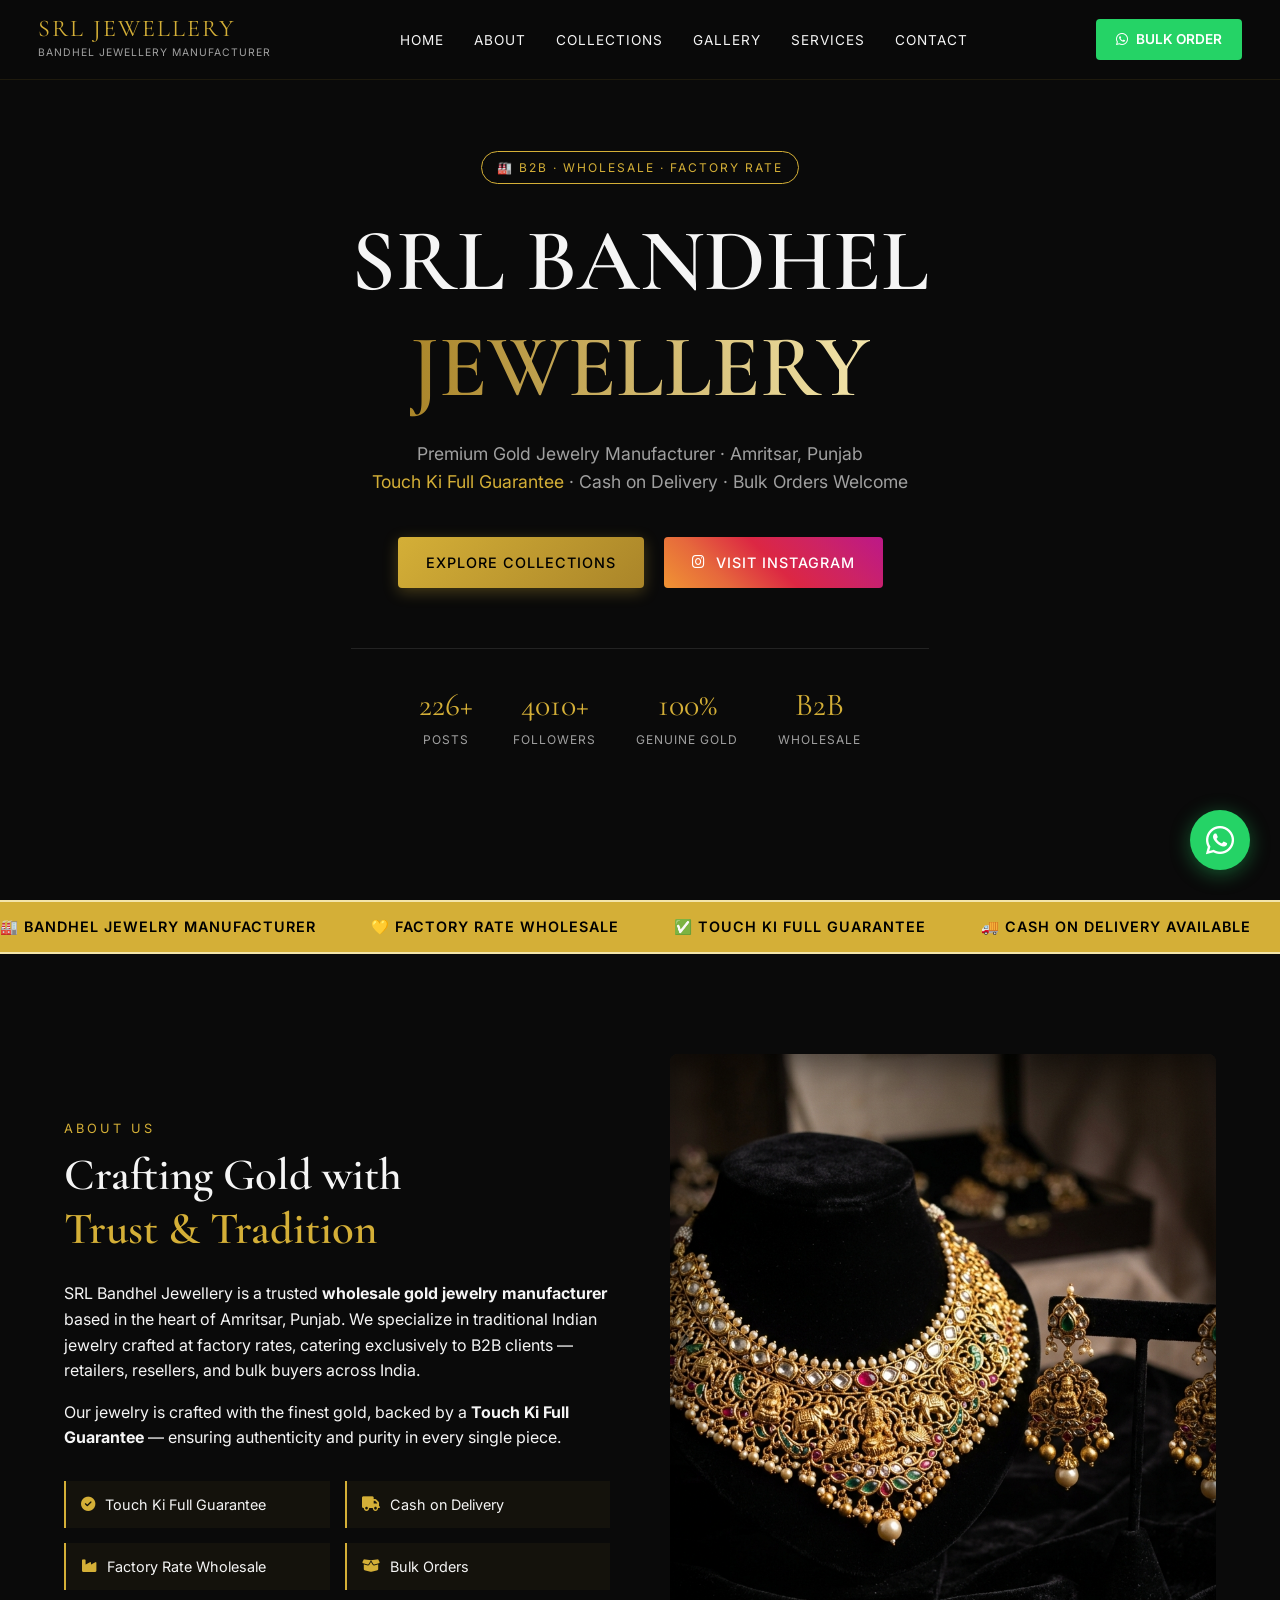
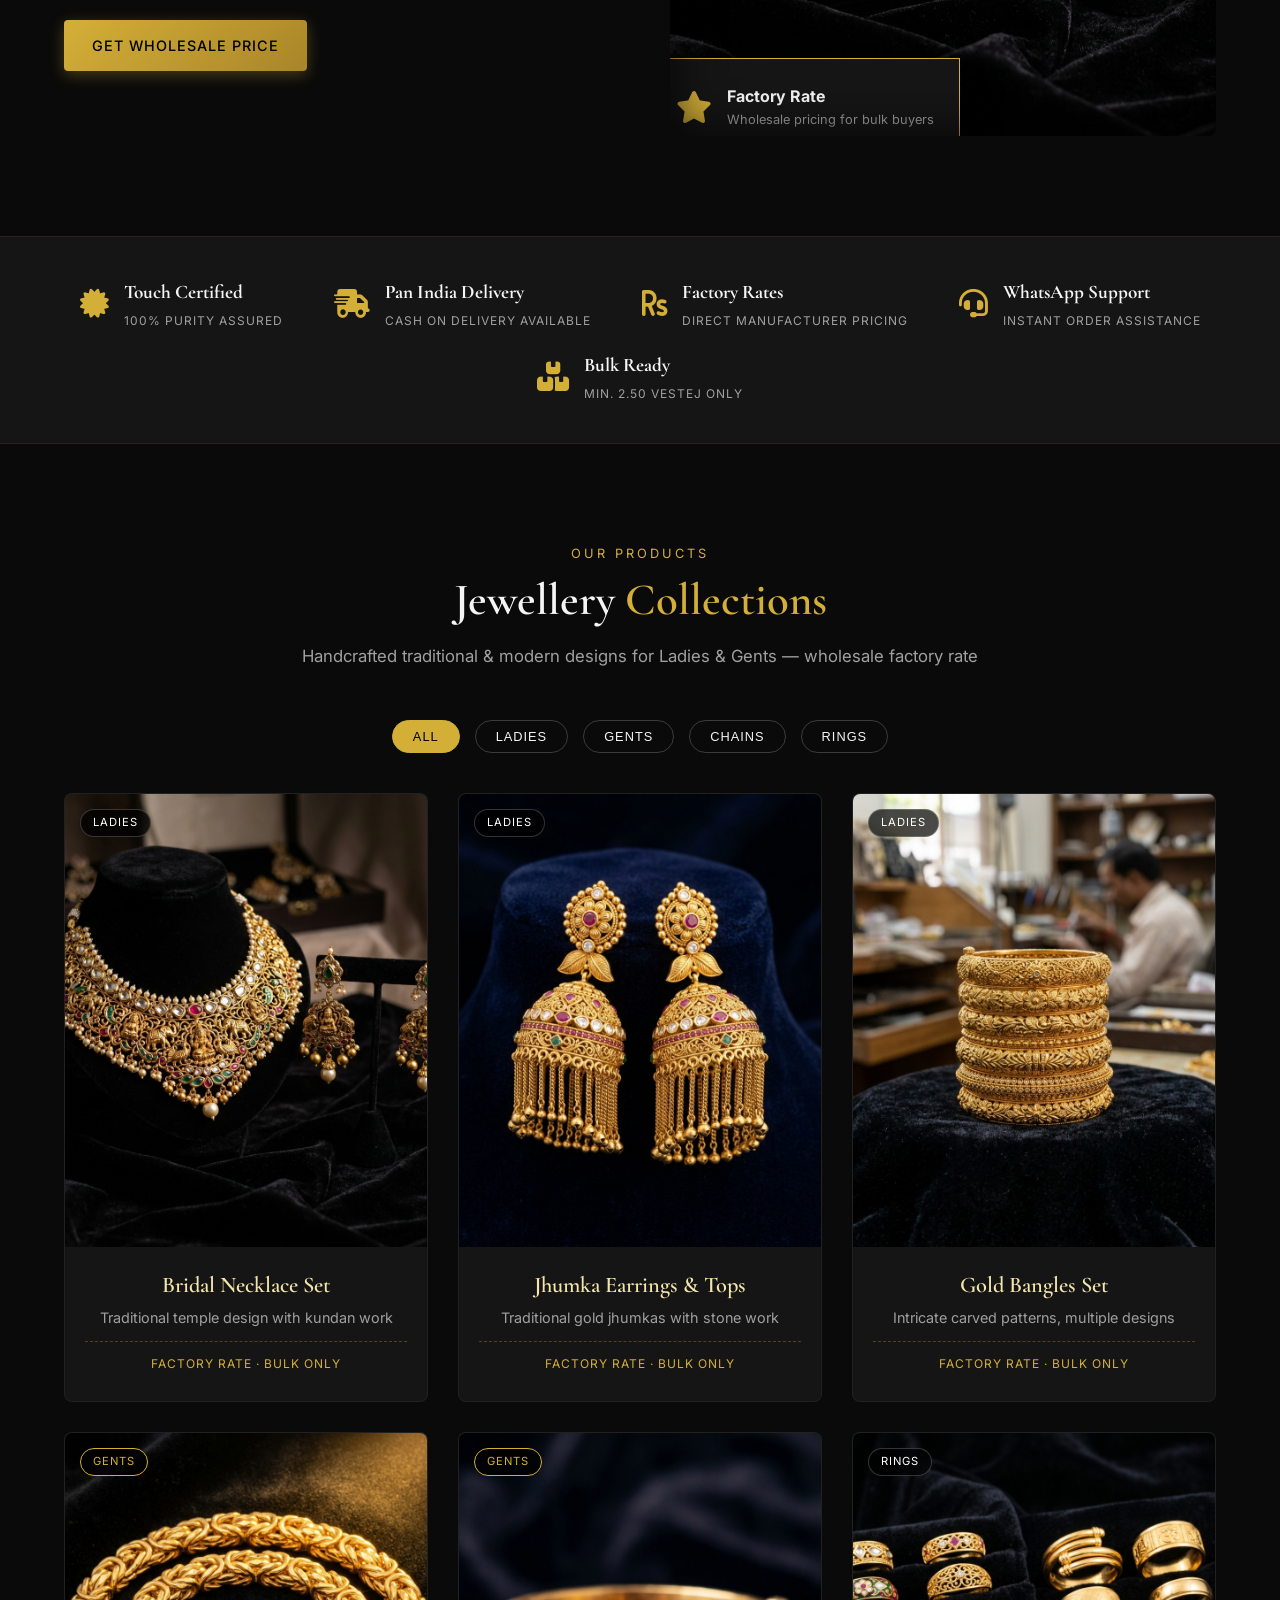
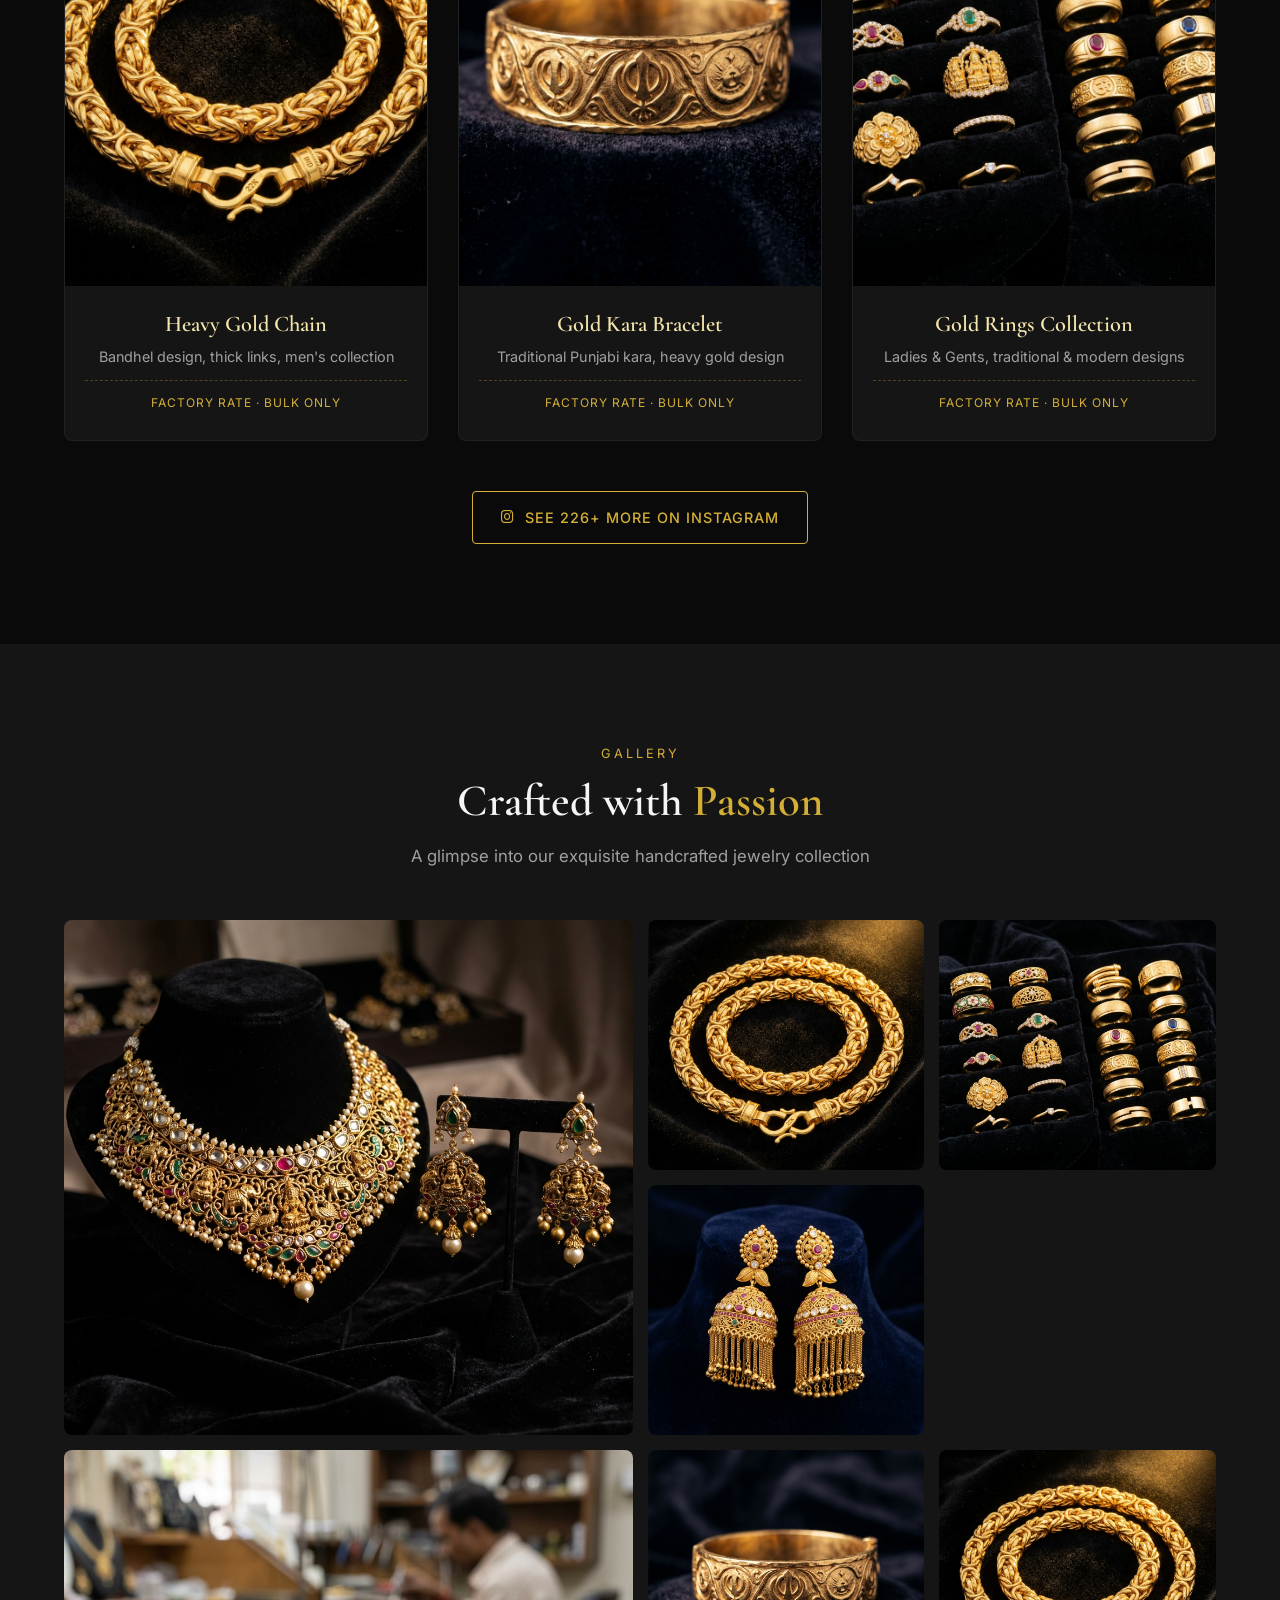
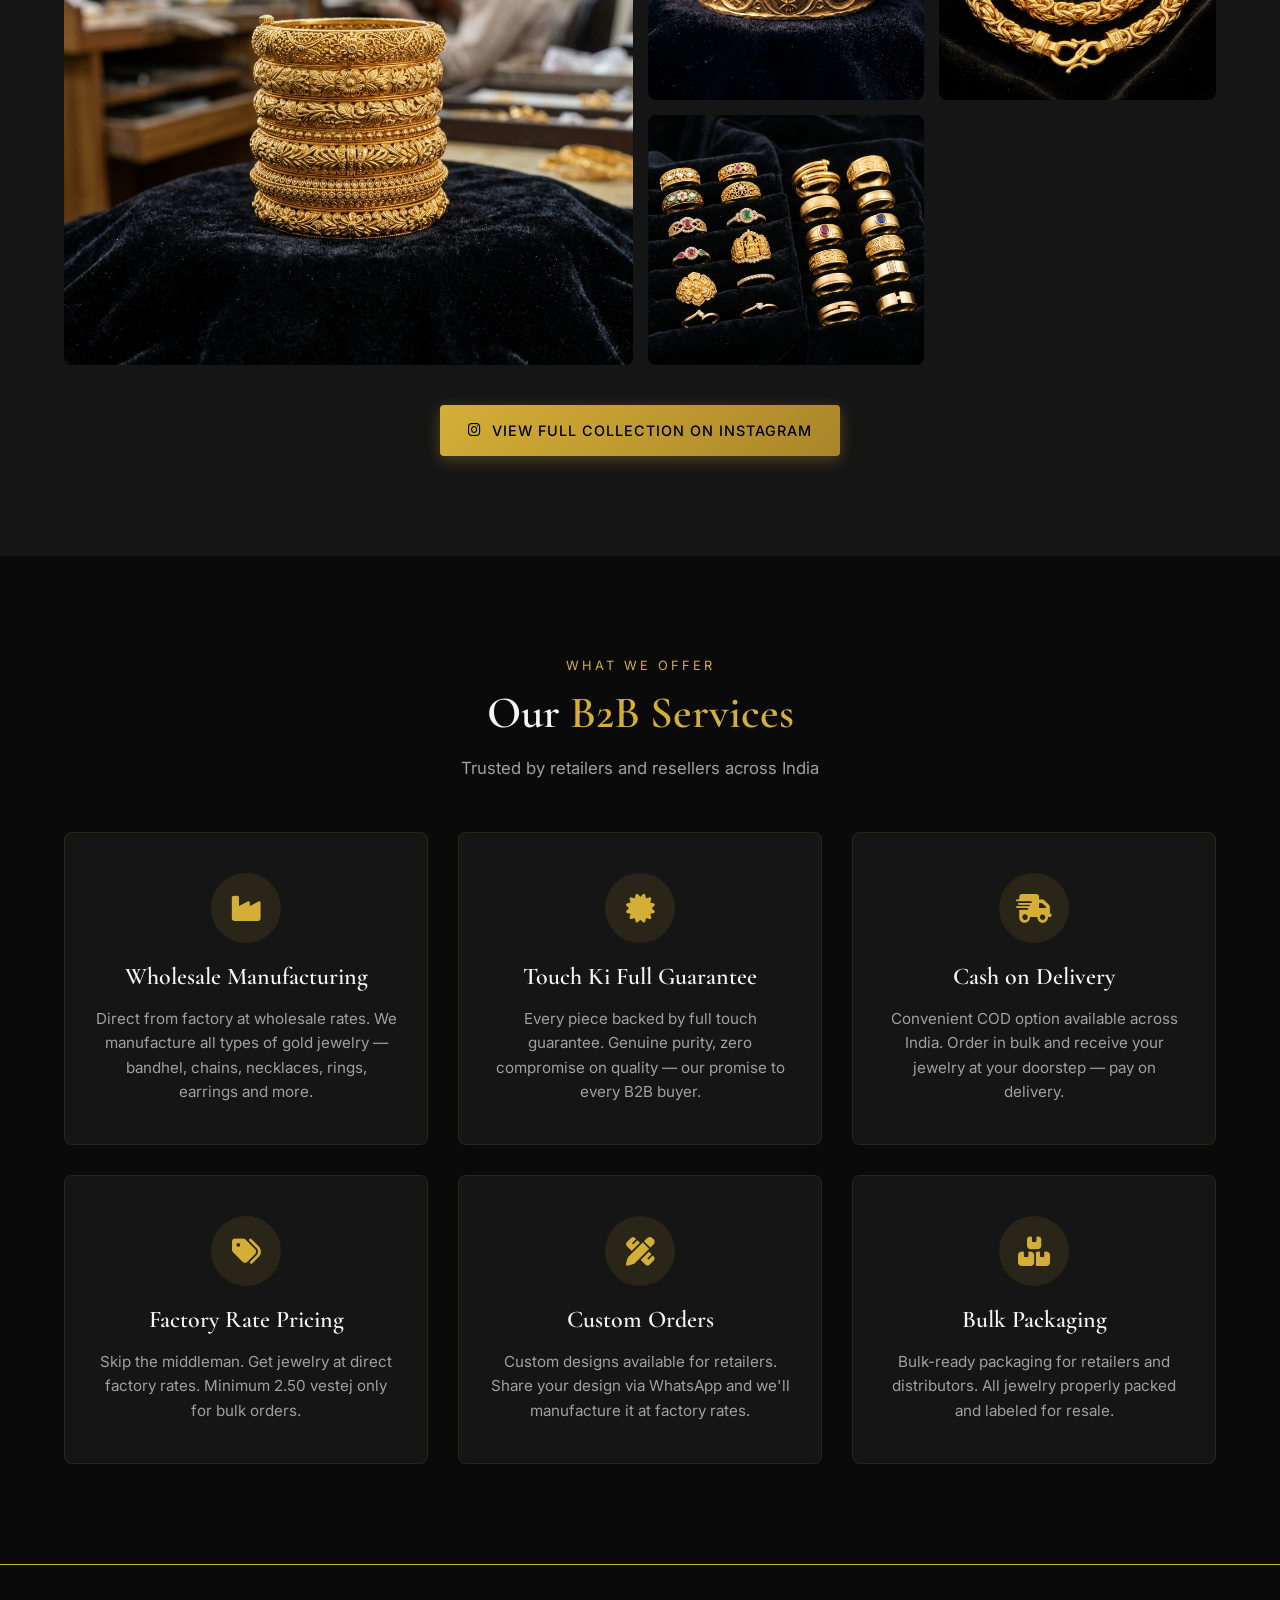
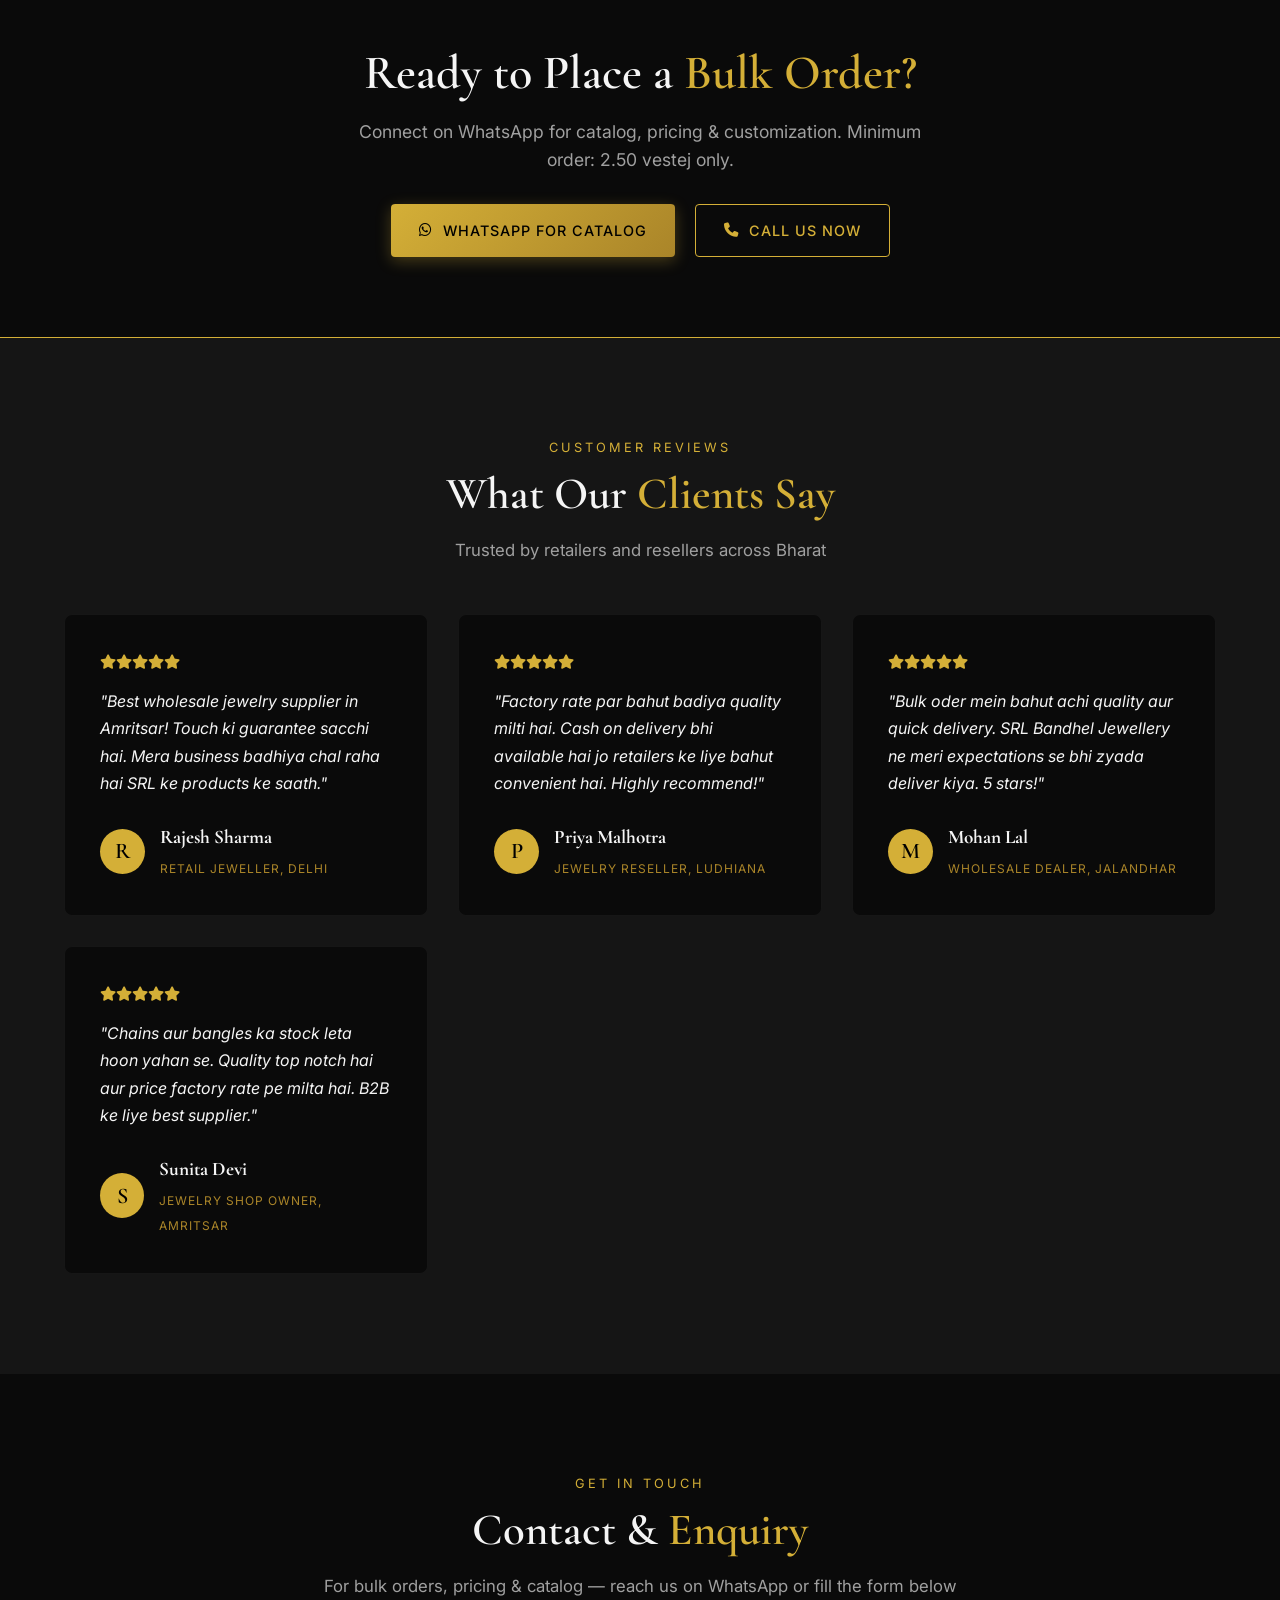
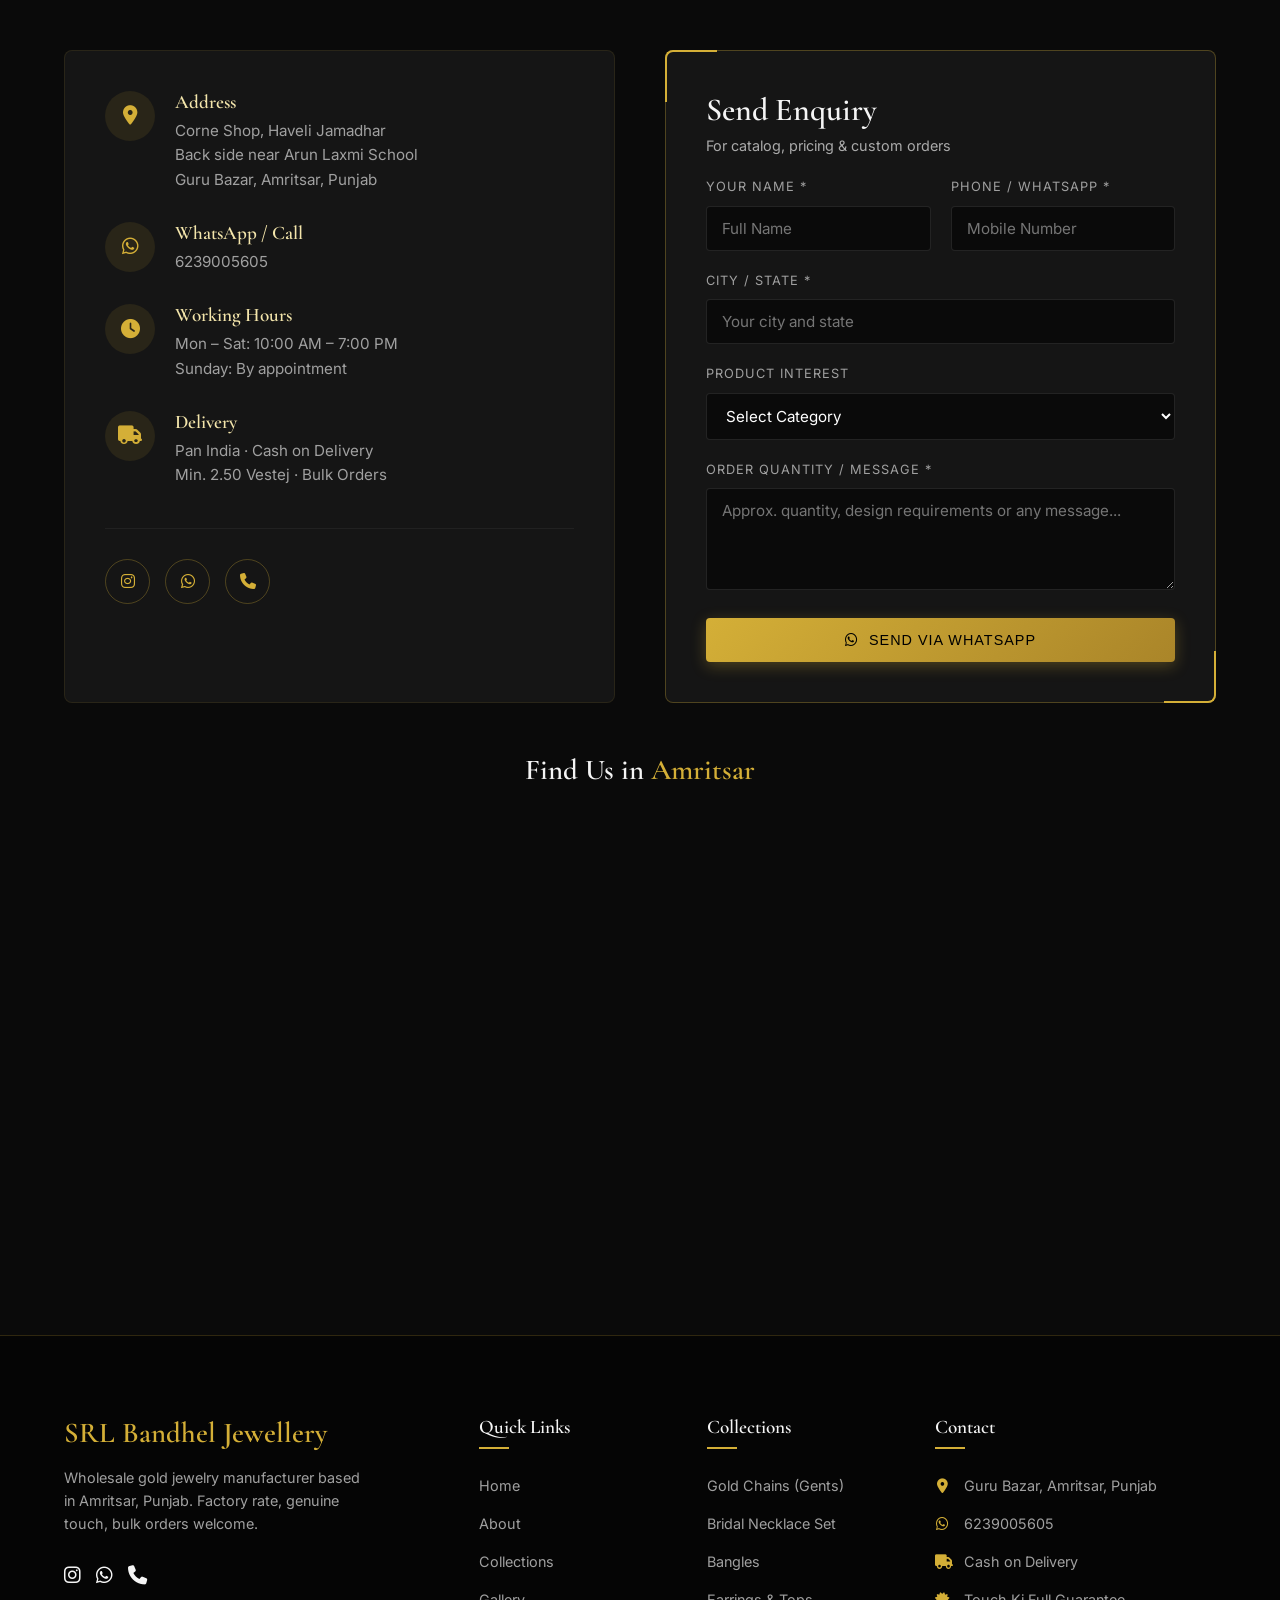
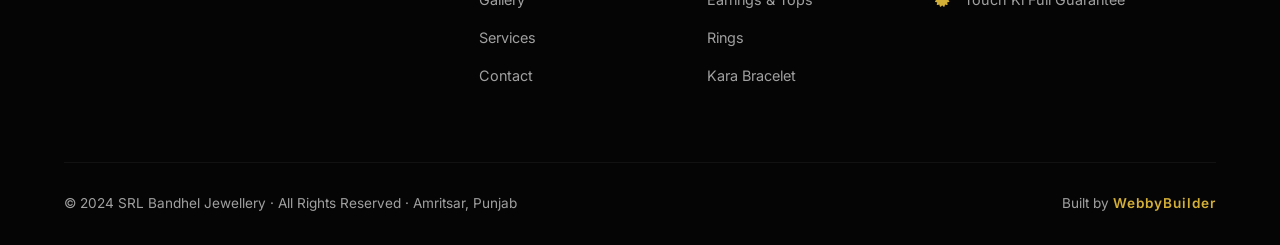
==== index.html @ 01e70515 "Initial commit for SRL Bandhel Jewellery" ====
<!DOCTYPE html>
<html lang="en">
<head>
    <meta charset="UTF-8">
    <meta name="viewport" content="width=device-width, initial-scale=1.0">
    <title>SRL Bandhel Jewellery | Wholesale Gold Jewelry Manufacturer | Amritsar</title>
    <meta name="description" content="SRL Bandhel Jewellery – Wholesale jewelry manufacturer in Amritsar, Punjab. Factory rate gold chains, necklaces, rings, bangles, earrings for ladies & gents. B2B bulk orders. Touch ki full guarantee. Cash on delivery.">
    <meta name="keywords" content="SRL jewellery, bandhel jewellery, wholesale gold jewellery, amritsar jewellery manufacturer, gold chain wholesale, factory rate jewelry, B2B jewelry punjab">
    <link rel="preconnect" href="https://fonts.googleapis.com">
    <link rel="preconnect" href="https://fonts.gstatic.com" crossorigin>
    <link href="https://fonts.googleapis.com/css2?family=Cormorant+Garamond:ital,wght@0,300;0,400;0,600;0,700;1,400&family=Inter:wght@300;400;500;600&display=swap" rel="stylesheet">
    <link rel="stylesheet" href="https://cdnjs.cloudflare.com/ajax/libs/font-awesome/6.5.0/css/all.min.css">
    <link rel="stylesheet" href="style.css">
</head>
<body>

    <!-- Floating WhatsApp -->
    <a href="https://wa.me/916239005605" target="_blank" class="floating-wa" aria-label="WhatsApp">
        <i class="fab fa-whatsapp"></i>
        <span>Order Now</span>
    </a>

    <!-- Navbar -->
    <nav class="navbar" id="navbar">
        <div class="nav-inner">
            <a href="#home" class="brand">
                <img src="assets/logo.png" alt="SRL Jewellery Logo" class="nav-logo" onerror="this.style.display='none'">
                <div class="brand-text">
                    <span class="brand-name">SRL JEWELLERY</span>
                    <span class="brand-sub">Bandhel Jewellery Manufacturer</span>
                </div>
            </a>
            <ul class="nav-links" id="navLinks">
                <li><a href="#home">Home</a></li>
                <li><a href="#about">About</a></li>
                <li><a href="#collections">Collections</a></li>
                <li><a href="#gallery">Gallery</a></li>
                <li><a href="#services">Services</a></li>
                <li><a href="#contact">Contact</a></li>
            </ul>
            <a href="https://wa.me/916239005605" target="_blank" class="nav-cta">
                <i class="fab fa-whatsapp"></i> Bulk Order
            </a>
            <button class="hamburger" id="hamburger" aria-label="Menu">
                <span></span><span></span><span></span>
            </button>
        </div>
        <!-- Mobile Drawer -->
        <div class="mobile-drawer" id="mobileDrawer">
            <a href="#home">Home</a>
            <a href="#about">About</a>
            <a href="#collections">Collections</a>
            <a href="#gallery">Gallery</a>
            <a href="#services">Services</a>
            <a href="#contact">Contact</a>
        </div>
    </nav>

    <!-- ===== HERO ===== -->
    <section class="hero" id="home">
        <video class="hero-video" autoplay muted loop playsinline>
            <source src="assets/hero-video.mp4" type="video/mp4">
        </video>
        <div class="hero-overlay"></div>
        <div class="hero-content">
            <div class="hero-badge fade-up">🏭 B2B · Wholesale · Factory Rate</div>
            <h1 class="hero-title fade-up">SRL Bandhel<br><span class="gold-shine">Jewellery</span></h1>
            <p class="hero-desc fade-up">Premium Gold Jewelry Manufacturer · Amritsar, Punjab<br>
            <strong>Touch Ki Full Guarantee</strong> · Cash on Delivery · Bulk Orders Welcome</p>
            <div class="hero-btns fade-up">
                <a href="#collections" class="btn-gold">Explore Collections</a>
                <a href="https://www.instagram.com/srl_bandhel_jewellery" target="_blank" class="btn-insta">
                    <i class="fab fa-instagram"></i> Visit Instagram
                </a>
            </div>
            <div class="hero-stats fade-up">
                <div class="stat"><span class="stat-num">226+</span><span class="stat-label">Posts</span></div>
                <div class="stat"><span class="stat-num">4010+</span><span class="stat-label">Followers</span></div>
                <div class="stat"><span class="stat-num">100%</span><span class="stat-label">Genuine Gold</span></div>
                <div class="stat"><span class="stat-num">B2B</span><span class="stat-label">Wholesale</span></div>
            </div>
        </div>
    </section>

    <!-- ===== TICKER ===== -->
    <div class="ticker-wrap">
        <div class="ticker">
            <span>🏭 Bandhel Jewelry Manufacturer</span>
            <span>💛 Factory Rate Wholesale</span>
            <span>✅ Touch Ki Full Guarantee</span>
            <span>🚚 Cash on Delivery Available</span>
            <span>📦 Bulk Orders Welcome</span>
            <span>💍 Gents & Ladies Collections</span>
            <span>📍 Guru Bazar, Amritsar, Punjab</span>
            <span>📲 WhatsApp: 6239005605</span>
            <span>🏭 Bandhel Jewelry Manufacturer</span>
            <span>💛 Factory Rate Wholesale</span>
            <span>✅ Touch Ki Full Guarantee</span>
            <span>🚚 Cash on Delivery Available</span>
            <span>📦 Bulk Orders Welcome</span>
            <span>💍 Gents & Ladies Collections</span>
        </div>
    </div>

    <!-- ===== ABOUT / B2B ===== -->
    <section class="about" id="about">
        <div class="container">
            <div class="about-grid">
                <div class="about-left fade-left">
                    <div class="section-tag">About Us</div>
                    <h2 class="section-title">Crafting Gold with<br><span class="gold-text">Trust & Tradition</span></h2>
                    <p>SRL Bandhel Jewellery is a trusted <strong>wholesale gold jewelry manufacturer</strong> based in the heart of Amritsar, Punjab. We specialize in traditional Indian jewelry crafted at factory rates, catering exclusively to B2B clients — retailers, resellers, and bulk buyers across India.</p>
                    <p style="margin-top:16px">Our jewelry is crafted with the finest gold, backed by a <strong>Touch Ki Full Guarantee</strong> — ensuring authenticity and purity in every single piece.</p>
                    <div class="about-badges">
                        <div class="badge"><i class="fas fa-check-circle"></i> Touch Ki Full Guarantee</div>
                        <div class="badge"><i class="fas fa-truck"></i> Cash on Delivery</div>
                        <div class="badge"><i class="fas fa-industry"></i> Factory Rate Wholesale</div>
                        <div class="badge"><i class="fas fa-box-open"></i> Bulk Orders</div>
                    </div>
                    <a href="#contact" class="btn-gold" style="margin-top:30px;display:inline-block">Get Wholesale Price</a>
                </div>
                <div class="about-right fade-right">
                    <div class="about-img-wrap">
                        <img src="assets/necklace-ladies.jpg" alt="SRL Gold Jewelry" class="about-img">
                        <div class="about-card">
                            <i class="fas fa-star"></i>
                            <div>
                                <strong>Factory Rate</strong>
                                <p>Wholesale pricing for bulk buyers</p>
                            </div>
                        </div>
                    </div>
                </div>
            </div>
        </div>
    </section>

    <!-- ===== USP STRIP ===== -->
    <div class="usp-strip">
        <div class="usp-item"><i class="fas fa-certificate"></i><div><strong>Touch Certified</strong><p>100% purity assured</p></div></div>
        <div class="usp-item"><i class="fas fa-shipping-fast"></i><div><strong>Pan India Delivery</strong><p>Cash on delivery available</p></div></div>
        <div class="usp-item"><i class="fas fa-rupee-sign"></i><div><strong>Factory Rates</strong><p>Direct manufacturer pricing</p></div></div>
        <div class="usp-item"><i class="fas fa-headset"></i><div><strong>WhatsApp Support</strong><p>Instant order assistance</p></div></div>
        <div class="usp-item"><i class="fas fa-boxes"></i><div><strong>Bulk Ready</strong><p>Min. 2.50 vestej only</p></div></div>
    </div>

    <!-- ===== COLLECTIONS ===== -->
    <section class="collections" id="collections">
        <div class="container">
            <div class="section-header fade-up">
                <div class="section-tag">Our Products</div>
                <h2 class="section-title">Jewellery <span class="gold-text">Collections</span></h2>
                <p class="section-sub">Handcrafted traditional & modern designs for Ladies & Gents — wholesale factory rate</p>
            </div>

            <!-- Category Tabs -->
            <div class="cat-tabs fade-up">
                <button class="cat-tab active" data-cat="all">All</button>
                <button class="cat-tab" data-cat="ladies">Ladies</button>
                <button class="cat-tab" data-cat="gents">Gents</button>
                <button class="cat-tab" data-cat="chains">Chains</button>
                <button class="cat-tab" data-cat="rings">Rings</button>
            </div>

            <div class="products-grid" id="productsGrid">
                <!-- Ladies -->
                <div class="product-card fade-up" data-cat="ladies">
                    <div class="product-img-wrap">
                        <img src="assets/necklace-ladies.jpg" alt="Ladies Bridal Necklace Set">
                        <div class="product-hover">
                            <a href="https://wa.me/916239005605?text=Hi%20SRL%20Jewellery!%20I%20am%20interested%20in%20the%20Ladies%20Bridal%20Necklace%20Set" target="_blank" class="whatsapp-order"><i class="fab fa-whatsapp"></i> Order on WhatsApp</a>
                        </div>
                        <span class="product-badge">Ladies</span>
                    </div>
                    <div class="product-info">
                        <h3>Bridal Necklace Set</h3>
                        <p>Traditional temple design with kundan work</p>
                        <span class="product-rate">Factory Rate · Bulk Only</span>
                    </div>
                </div>

                <div class="product-card fade-up" data-cat="ladies">
                    <div class="product-img-wrap">
                        <img src="assets/earrings-tops.jpg" alt="Gold Jhumka Earrings">
                        <div class="product-hover">
                            <a href="https://wa.me/916239005605?text=Hi%20SRL%20Jewellery!%20I%20am%20interested%20in%20Gold%20Jhumka%20Earrings%20%26%20Tops" target="_blank" class="whatsapp-order"><i class="fab fa-whatsapp"></i> Order on WhatsApp</a>
                        </div>
                        <span class="product-badge">Ladies</span>
                    </div>
                    <div class="product-info">
                        <h3>Jhumka Earrings & Tops</h3>
                        <p>Traditional gold jhumkas with stone work</p>
                        <span class="product-rate">Factory Rate · Bulk Only</span>
                    </div>
                </div>

                <div class="product-card fade-up" data-cat="ladies">
                    <div class="product-img-wrap">
                        <img src="assets/bangles.jpg" alt="Gold Bangles Set">
                        <div class="product-hover">
                            <a href="https://wa.me/916239005605?text=Hi%20SRL%20Jewellery!%20I%20am%20interested%20in%20Gold%20Bangles" target="_blank" class="whatsapp-order"><i class="fab fa-whatsapp"></i> Order on WhatsApp</a>
                        </div>
                        <span class="product-badge">Ladies</span>
                    </div>
                    <div class="product-info">
                        <h3>Gold Bangles Set</h3>
                        <p>Intricate carved patterns, multiple designs</p>
                        <span class="product-rate">Factory Rate · Bulk Only</span>
                    </div>
                </div>

                <!-- Gents -->
                <div class="product-card fade-up" data-cat="gents chains">
                    <div class="product-img-wrap">
                        <img src="assets/chain-mens.jpg" alt="Heavy Gold Chain Men">
                        <div class="product-hover">
                            <a href="https://wa.me/916239005605?text=Hi%20SRL%20Jewellery!%20I%20am%20interested%20in%20Heavy%20Gold%20Chain%20for%20Men" target="_blank" class="whatsapp-order"><i class="fab fa-whatsapp"></i> Order on WhatsApp</a>
                        </div>
                        <span class="product-badge gents">Gents</span>
                    </div>
                    <div class="product-info">
                        <h3>Heavy Gold Chain</h3>
                        <p>Bandhel design, thick links, men's collection</p>
                        <span class="product-rate">Factory Rate · Bulk Only</span>
                    </div>
                </div>

                <div class="product-card fade-up" data-cat="gents">
                    <div class="product-img-wrap">
                        <img src="assets/kara-bracelet.jpg" alt="Gold Kara Bracelet Men">
                        <div class="product-hover">
                            <a href="https://wa.me/916239005605?text=Hi%20SRL%20Jewellery!%20I%20am%20interested%20in%20Gold%20Kara%20Bracelet" target="_blank" class="whatsapp-order"><i class="fab fa-whatsapp"></i> Order on WhatsApp</a>
                        </div>
                        <span class="product-badge gents">Gents</span>
                    </div>
                    <div class="product-info">
                        <h3>Gold Kara Bracelet</h3>
                        <p>Traditional Punjabi kara, heavy gold design</p>
                        <span class="product-rate">Factory Rate · Bulk Only</span>
                    </div>
                </div>

                <!-- Rings -->
                <div class="product-card fade-up" data-cat="rings ladies gents">
                    <div class="product-img-wrap">
                        <img src="assets/rings.jpg" alt="Gold Rings Collection">
                        <div class="product-hover">
                            <a href="https://wa.me/916239005605?text=Hi%20SRL%20Jewellery!%20I%20am%20interested%20in%20Gold%20Rings%20Collection" target="_blank" class="whatsapp-order"><i class="fab fa-whatsapp"></i> Order on WhatsApp</a>
                        </div>
                        <span class="product-badge">Rings</span>
                    </div>
                    <div class="product-info">
                        <h3>Gold Rings Collection</h3>
                        <p>Ladies & Gents, traditional & modern designs</p>
                        <span class="product-rate">Factory Rate · Bulk Only</span>
                    </div>
                </div>
            </div>

            <div style="text-align:center; margin-top:50px">
                <a href="https://www.instagram.com/srl_bandhel_jewellery" target="_blank" class="btn-outline">
                    <i class="fab fa-instagram"></i> See 226+ More on Instagram
                </a>
            </div>
        </div>
    </section>

    <!-- ===== GALLERY ===== -->
    <section class="gallery-section" id="gallery">
        <div class="container">
            <div class="section-header fade-up">
                <div class="section-tag">Gallery</div>
                <h2 class="section-title">Crafted with <span class="gold-text">Passion</span></h2>
                <p class="section-sub">A glimpse into our exquisite handcrafted jewelry collection</p>
            </div>
            <div class="gallery-grid fade-up">
                <div class="gallery-item large" style="--bg:url('assets/necklace-ladies.jpg')">
                    <div class="gallery-overlay"><span>Bridal Necklace Set</span></div>
                </div>
                <div class="gallery-item" style="--bg:url('assets/chain-mens.jpg')">
                    <div class="gallery-overlay"><span>Men's Gold Chain</span></div>
                </div>
                <div class="gallery-item" style="--bg:url('assets/rings.jpg')">
                    <div class="gallery-overlay"><span>Rings Collection</span></div>
                </div>
                <div class="gallery-item" style="--bg:url('assets/earrings-tops.jpg')">
                    <div class="gallery-overlay"><span>Earrings & Tops</span></div>
                </div>
                <div class="gallery-item large" style="--bg:url('assets/bangles.jpg')">
                    <div class="gallery-overlay"><span>Gold Bangles</span></div>
                </div>
                <div class="gallery-item" style="--bg:url('assets/kara-bracelet.jpg')">
                    <div class="gallery-overlay"><span>Gold Kara</span></div>
                </div>
                <div class="gallery-item" style="--bg:url('assets/chain-mens.jpg')">
                    <div class="gallery-overlay"><span>Chains Collection</span></div>
                </div>
                <div class="gallery-item" style="--bg:url('assets/rings.jpg')">
                    <div class="gallery-overlay"><span>Designer Rings</span></div>
                </div>
            </div>
            <div style="text-align:center;margin-top:40px">
                <a href="https://www.instagram.com/srl_bandhel_jewellery" target="_blank" class="btn-gold">
                    <i class="fab fa-instagram"></i> View Full Collection on Instagram
                </a>
            </div>
        </div>
    </section>

    <!-- ===== SERVICES ===== -->
    <section class="services" id="services">
        <div class="container">
            <div class="section-header fade-up">
                <div class="section-tag">What We Offer</div>
                <h2 class="section-title">Our <span class="gold-text">B2B Services</span></h2>
                <p class="section-sub">Trusted by retailers and resellers across India</p>
            </div>
            <div class="services-grid">
                <div class="service-card fade-up">
                    <div class="service-icon"><i class="fas fa-industry"></i></div>
                    <h3>Wholesale Manufacturing</h3>
                    <p>Direct from factory at wholesale rates. We manufacture all types of gold jewelry — bandhel, chains, necklaces, rings, earrings and more.</p>
                </div>
                <div class="service-card fade-up">
                    <div class="service-icon"><i class="fas fa-certificate"></i></div>
                    <h3>Touch Ki Full Guarantee</h3>
                    <p>Every piece backed by full touch guarantee. Genuine purity, zero compromise on quality — our promise to every B2B buyer.</p>
                </div>
                <div class="service-card fade-up">
                    <div class="service-icon"><i class="fas fa-truck-fast"></i></div>
                    <h3>Cash on Delivery</h3>
                    <p>Convenient COD option available across India. Order in bulk and receive your jewelry at your doorstep — pay on delivery.</p>
                </div>
                <div class="service-card fade-up">
                    <div class="service-icon"><i class="fas fa-tags"></i></div>
                    <h3>Factory Rate Pricing</h3>
                    <p>Skip the middleman. Get jewelry at direct factory rates. Minimum 2.50 vestej only for bulk orders.</p>
                </div>
                <div class="service-card fade-up">
                    <div class="service-icon"><i class="fas fa-pencil-ruler"></i></div>
                    <h3>Custom Orders</h3>
                    <p>Custom designs available for retailers. Share your design via WhatsApp and we'll manufacture it at factory rates.</p>
                </div>
                <div class="service-card fade-up">
                    <div class="service-icon"><i class="fas fa-boxes-stacked"></i></div>
                    <h3>Bulk Packaging</h3>
                    <p>Bulk-ready packaging for retailers and distributors. All jewelry properly packed and labeled for resale.</p>
                </div>
            </div>
        </div>
    </section>

    <!-- ===== B2B CTA ===== -->
    <section class="b2b-cta">
        <div class="container">
            <div class="b2b-content fade-up">
                <h2>Ready to Place a <span class="gold-text">Bulk Order?</span></h2>
                <p>Connect on WhatsApp for catalog, pricing & customization. Minimum order: 2.50 vestej only.</p>
                <div class="b2b-btns">
                    <a href="https://wa.me/916239005605?text=Hi%20SRL%20Bandhel%20Jewellery!%20I%20want%20to%20place%20a%20bulk%20order.%20Please%20share%20your%20catalog%20and%20pricing." target="_blank" class="btn-gold"><i class="fab fa-whatsapp"></i> WhatsApp for Catalog</a>
                    <a href="tel:6239005605" class="btn-outline"><i class="fas fa-phone"></i> Call Us Now</a>
                </div>
            </div>
        </div>
    </section>

    <!-- ===== TESTIMONIALS ===== -->
    <section class="testimonials" id="reviews">
        <div class="container">
            <div class="section-header fade-up">
                <div class="section-tag">Customer Reviews</div>
                <h2 class="section-title">What Our <span class="gold-text">Clients Say</span></h2>
                <p class="section-sub">Trusted by retailers and resellers across Bharat</p>
            </div>
            <div class="reviews-grid">
                <div class="review-card fade-up">
                    <div class="stars"><i class="fas fa-star"></i><i class="fas fa-star"></i><i class="fas fa-star"></i><i class="fas fa-star"></i><i class="fas fa-star"></i></div>
                    <p>"Best wholesale jewelry supplier in Amritsar! Touch ki guarantee sacchi hai. Mera business badhiya chal raha hai SRL ke products ke saath."</p>
                    <div class="reviewer"><div class="reviewer-init">R</div><div><strong>Rajesh Sharma</strong><span>Retail Jeweller, Delhi</span></div></div>
                </div>
                <div class="review-card fade-up">
                    <div class="stars"><i class="fas fa-star"></i><i class="fas fa-star"></i><i class="fas fa-star"></i><i class="fas fa-star"></i><i class="fas fa-star"></i></div>
                    <p>"Factory rate par bahut badiya quality milti hai. Cash on delivery bhi available hai jo retailers ke liye bahut convenient hai. Highly recommend!"</p>
                    <div class="reviewer"><div class="reviewer-init">P</div><div><strong>Priya Malhotra</strong><span>Jewelry Reseller, Ludhiana</span></div></div>
                </div>
                <div class="review-card fade-up">
                    <div class="stars"><i class="fas fa-star"></i><i class="fas fa-star"></i><i class="fas fa-star"></i><i class="fas fa-star"></i><i class="fas fa-star"></i></div>
                    <p>"Bulk oder mein bahut achi quality aur quick delivery. SRL Bandhel Jewellery ne meri expectations se bhi zyada deliver kiya. 5 stars!"</p>
                    <div class="reviewer"><div class="reviewer-init">M</div><div><strong>Mohan Lal</strong><span>Wholesale Dealer, Jalandhar</span></div></div>
                </div>
                <div class="review-card fade-up">
                    <div class="stars"><i class="fas fa-star"></i><i class="fas fa-star"></i><i class="fas fa-star"></i><i class="fas fa-star"></i><i class="fas fa-star"></i></div>
                    <p>"Chains aur bangles ka stock leta hoon yahan se. Quality top notch hai aur price factory rate pe milta hai. B2B ke liye best supplier."</p>
                    <div class="reviewer"><div class="reviewer-init">S</div><div><strong>Sunita Devi</strong><span>Jewelry Shop Owner, Amritsar</span></div></div>
                </div>
            </div>
        </div>
    </section>

    <!-- ===== CONTACT + MAP + ENQUIRY ===== -->
    <section class="contact" id="contact">
        <div class="container">
            <div class="section-header fade-up">
                <div class="section-tag">Get In Touch</div>
                <h2 class="section-title">Contact & <span class="gold-text">Enquiry</span></h2>
                <p class="section-sub">For bulk orders, pricing & catalog — reach us on WhatsApp or fill the form below</p>
            </div>
            <div class="contact-grid">
                <!-- Info -->
                <div class="contact-info fade-left">
                    <div class="info-box">
                        <div class="info-item">
                            <div class="info-icon"><i class="fas fa-map-marker-alt"></i></div>
                            <div>
                                <h4>Address</h4>
                                <p>Corne Shop, Haveli Jamadhar<br>Back side near Arun Laxmi School<br>Guru Bazar, Amritsar, Punjab</p>
                            </div>
                        </div>
                        <div class="info-item">
                            <div class="info-icon"><i class="fab fa-whatsapp"></i></div>
                            <div>
                                <h4>WhatsApp / Call</h4>
                                <p><a href="tel:6239005605">6239005605</a></p>
                            </div>
                        </div>
                        <div class="info-item">
                            <div class="info-icon"><i class="fas fa-clock"></i></div>
                            <div>
                                <h4>Working Hours</h4>
                                <p>Mon – Sat: 10:00 AM – 7:00 PM<br>Sunday: By appointment</p>
                            </div>
                        </div>
                        <div class="info-item">
                            <div class="info-icon"><i class="fas fa-truck"></i></div>
                            <div>
                                <h4>Delivery</h4>
                                <p>Pan India · Cash on Delivery<br>Min. 2.50 Vestej · Bulk Orders</p>
                            </div>
                        </div>
                        <div class="contact-socials">
                            <a href="https://www.instagram.com/srl_bandhel_jewellery" target="_blank"><i class="fab fa-instagram"></i></a>
                            <a href="https://wa.me/916239005605" target="_blank"><i class="fab fa-whatsapp"></i></a>
                            <a href="tel:6239005605"><i class="fas fa-phone"></i></a>
                        </div>
                    </div>
                </div>

                <!-- Enquiry Form -->
                <div class="enquiry-wrap fade-right">
                    <form class="enquiry-form" onsubmit="sendEnquiry(event)">
                        <h3>Send Enquiry</h3>
                        <p style="color:#aaa;font-size:0.9rem;margin-bottom:20px">For catalog, pricing & custom orders</p>
                        <div class="form-row">
                            <div class="form-group">
                                <label>Your Name *</label>
                                <input type="text" id="eq-name" placeholder="Full Name" required>
                            </div>
                            <div class="form-group">
                                <label>Phone / WhatsApp *</label>
                                <input type="tel" id="eq-phone" placeholder="Mobile Number" required>
                            </div>
                        </div>
                        <div class="form-group">
                            <label>City / State *</label>
                            <input type="text" id="eq-city" placeholder="Your city and state" required>
                        </div>
                        <div class="form-group">
                            <label>Product Interest</label>
                            <select id="eq-product">
                                <option value="">Select Category</option>
                                <option>Gold Chains (Gents)</option>
                                <option>Necklace Set (Ladies)</option>
                                <option>Bangles</option>
                                <option>Rings (Ladies/Gents)</option>
                                <option>Earrings / Tops / Jhumkas</option>
                                <option>Kara / Bracelet (Gents)</option>
                                <option>Nose Pins</option>
                                <option>Complete Catalog</option>
                                <option>Custom Design Order</option>
                            </select>
                        </div>
                        <div class="form-group">
                            <label>Order Quantity / Message *</label>
                            <textarea id="eq-msg" placeholder="Approx. quantity, design requirements or any message..." rows="4" required></textarea>
                        </div>
                        <button type="submit" class="btn-gold full-width">
                            <i class="fab fa-whatsapp"></i> Send via WhatsApp
                        </button>
                    </form>
                </div>
            </div>

            <!-- Map -->
            <div class="map-wrap fade-up">
                <h3 style="text-align:center;margin-bottom:20px;font-family:'Cormorant Garamond',serif;font-size:1.8rem">Find Us in <span class="gold-text">Amritsar</span></h3>
                <iframe
                    src="https://www.google.com/maps/embed?pb=!1m18!1m12!1m3!1d3397.5230773124!2d74.8723!3d31.6340!2m3!1f0!2f0!3f0!3m2!1i1024!2i768!4f13.1!3m3!1m2!1s0x391964a1e5b42c1b%3A0xb2c84e7a25ab44a1!2sGuru%20Bazar%2C%20Amritsar%2C%20Punjab!5e0!3m2!1sen!2sin!4v1721000000000!5m2!1sen!2sin"
                    width="100%" height="420" style="border:0;border-radius:16px;" allowfullscreen="" loading="lazy"></iframe>
            </div>
        </div>
    </section>

    <!-- ===== FOOTER ===== -->
    <footer class="footer">
        <div class="container">
            <div class="footer-grid">
                <div class="footer-brand">
                    <img src="assets/logo.png" alt="SRL Jewellery Logo" class="footer-logo" onerror="this.style.display='none'">
                    <h3>SRL Bandhel Jewellery</h3>
                    <p>Wholesale gold jewelry manufacturer based in Amritsar, Punjab. Factory rate, genuine touch, bulk orders welcome.</p>
                    <div class="footer-socials">
                        <a href="https://www.instagram.com/srl_bandhel_jewellery" target="_blank"><i class="fab fa-instagram"></i></a>
                        <a href="https://wa.me/916239005605" target="_blank"><i class="fab fa-whatsapp"></i></a>
                        <a href="tel:6239005605"><i class="fas fa-phone"></i></a>
                    </div>
                </div>
                <div class="footer-links">
                    <h4>Quick Links</h4>
                    <a href="#home">Home</a>
                    <a href="#about">About</a>
                    <a href="#collections">Collections</a>
                    <a href="#gallery">Gallery</a>
                    <a href="#services">Services</a>
                    <a href="#contact">Contact</a>
                </div>
                <div class="footer-links">
                    <h4>Collections</h4>
                    <a href="#collections">Gold Chains (Gents)</a>
                    <a href="#collections">Bridal Necklace Set</a>
                    <a href="#collections">Bangles</a>
                    <a href="#collections">Earrings & Tops</a>
                    <a href="#collections">Rings</a>
                    <a href="#collections">Kara Bracelet</a>
                </div>
                <div class="footer-links">
                    <h4>Contact</h4>
                    <p><i class="fas fa-map-marker-alt"></i> Guru Bazar, Amritsar, Punjab</p>
                    <p><i class="fab fa-whatsapp"></i> 6239005605</p>
                    <p><i class="fas fa-truck"></i> Cash on Delivery</p>
                    <p><i class="fas fa-certificate"></i> Touch Ki Full Guarantee</p>
                </div>
            </div>
            <div class="footer-bottom">
                <p>&copy; 2024 SRL Bandhel Jewellery · All Rights Reserved · Amritsar, Punjab</p>
                <p class="built-by">Built by <a href="https://webbybuilder.vercel.app/" target="_blank">WebbyBuilder</a></p>
            </div>
        </div>
    </footer>

    <script src="script.js"></script>
</body>
</html>
---- style.css ----
/* ===== BASE & RESET ===== */
* { margin: 0; padding: 0; box-sizing: border-box; }
:root {
    --bg-main: #0a0a0a;
    --bg-card: #151515;
    --text-main: #f5f5f5;
    --text-dim: #a0a0a0;
    --gold: #d4af37;
    --gold-light: #f3e5ab;
    --gold-dark: #aa8529;
    --font-heading: 'Cormorant Garamond', serif;
    --font-body: 'Inter', sans-serif;
    --nav-height: 80px;
}
html { scroll-behavior: smooth; }
body {
    font-family: var(--font-body);
    background-color: var(--bg-main);
    color: var(--text-main);
    line-height: 1.6;
    overflow-x: hidden;
}
h1, h2, h3, h4, h5 { font-family: var(--font-heading); font-weight: 600; line-height: 1.2; }
a { text-decoration: none; color: inherit; transition: 0.3s ease; }
ul { list-style: none; }
img { max-width: 100%; height: auto; display: block; }
.container { max-width: 1280px; margin: 0 auto; padding: 0 5%; }
.gold-text { color: var(--gold); }

/* ===== ANIMATIONS ===== */
.fade-up { opacity: 0; transform: translateY(30px); transition: 0.8s ease; }
.fade-left { opacity: 0; transform: translateX(-30px); transition: 0.8s ease; }
.fade-right { opacity: 0; transform: translateX(30px); transition: 0.8s ease; }
.visible { opacity: 1; transform: translate(0, 0); }

/* ===== BUTTONS ===== */
.btn-gold, .btn-outline, .btn-insta {
    display: inline-flex; align-items: center; justify-content: center; gap: 10px;
    padding: 14px 28px; font-weight: 500; text-transform: uppercase; letter-spacing: 1px;
    border-radius: 4px; transition: all 0.3s ease; font-size: 0.9rem; cursor: pointer; border: none;
}
.btn-gold {
    background: linear-gradient(135deg, var(--gold), var(--gold-dark));
    color: #000; box-shadow: 0 4px 15px rgba(212, 175, 55, 0.3);
}
.btn-gold:hover { transform: translateY(-3px); box-shadow: 0 6px 20px rgba(212, 175, 55, 0.5); }
.btn-outline {
    background: transparent; border: 1px solid var(--gold); color: var(--gold);
}
.btn-outline:hover { background: var(--gold); color: #000; }
.btn-insta { background: linear-gradient(45deg, #f09433 0%, #e6683c 25%, #dc2743 50%, #cc2366 75%, #bc1888 100%); color: #fff; }
.btn-insta:hover { transform: translateY(-3px); box-shadow: 0 4px 15px rgba(220, 39, 67, 0.4); }
.full-width { width: 100%; }

/* ===== NAVBAR ===== */
.navbar {
    position: fixed; top: 0; left: 0; width: 100%; height: var(--nav-height);
    background: rgba(10, 10, 10, 0.85); backdrop-filter: blur(10px);
    border-bottom: 1px solid rgba(212, 175, 55, 0.1); z-index: 1000;
    transition: 0.3s ease;
}
.navbar.scrolled { background: rgba(10, 10, 10, 0.98); box-shadow: 0 4px 20px rgba(0,0,0,0.5); }
.nav-inner {
    max-width: 1400px; margin: 0 auto; padding: 0 3%; height: 100%;
    display: flex; justify-content: space-between; align-items: center;
}
.brand { display: flex; align-items: center; gap: 12px; }
.nav-logo { width: 50px; height: 50px; border-radius: 50%; object-fit: cover; border: 1px solid var(--gold); }
.brand-name { display: block; font-family: var(--font-heading); font-size: 1.5rem; color: var(--gold); letter-spacing: 2px; line-height: 1; }
.brand-sub { display: block; font-size: 0.65rem; color: var(--text-dim); text-transform: uppercase; letter-spacing: 1px; margin-top: 4px; }
.nav-links { display: flex; gap: 30px; }
.nav-links a { font-size: 0.85rem; text-transform: uppercase; letter-spacing: 1px; color: var(--text-main); position: relative; }
.nav-links a::after { content: ''; position: absolute; bottom: -5px; left: 0; width: 0; height: 1px; background: var(--gold); transition: 0.3s ease; }
.nav-links a:hover::after, .nav-links a.active::after { width: 100%; }
.nav-links a:hover, .nav-links a.active { color: var(--gold); }
.nav-cta {
    background: #25d366; color: #fff; padding: 10px 20px; border-radius: 4px;
    font-size: 0.85rem; font-weight: 600; text-transform: uppercase; display: flex; align-items: center; gap: 8px;
}
.nav-cta:hover { background: #128c7e; }
.hamburger { display: none; background: none; border: none; cursor: pointer; flex-direction: column; gap: 5px; }
.hamburger span { width: 25px; height: 2px; background: var(--gold); transition: 0.3s ease; }
.mobile-drawer {
    position: fixed; top: var(--nav-height); left: 0; width: 100%; background: var(--bg-card);
    display: flex; flex-direction: column; padding: 20px 5%; gap: 15px; border-bottom: 1px solid rgba(212, 175, 55, 0.2);
    transform: translateY(-100%); opacity: 0; pointer-events: none; transition: 0.4s ease; z-index: 999;
}
.mobile-drawer.open { transform: translateY(0); opacity: 1; pointer-events: auto; }
.mobile-drawer a { font-family: var(--font-heading); font-size: 1.5rem; border-bottom: 1px solid rgba(255,255,255,0.05); padding-bottom: 10px; }

/* ===== HERO ===== */
.hero { position: relative; height: 100vh; display: flex; align-items: center; justify-content: center; text-align: center; }
.hero-video { position: absolute; top: 0; left: 0; width: 100%; height: 100%; object-fit: cover; z-index: -2; }
.hero-overlay {
    position: absolute; top: 0; left: 0; width: 100%; height: 100%; z-index: -1;
    background: linear-gradient(to bottom, rgba(10,10,10,0.7), rgba(10,10,10,0.5) 40%, rgba(10,10,10,0.9));
}
.hero-content { position: relative; z-index: 1; max-width: 900px; padding: 0 5%; }
.hero-badge {
    display: inline-block; padding: 6px 15px; border: 1px solid var(--gold); border-radius: 30px;
    font-size: 0.75rem; text-transform: uppercase; letter-spacing: 2px; color: var(--gold); margin-bottom: 25px;
}
.hero-title { font-size: clamp(3rem, 8vw, 5.5rem); margin-bottom: 20px; text-transform: uppercase; }
.gold-shine { background: linear-gradient(90deg, var(--gold-dark), var(--gold-light), var(--gold-dark)); background-size: 200% auto; -webkit-background-clip: text; -webkit-text-fill-color: transparent; animation: shine 3s linear infinite; }
@keyframes shine { to { background-position: 200% center; } }
.hero-desc { font-size: 1.1rem; color: var(--text-dim); margin-bottom: 40px; }
.hero-desc strong { color: var(--gold); font-weight: 400; }
.hero-btns { display: flex; gap: 20px; justify-content: center; margin-bottom: 60px; flex-wrap: wrap; }
.hero-stats { display: flex; justify-content: center; gap: 40px; flex-wrap: wrap; border-top: 1px solid rgba(255,255,255,0.1); padding-top: 30px; }
.stat { display: flex; flex-direction: column; align-items: center; }
.stat-num { font-family: var(--font-heading); font-size: 2rem; color: var(--gold); }
.stat-label { font-size: 0.75rem; text-transform: uppercase; letter-spacing: 1px; color: var(--text-dim); }

/* ===== TICKER ===== */
.ticker-wrap { width: 100%; background: var(--gold); color: #000; padding: 12px 0; overflow: hidden; white-space: nowrap; border-top: 2px solid var(--gold-light); border-bottom: 2px solid var(--gold-light); }
.ticker { display: inline-block; animation: ticker 25s linear infinite; font-weight: 600; font-size: 0.9rem; letter-spacing: 1px; text-transform: uppercase; }
.ticker span { margin-right: 50px; }
@keyframes ticker { 0% { transform: translate3d(0, 0, 0); } 100% { transform: translate3d(-50%, 0, 0); } }

/* ===== COMMON SECTIONS ===== */
.section-header { text-align: center; margin-bottom: 50px; }
.section-tag { font-size: 0.8rem; text-transform: uppercase; letter-spacing: 3px; color: var(--gold); margin-bottom: 10px; }
.section-title { font-size: 2.8rem; margin-bottom: 15px; }
.section-sub { color: var(--text-dim); font-size: 1.05rem; }

/* ===== ABOUT ===== */
.about { padding: 100px 0; background: var(--bg-main); }
.about-grid { display: grid; grid-template-columns: 1fr 1fr; gap: 60px; align-items: center; }
.about-left .section-title { text-align: left; margin-bottom: 25px; }
.about-badges { display: grid; grid-template-columns: 1fr 1fr; gap: 15px; margin-top: 30px; }
.badge { display: flex; align-items: center; gap: 10px; background: rgba(212, 175, 55, 0.05); padding: 12px 15px; border-left: 2px solid var(--gold); font-size: 0.9rem; }
.badge i { color: var(--gold); }
.about-right { position: relative; }
.about-img-wrap { position: relative; border-radius: 8px; overflow: hidden; }
.about-img { width: 100%; aspect-ratio: 4/5; object-fit: cover; }
.about-img-wrap::after { content: ''; position: absolute; top: 0; left: 0; width: 100%; height: 100%; box-shadow: inset 0 0 50px rgba(0,0,0,0.8); }
.about-card { position: absolute; bottom: -20px; left: -20px; background: var(--bg-card); padding: 25px; display: flex; gap: 15px; align-items: center; border: 1px solid var(--gold); box-shadow: 0 10px 30px rgba(0,0,0,0.8); }
.about-card i { font-size: 2rem; color: var(--gold); }
.about-card p { font-size: 0.8rem; color: var(--text-dim); }

/* ===== USP STRIP ===== */
.usp-strip { display: flex; justify-content: space-around; flex-wrap: wrap; gap: 20px; padding: 40px 5%; background: var(--bg-card); border-top: 1px solid rgba(212, 175, 55, 0.1); border-bottom: 1px solid rgba(212, 175, 55, 0.1); }
.usp-item { display: flex; align-items: center; gap: 15px; }
.usp-item i { font-size: 1.8rem; color: var(--gold); }
.usp-item strong { display: block; font-family: var(--font-heading); font-size: 1.2rem; margin-bottom: 3px; }
.usp-item p { font-size: 0.75rem; color: var(--text-dim); text-transform: uppercase; letter-spacing: 1px; }

/* ===== COLLECTIONS ===== */
.collections { padding: 100px 0; background: var(--bg-main); }
.cat-tabs { display: flex; justify-content: center; gap: 15px; margin-bottom: 40px; flex-wrap: wrap; }
.cat-tab { background: transparent; border: 1px solid rgba(255,255,255,0.2); color: var(--text-main); padding: 8px 20px; border-radius: 30px; cursor: pointer; transition: 0.3s ease; text-transform: uppercase; font-size: 0.8rem; letter-spacing: 1px; }
.cat-tab.active, .cat-tab:hover { background: var(--gold); color: #000; border-color: var(--gold); }
.products-grid { display: grid; grid-template-columns: repeat(auto-fill, minmax(320px, 1fr)); gap: 30px; }
.product-card { background: var(--bg-card); border-radius: 8px; overflow: hidden; border: 1px solid rgba(255,255,255,0.05); transition: 0.4s ease; display: none; }
.product-card.show { display: block; }
.product-card:hover { transform: translateY(-10px); border-color: rgba(212, 175, 55, 0.3); box-shadow: 0 15px 40px rgba(0,0,0,0.5); }
.product-img-wrap { position: relative; aspect-ratio: 4/5; overflow: hidden; }
.product-img-wrap img { width: 100%; height: 100%; object-fit: cover; transition: 0.5s ease; }
.product-card:hover .product-img-wrap img { transform: scale(1.05); }
.product-badge { position: absolute; top: 15px; left: 15px; background: rgba(0,0,0,0.7); color: #fff; padding: 4px 12px; font-size: 0.7rem; text-transform: uppercase; letter-spacing: 1px; border-radius: 20px; border: 1px solid rgba(255,255,255,0.2); backdrop-filter: blur(5px); }
.product-badge.gents { border-color: var(--gold); color: var(--gold); }
.product-hover { position: absolute; top: 0; left: 0; width: 100%; height: 100%; background: rgba(0,0,0,0.6); display: flex; align-items: center; justify-content: center; opacity: 0; transition: 0.3s ease; backdrop-filter: blur(2px); }
.product-card:hover .product-hover { opacity: 1; }
.whatsapp-order { background: #25d366; color: #fff; padding: 12px 25px; border-radius: 4px; font-weight: 600; display: flex; align-items: center; gap: 8px; transform: translateY(20px); transition: 0.4s ease; }
.product-card:hover .whatsapp-order { transform: translateY(0); }
.whatsapp-order:hover { background: #128c7e; }
.product-info { padding: 25px 20px; text-align: center; }
.product-info h3 { font-size: 1.4rem; margin-bottom: 8px; color: var(--gold-light); }
.product-info p { font-size: 0.9rem; color: var(--text-dim); margin-bottom: 12px; }
.product-rate { display: inline-block; font-size: 0.75rem; text-transform: uppercase; letter-spacing: 1px; color: var(--gold); border-top: 1px dashed rgba(212,175,55,0.3); padding-top: 12px; width: 100%; }

/* ===== GALLERY ===== */
.gallery-section { padding: 100px 0; background: var(--bg-card); }
.gallery-grid { display: grid; grid-template-columns: repeat(4, 1fr); grid-auto-rows: 250px; gap: 15px; }
.gallery-item { position: relative; border-radius: 8px; overflow: hidden; background-image: var(--bg); background-size: cover; background-position: center; cursor: pointer; }
.gallery-item.large { grid-column: span 2; grid-row: span 2; }
.gallery-overlay { position: absolute; top: 0; left: 0; width: 100%; height: 100%; background: rgba(0,0,0,0.6); display: flex; align-items: center; justify-content: center; opacity: 0; transition: 0.3s ease; }
.gallery-item:hover .gallery-overlay { opacity: 1; }
.gallery-overlay span { color: #fff; font-family: var(--font-heading); font-size: 1.5rem; letter-spacing: 1px; border-bottom: 1px solid var(--gold); padding-bottom: 5px; transform: translateY(20px); transition: 0.4s ease; }
.gallery-item:hover .gallery-overlay span { transform: translateY(0); }

/* ===== SERVICES ===== */
.services { padding: 100px 0; background: var(--bg-main); }
.services-grid { display: grid; grid-template-columns: repeat(auto-fit, minmax(300px, 1fr)); gap: 30px; }
.service-card { background: var(--bg-card); padding: 40px 30px; border-radius: 8px; border: 1px solid rgba(212, 175, 55, 0.1); text-align: center; transition: 0.3s ease; }
.service-card:hover { border-color: var(--gold); transform: translateY(-5px); box-shadow: 0 10px 30px rgba(0,0,0,0.5); }
.service-icon { width: 70px; height: 70px; margin: 0 auto 20px; background: rgba(212, 175, 55, 0.1); border-radius: 50%; display: flex; align-items: center; justify-content: center; font-size: 1.8rem; color: var(--gold); transition: 0.3s ease; }
.service-card:hover .service-icon { background: var(--gold); color: #000; }
.service-card h3 { font-size: 1.5rem; margin-bottom: 15px; }
.service-card p { color: var(--text-dim); font-size: 0.95rem; }

/* ===== B2B CTA ===== */
.b2b-cta { padding: 80px 0; background: linear-gradient(rgba(10,10,10,0.8), rgba(10,10,10,0.9)), url('assets/hero-video.mp4') center/cover; border-top: 1px solid var(--gold); border-bottom: 1px solid var(--gold); text-align: center; }
.b2b-content h2 { font-size: 3rem; margin-bottom: 15px; }
.b2b-content p { font-size: 1.1rem; color: var(--text-dim); margin-bottom: 30px; max-width: 600px; margin-inline: auto; }
.b2b-btns { display: flex; gap: 20px; justify-content: center; flex-wrap: wrap; }

/* ===== TESTIMONIALS ===== */
.testimonials { padding: 100px 0; background: var(--bg-card); }
.reviews-grid { display: grid; grid-template-columns: repeat(auto-fit, minmax(300px, 1fr)); gap: 30px; }
.review-card { background: var(--bg-main); padding: 35px; border-radius: 8px; border: 1px solid rgba(255,255,255,0.05); }
.stars { color: var(--gold); margin-bottom: 15px; font-size: 0.9rem; }
.review-card p { font-style: italic; color: var(--text-main); margin-bottom: 25px; line-height: 1.7; }
.reviewer { display: flex; align-items: center; gap: 15px; }
.reviewer-init { width: 45px; height: 45px; background: var(--gold); color: #000; display: flex; align-items: center; justify-content: center; font-family: var(--font-heading); font-size: 1.4rem; font-weight: 600; border-radius: 50%; }
.reviewer strong { display: block; font-family: var(--font-heading); font-size: 1.2rem; margin-bottom: 2px; }
.reviewer span { font-size: 0.75rem; color: var(--gold-dark); text-transform: uppercase; letter-spacing: 1px; }

/* ===== CONTACT ===== */
.contact { padding: 100px 0; background: var(--bg-main); }
.contact-grid { display: grid; grid-template-columns: 1fr 1fr; gap: 50px; margin-bottom: 50px; }
.info-box { background: var(--bg-card); padding: 40px; border-radius: 8px; border: 1px solid rgba(212, 175, 55, 0.1); height: 100%; }
.info-item { display: flex; gap: 20px; margin-bottom: 30px; }
.info-icon { width: 50px; height: 50px; background: rgba(212, 175, 55, 0.1); color: var(--gold); display: flex; align-items: center; justify-content: center; font-size: 1.2rem; border-radius: 50%; flex-shrink: 0; }
.info-item h4 { font-size: 1.2rem; margin-bottom: 5px; color: var(--gold-light); }
.info-item p { color: var(--text-dim); font-size: 0.95rem; }
.contact-socials { display: flex; gap: 15px; margin-top: 40px; border-top: 1px solid rgba(255,255,255,0.05); padding-top: 30px; }
.contact-socials a { width: 45px; height: 45px; background: transparent; border: 1px solid rgba(212, 175, 55, 0.3); color: var(--gold); display: flex; align-items: center; justify-content: center; border-radius: 50%; transition: 0.3s ease; }
.contact-socials a:hover { background: var(--gold); color: #000; }
.enquiry-wrap { background: var(--bg-card); padding: 40px; border-radius: 8px; border: 1px solid rgba(212, 175, 55, 0.3); position: relative; }
.enquiry-wrap::before { content: ''; position: absolute; top: -1px; left: -1px; width: 50px; height: 50px; border-top: 2px solid var(--gold); border-left: 2px solid var(--gold); border-radius: 8px 0 0 0; }
.enquiry-wrap::after { content: ''; position: absolute; bottom: -1px; right: -1px; width: 50px; height: 50px; border-bottom: 2px solid var(--gold); border-right: 2px solid var(--gold); border-radius: 0 0 8px 0; }
.enquiry-form h3 { font-size: 2rem; margin-bottom: 5px; }
.form-row { display: grid; grid-template-columns: 1fr 1fr; gap: 20px; }
.form-group { margin-bottom: 20px; }
.form-group label { display: block; font-size: 0.8rem; text-transform: uppercase; letter-spacing: 1px; color: var(--text-dim); margin-bottom: 8px; }
.form-group input, .form-group select, .form-group textarea { width: 100%; padding: 12px 15px; background: rgba(0,0,0,0.5); border: 1px solid rgba(255,255,255,0.1); color: #fff; font-family: var(--font-body); font-size: 0.95rem; border-radius: 4px; transition: 0.3s ease; outline: none; }
.form-group input:focus, .form-group select:focus, .form-group textarea:focus { border-color: var(--gold); background: rgba(0,0,0,0.8); }

/* ===== FOOTER ===== */
.footer { background: #050505; padding: 80px 0 30px; border-top: 1px solid rgba(212, 175, 55, 0.2); }
.footer-grid { display: grid; grid-template-columns: 2fr 1fr 1fr 1.5fr; gap: 40px; margin-bottom: 60px; }
.footer-logo { width: 60px; height: 60px; border-radius: 50%; border: 1px solid var(--gold); margin-bottom: 20px; }
.footer-brand h3 { font-size: 1.8rem; color: var(--gold); margin-bottom: 15px; }
.footer-brand p { color: var(--text-dim); font-size: 0.9rem; margin-bottom: 25px; max-width: 300px; }
.footer-socials { display: flex; gap: 15px; }
.footer-socials a { color: var(--text-main); font-size: 1.2rem; transition: 0.3s ease; }
.footer-socials a:hover { color: var(--gold); }
.footer-links h4 { font-size: 1.2rem; margin-bottom: 25px; color: var(--text-main); position: relative; padding-bottom: 10px; }
.footer-links h4::after { content: ''; position: absolute; bottom: 0; left: 0; width: 30px; height: 2px; background: var(--gold); }
.footer-links a, .footer-links p { display: block; color: var(--text-dim); margin-bottom: 15px; font-size: 0.9rem; transition: 0.3s ease; }
.footer-links a:hover { color: var(--gold); padding-left: 5px; }
.footer-links p i { color: var(--gold); margin-right: 10px; width: 15px; text-align: center; }
.footer-bottom { border-top: 1px solid rgba(255,255,255,0.05); padding-top: 30px; display: flex; justify-content: space-between; align-items: center; flex-wrap: wrap; gap: 20px; font-size: 0.85rem; color: var(--text-dim); }
.built-by a { color: var(--gold); font-weight: 600; letter-spacing: 1px; }
.built-by a:hover { text-decoration: underline; }

/* ===== FLOATING WA ===== */
.floating-wa { position: fixed; bottom: 30px; right: 30px; background: #25d366; color: #fff; width: 60px; height: 60px; border-radius: 50%; display: flex; align-items: center; justify-content: center; font-size: 2rem; box-shadow: 0 4px 20px rgba(37, 211, 102, 0.4); z-index: 99; transition: 0.3s ease; overflow: hidden; }
.floating-wa span { position: absolute; right: 70px; background: #fff; color: #000; font-size: 0.85rem; font-weight: 600; padding: 5px 12px; border-radius: 20px; opacity: 0; transform: translateX(20px); transition: 0.3s ease; white-space: nowrap; pointer-events: none; }
.floating-wa:hover { transform: scale(1.1); }
.floating-wa:hover span { opacity: 1; transform: translateX(0); }

/* ===== RESPONSIVE ===== */
@media (max-width: 1024px) {
    .about-grid, .contact-grid { grid-template-columns: 1fr; }
    .about-right { order: -1; }
    .gallery-grid { grid-template-columns: repeat(3, 1fr); }
    .footer-grid { grid-template-columns: 1fr 1fr; }
}
@media (max-width: 768px) {
    .nav-links, .nav-cta { display: none; }
    .hamburger { display: flex; }
    .hero-title { font-size: 2.5rem; }
    .gallery-grid { grid-template-columns: repeat(2, 1fr); }
    .form-row { grid-template-columns: 1fr; }
    .b2b-content h2 { font-size: 2.2rem; }
    .footer-grid { grid-template-columns: 1fr; }
}
@media (max-width: 480px) {
    .gallery-grid { grid-template-columns: 1fr; }
    .gallery-item.large { grid-column: span 1; grid-row: span 1; }
    .hero-stats { gap: 20px; }
}
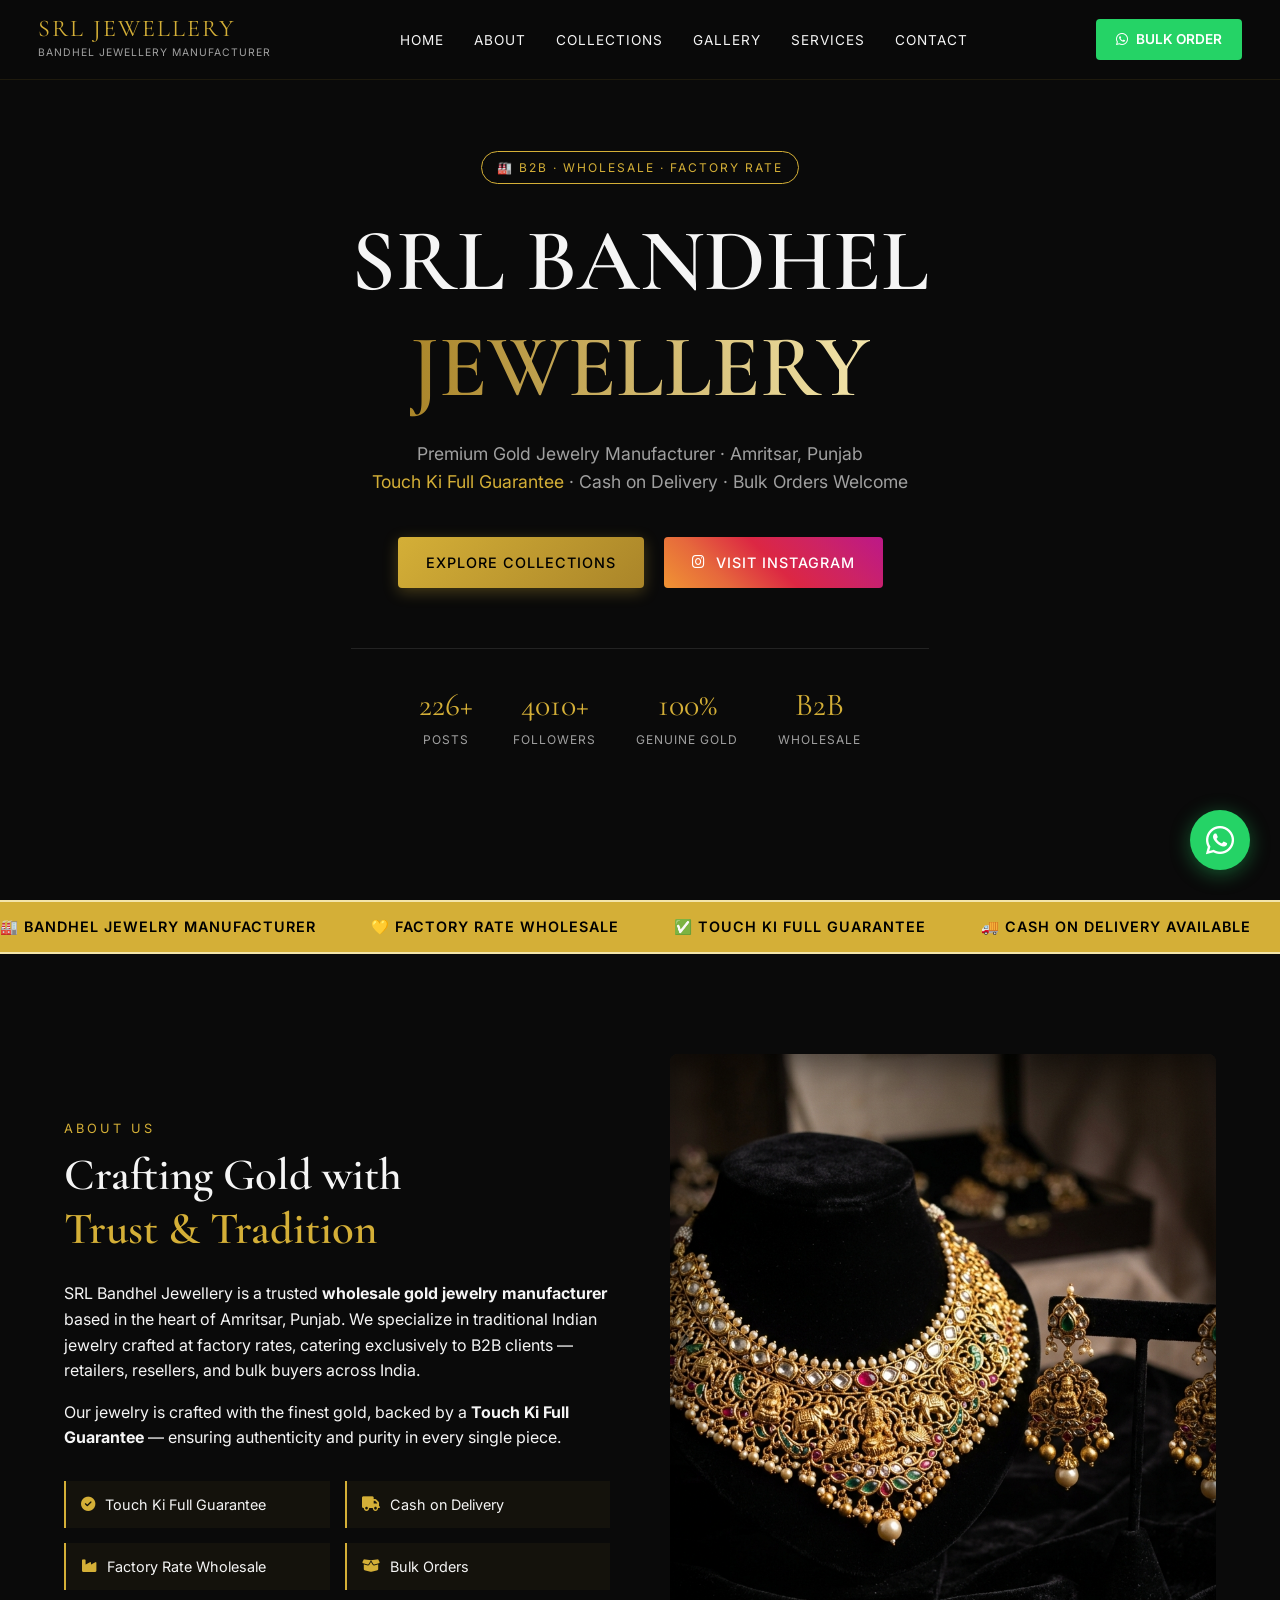
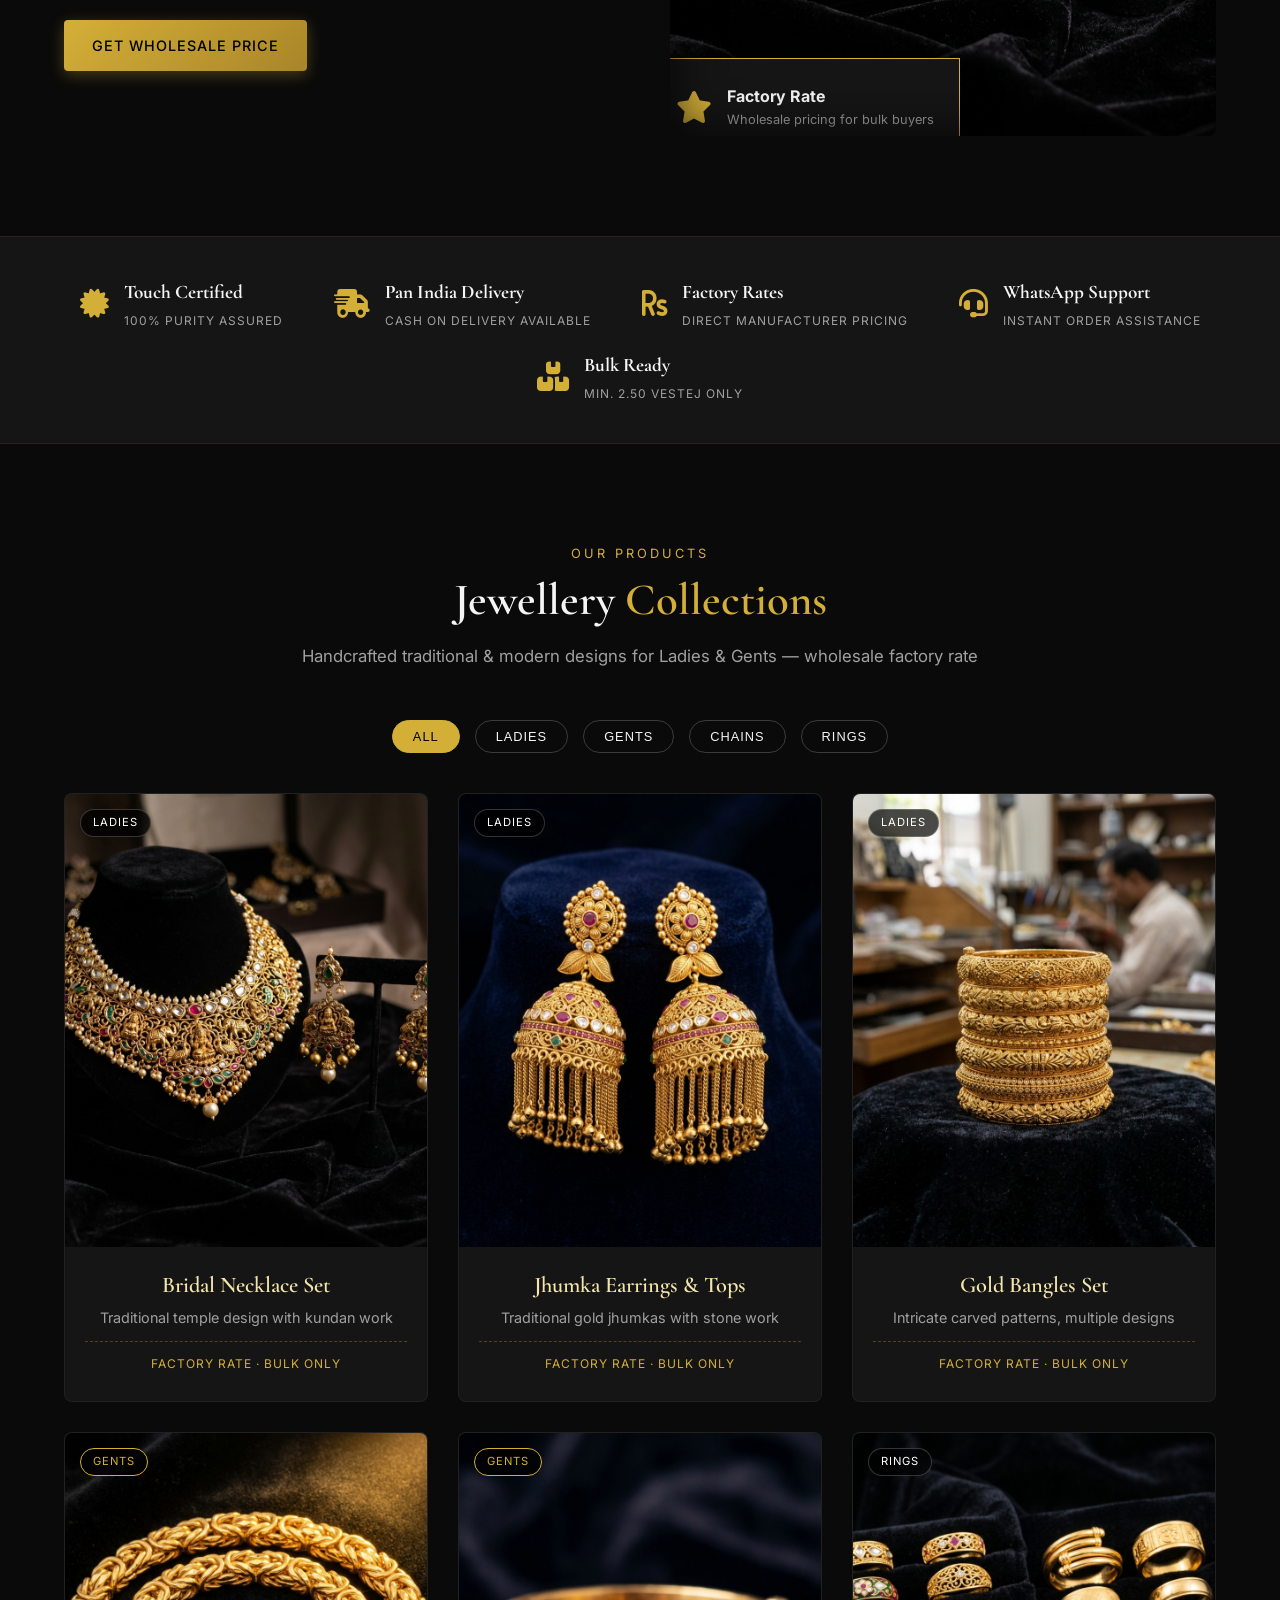
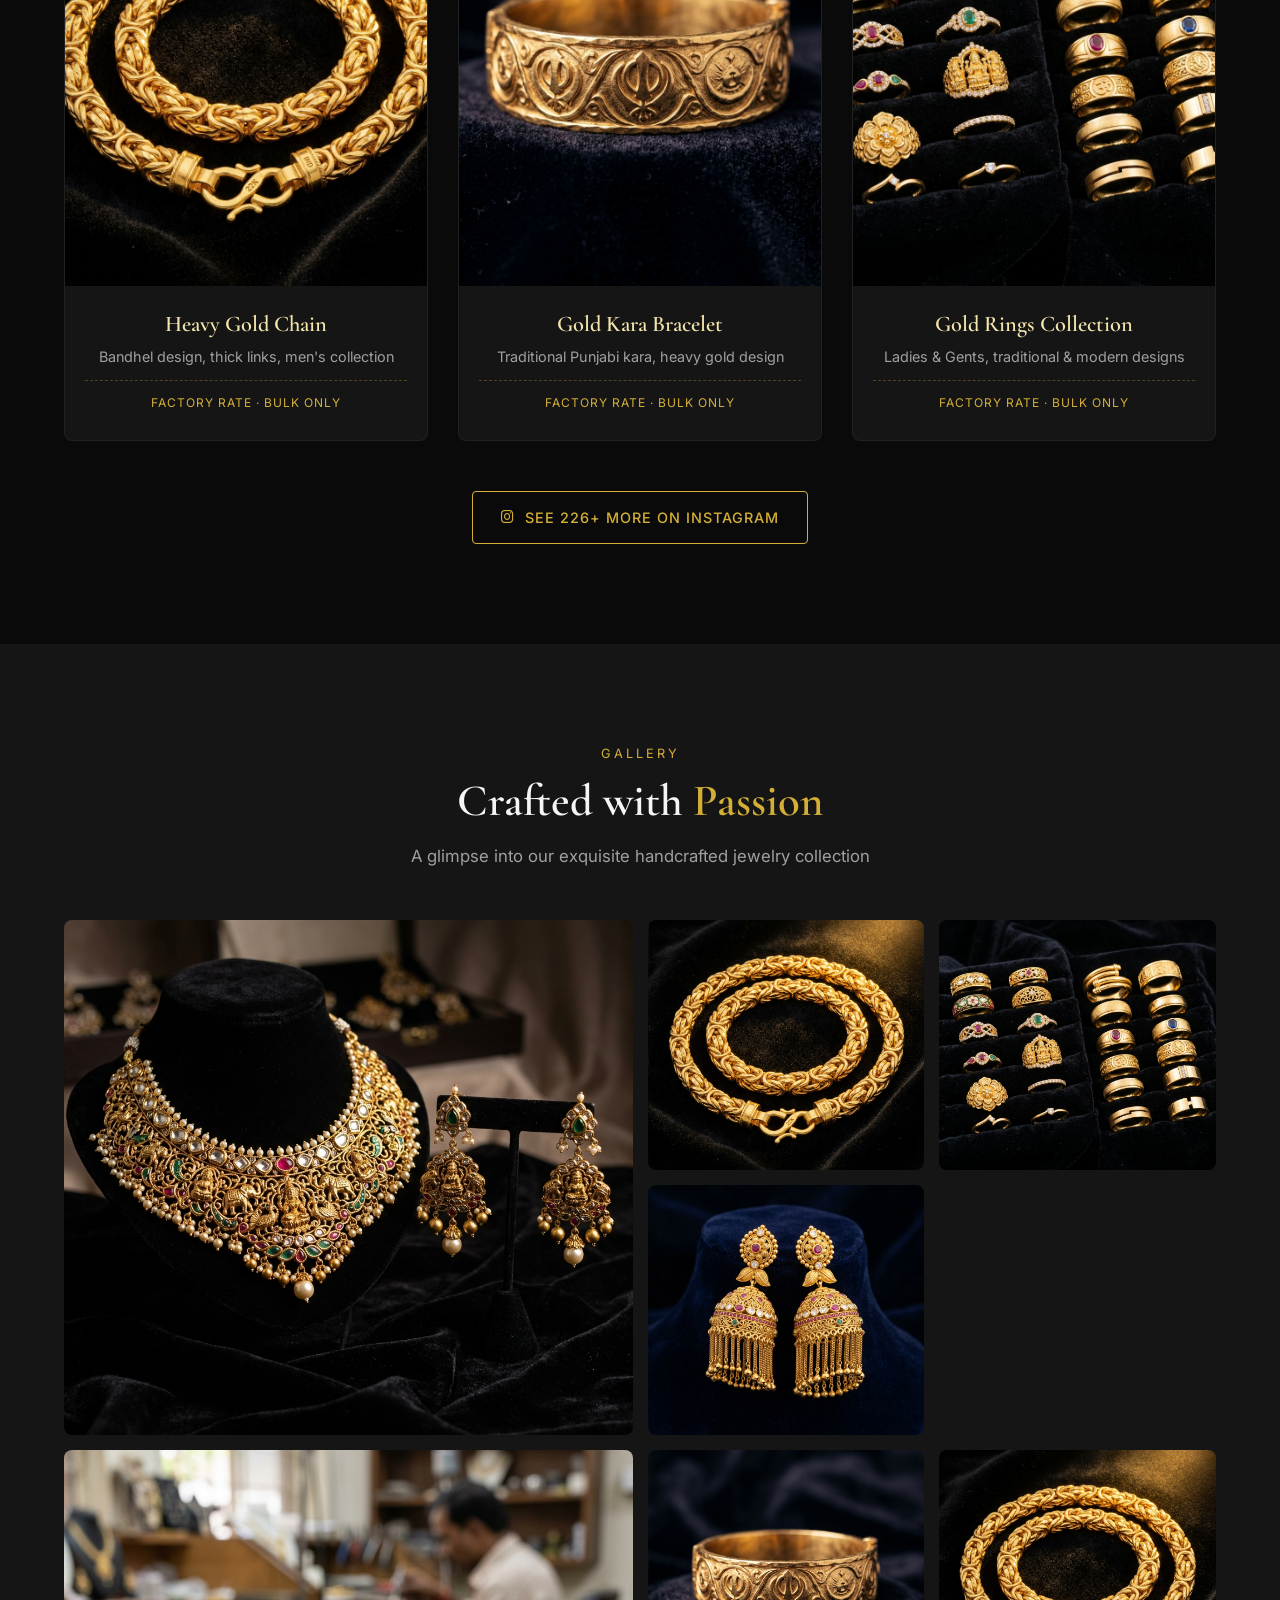
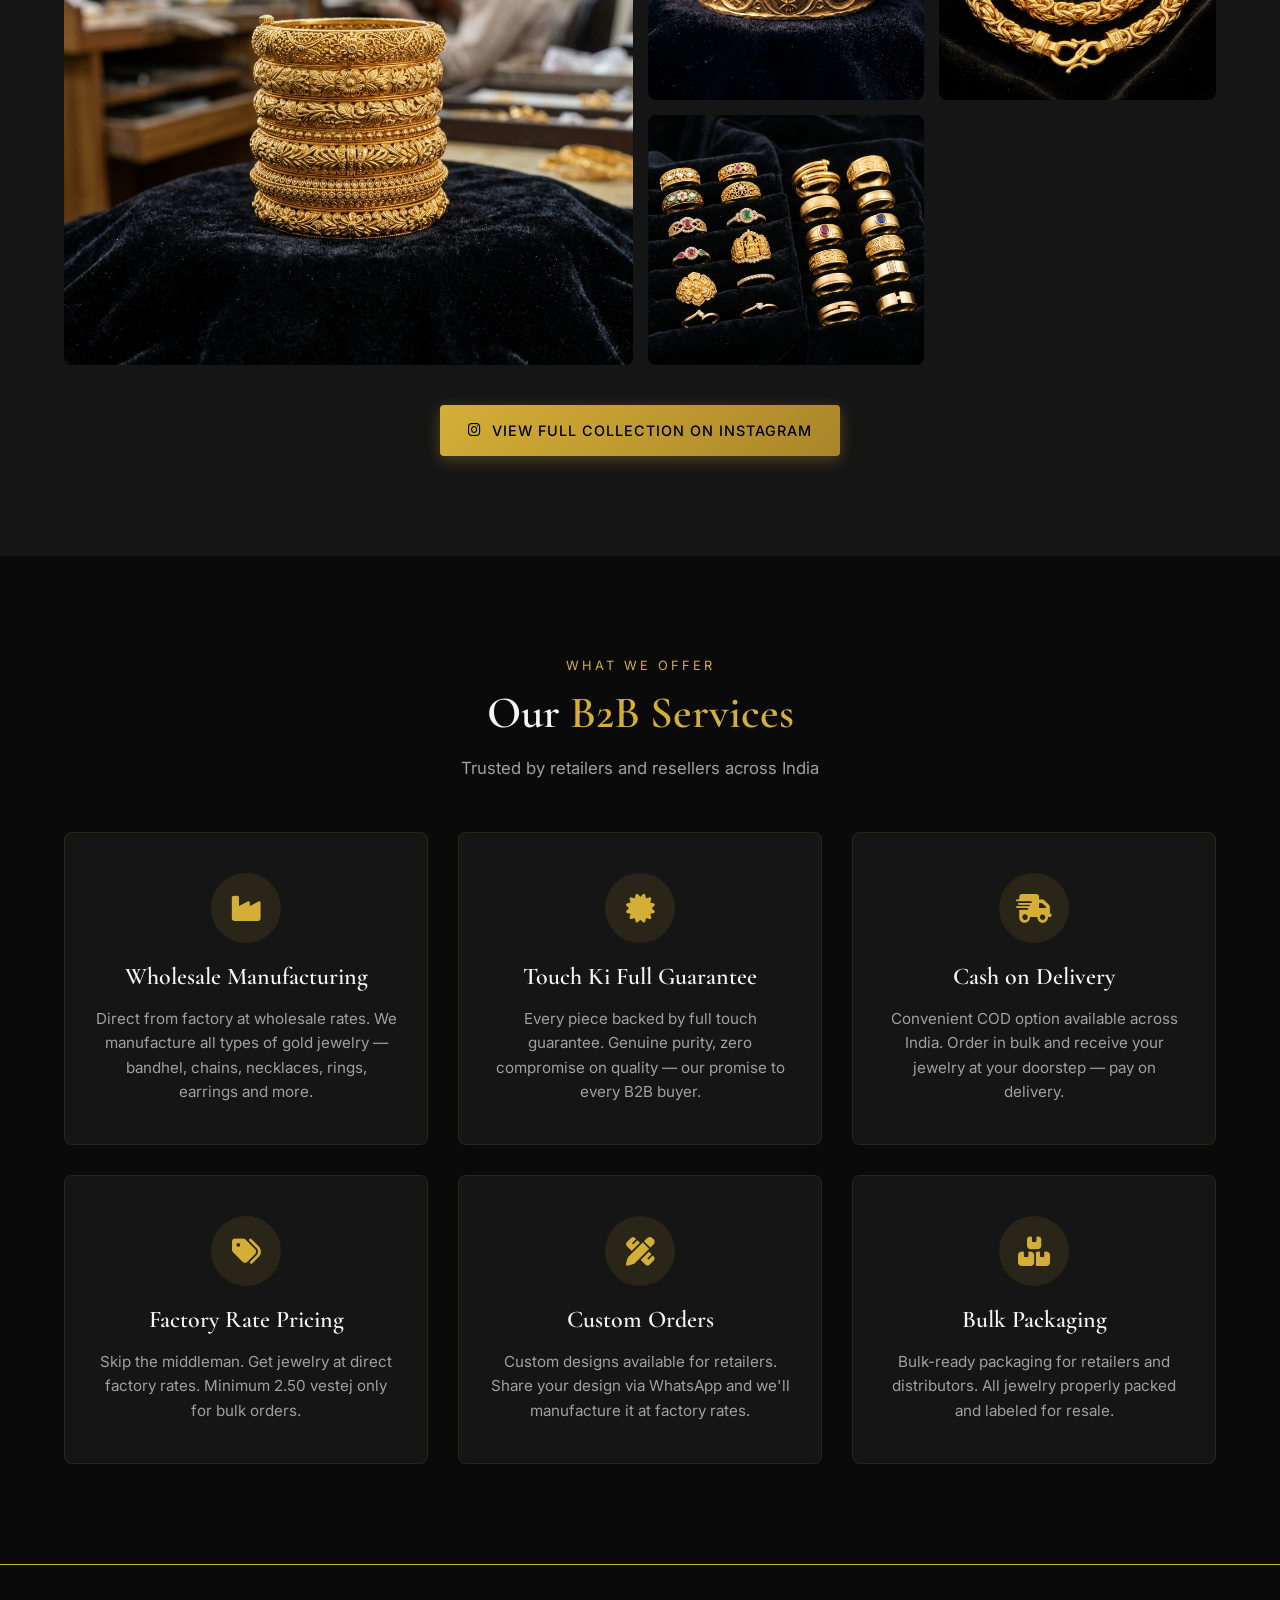
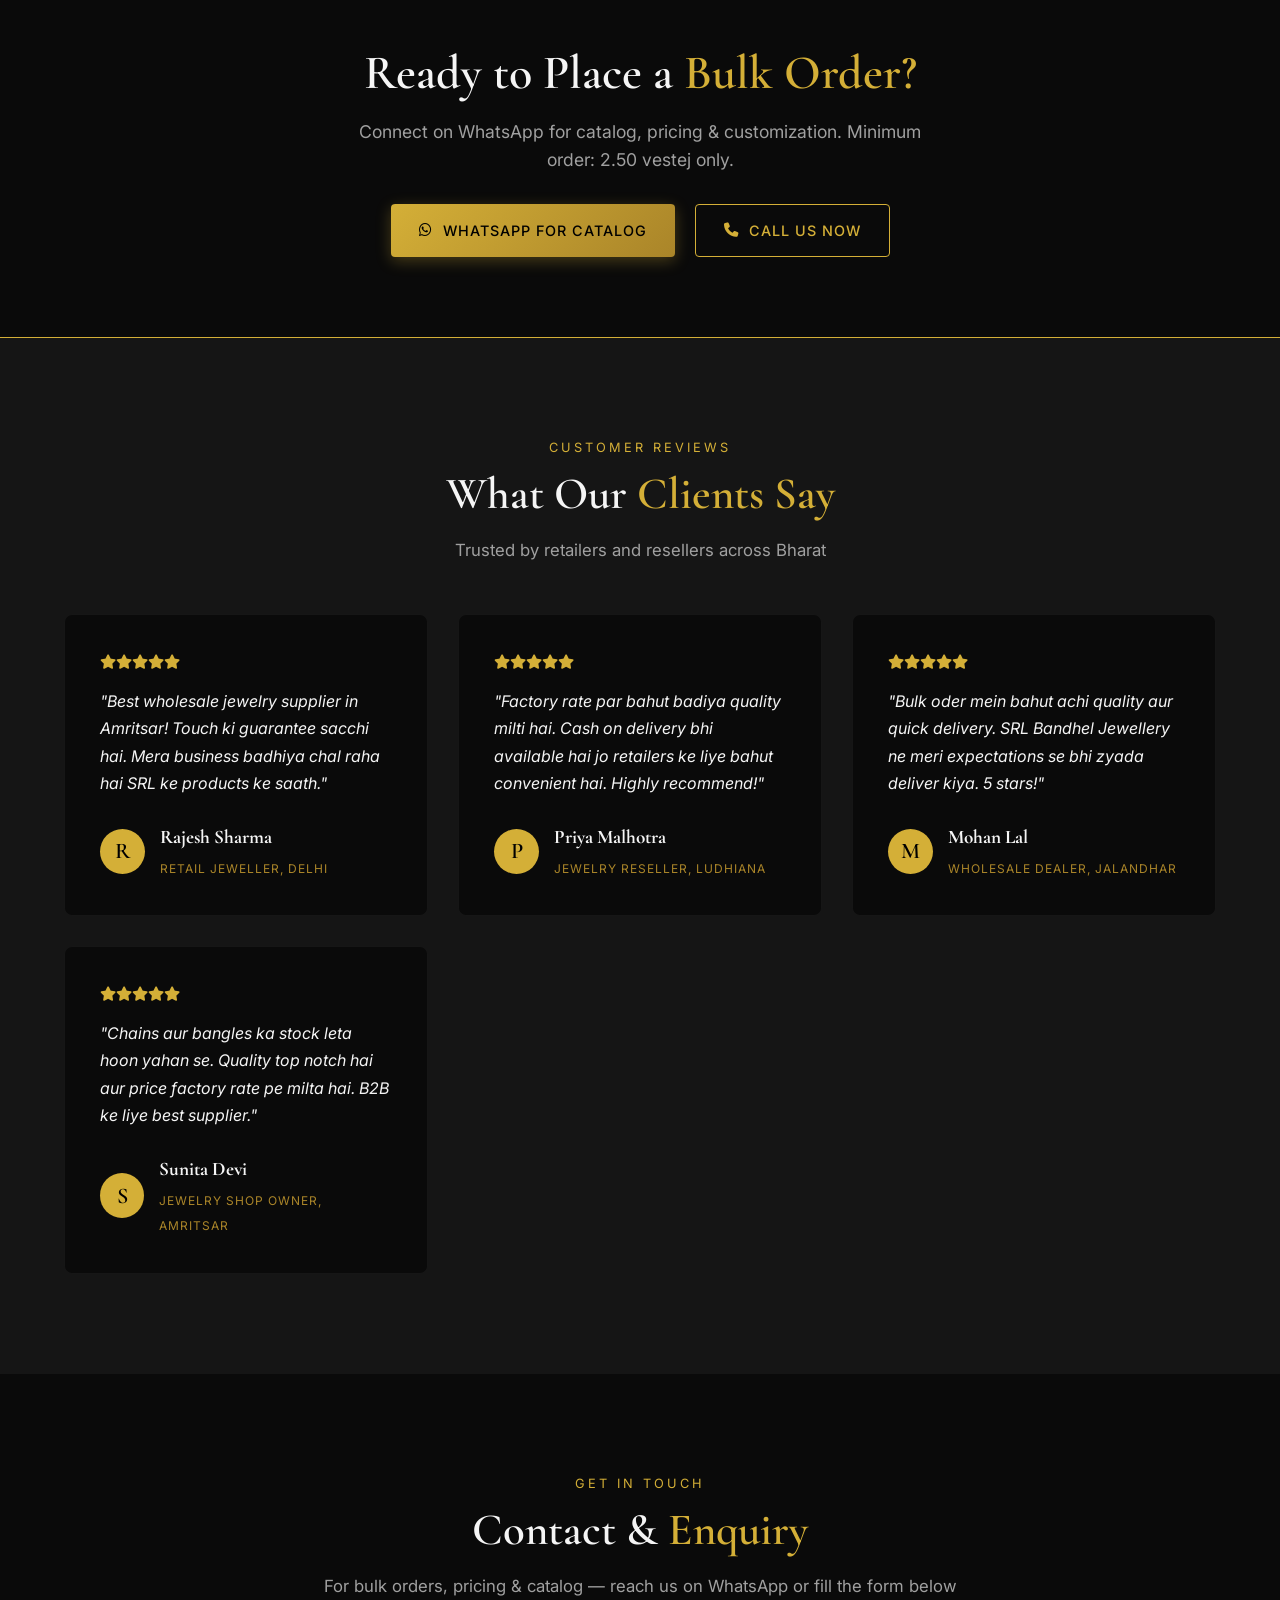
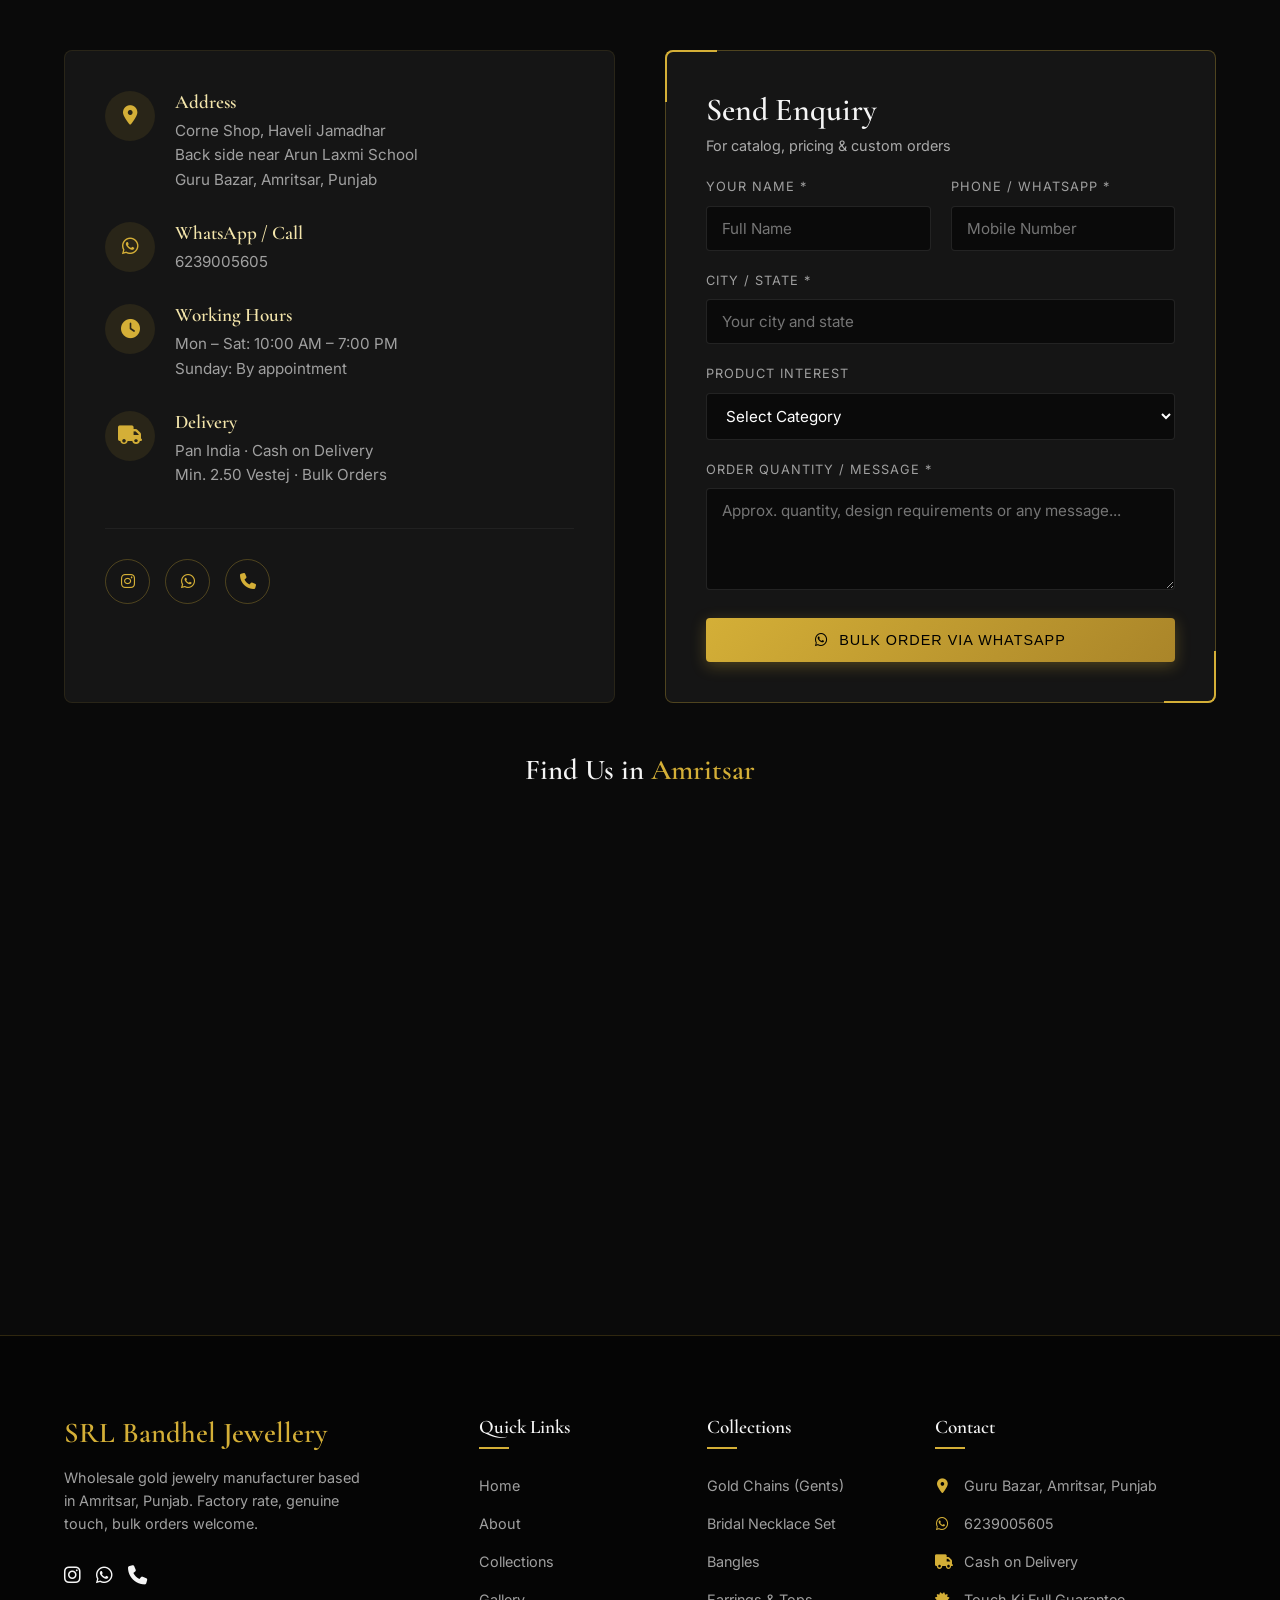
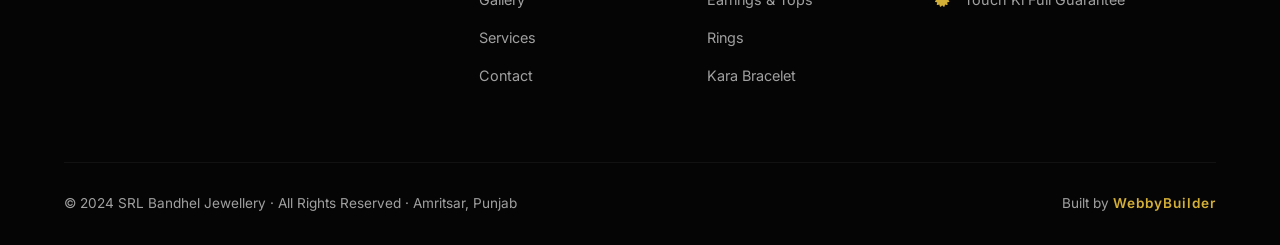
==== commit ae9bc3cc: "Update enquiry form button to Bulk Order" ====
--- a/index.html
+++ b/index.html
@@ -484,7 +484,7 @@
                             <textarea id="eq-msg" placeholder="Approx. quantity, design requirements or any message..." rows="4" required></textarea>
                         </div>
                         <button type="submit" class="btn-gold full-width">
-                            <i class="fab fa-whatsapp"></i> Send via WhatsApp
+                            <i class="fab fa-whatsapp"></i> Bulk Order via WhatsApp
                         </button>
                     </form>
                 </div>
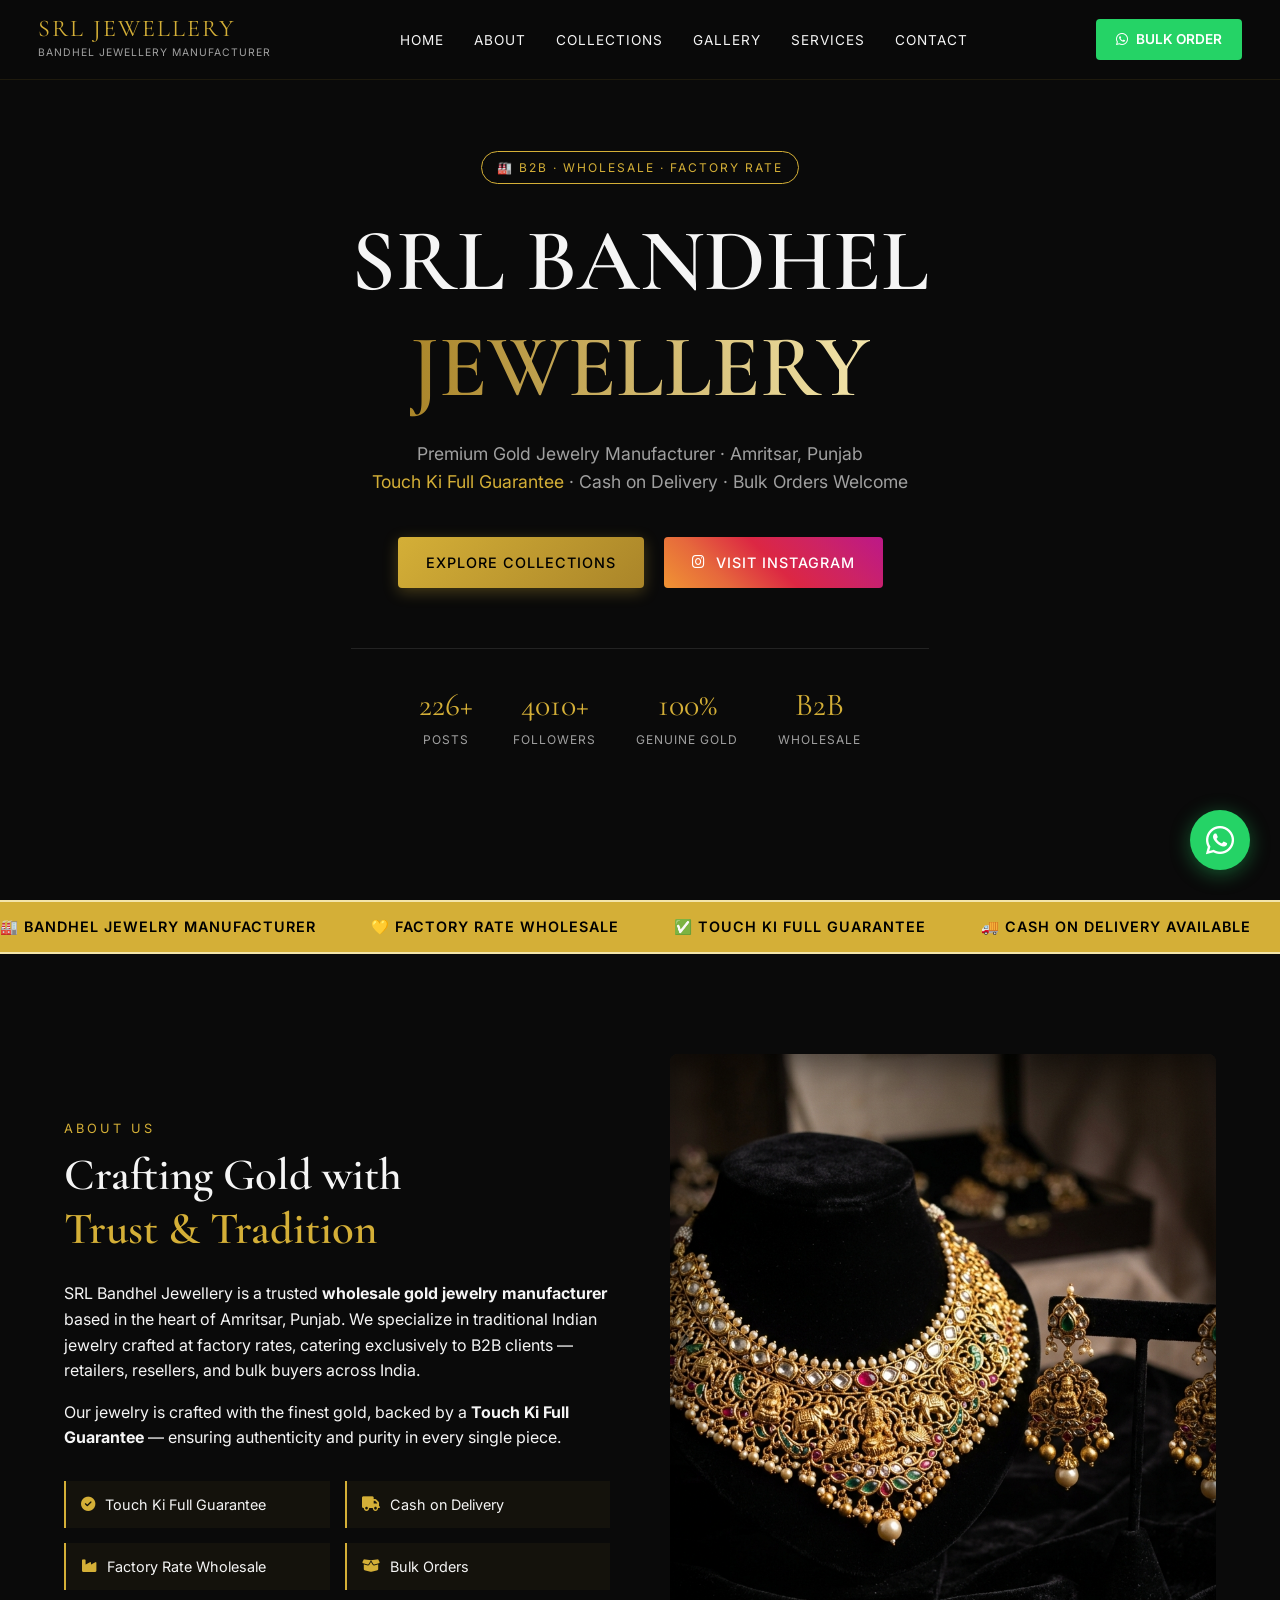
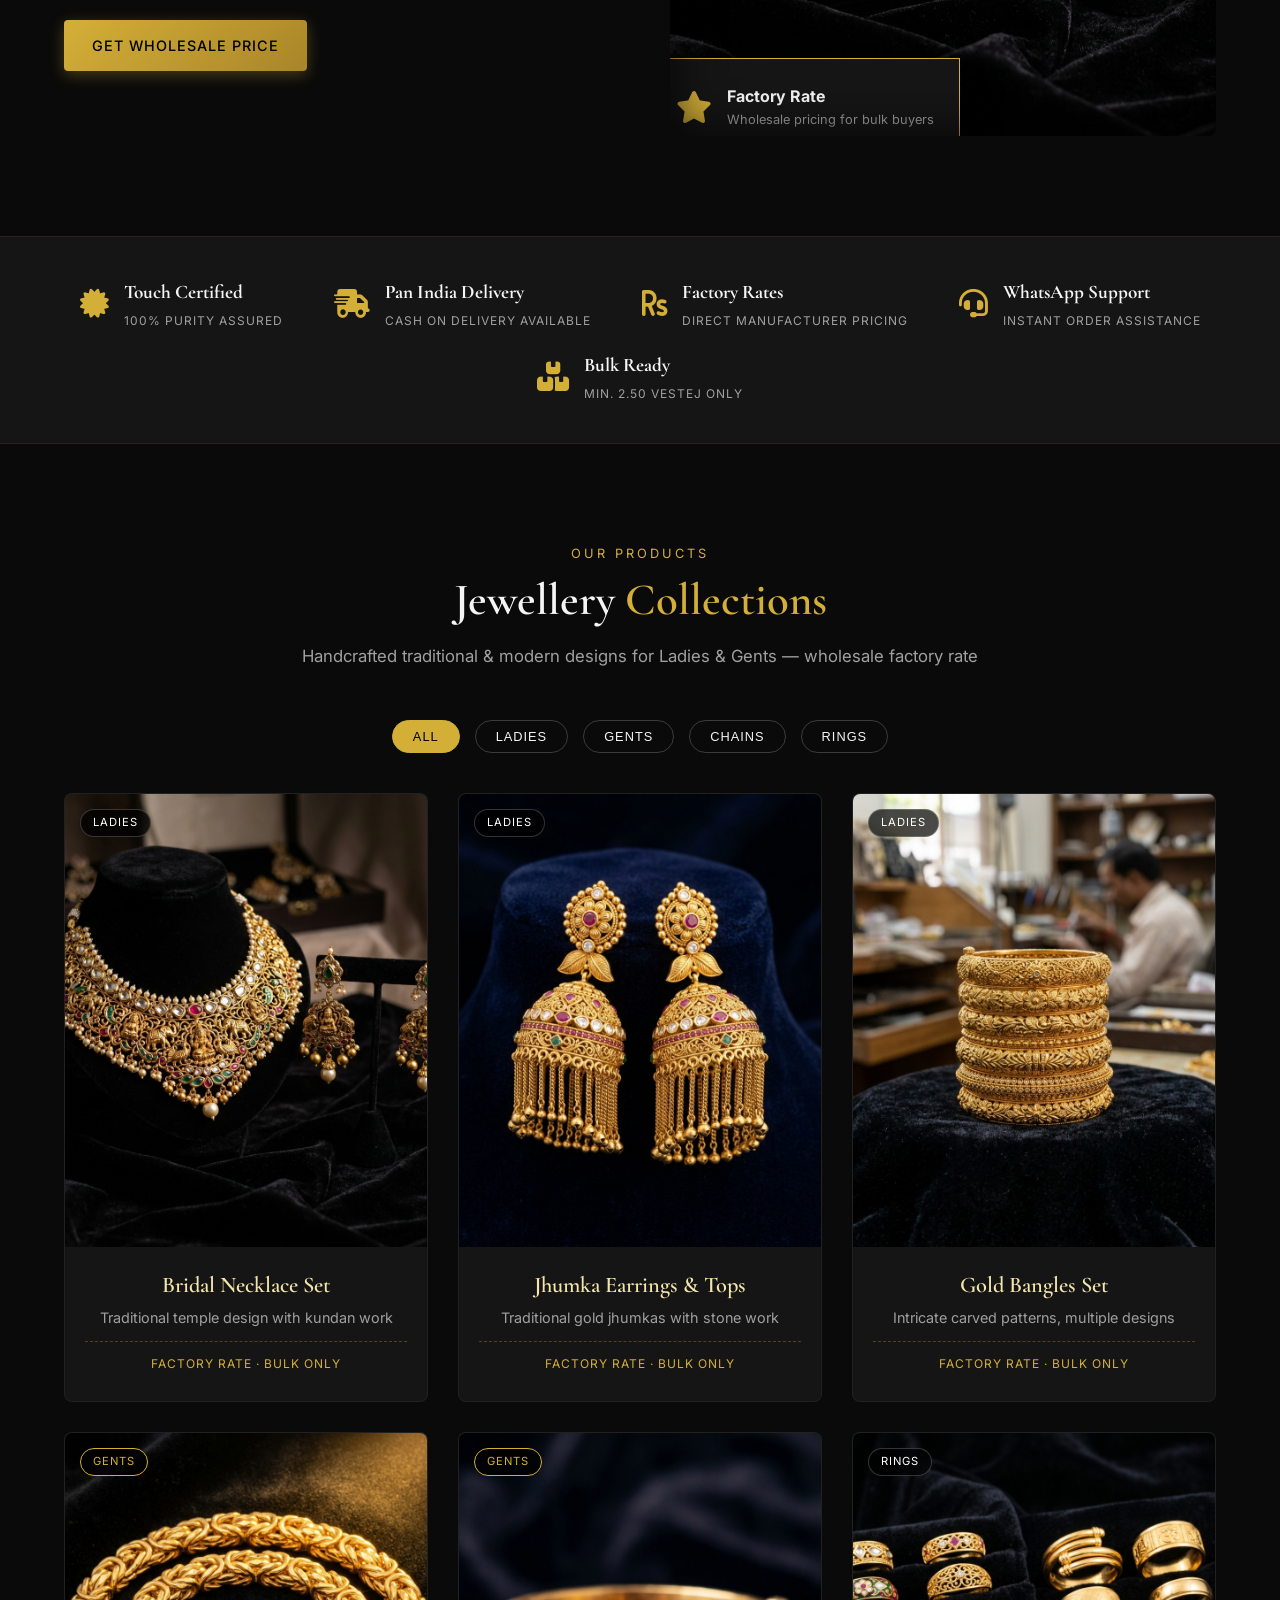
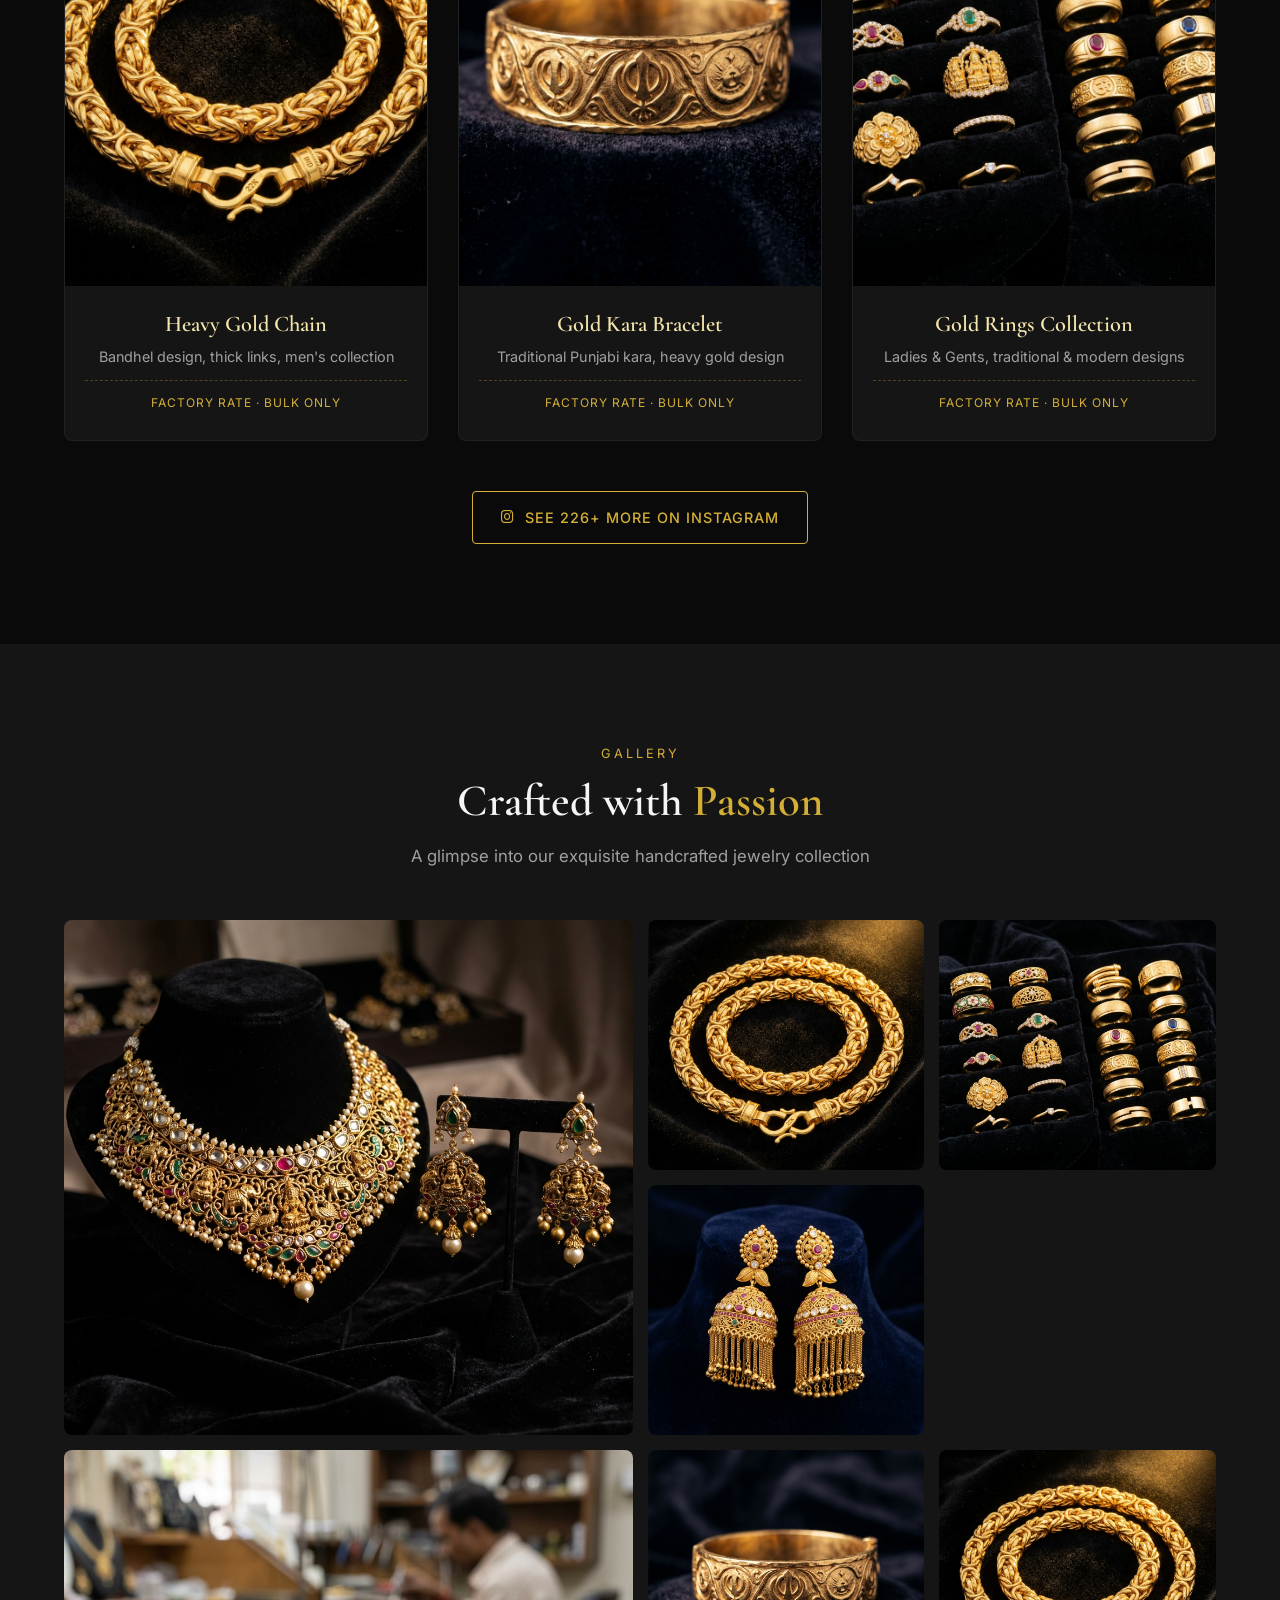
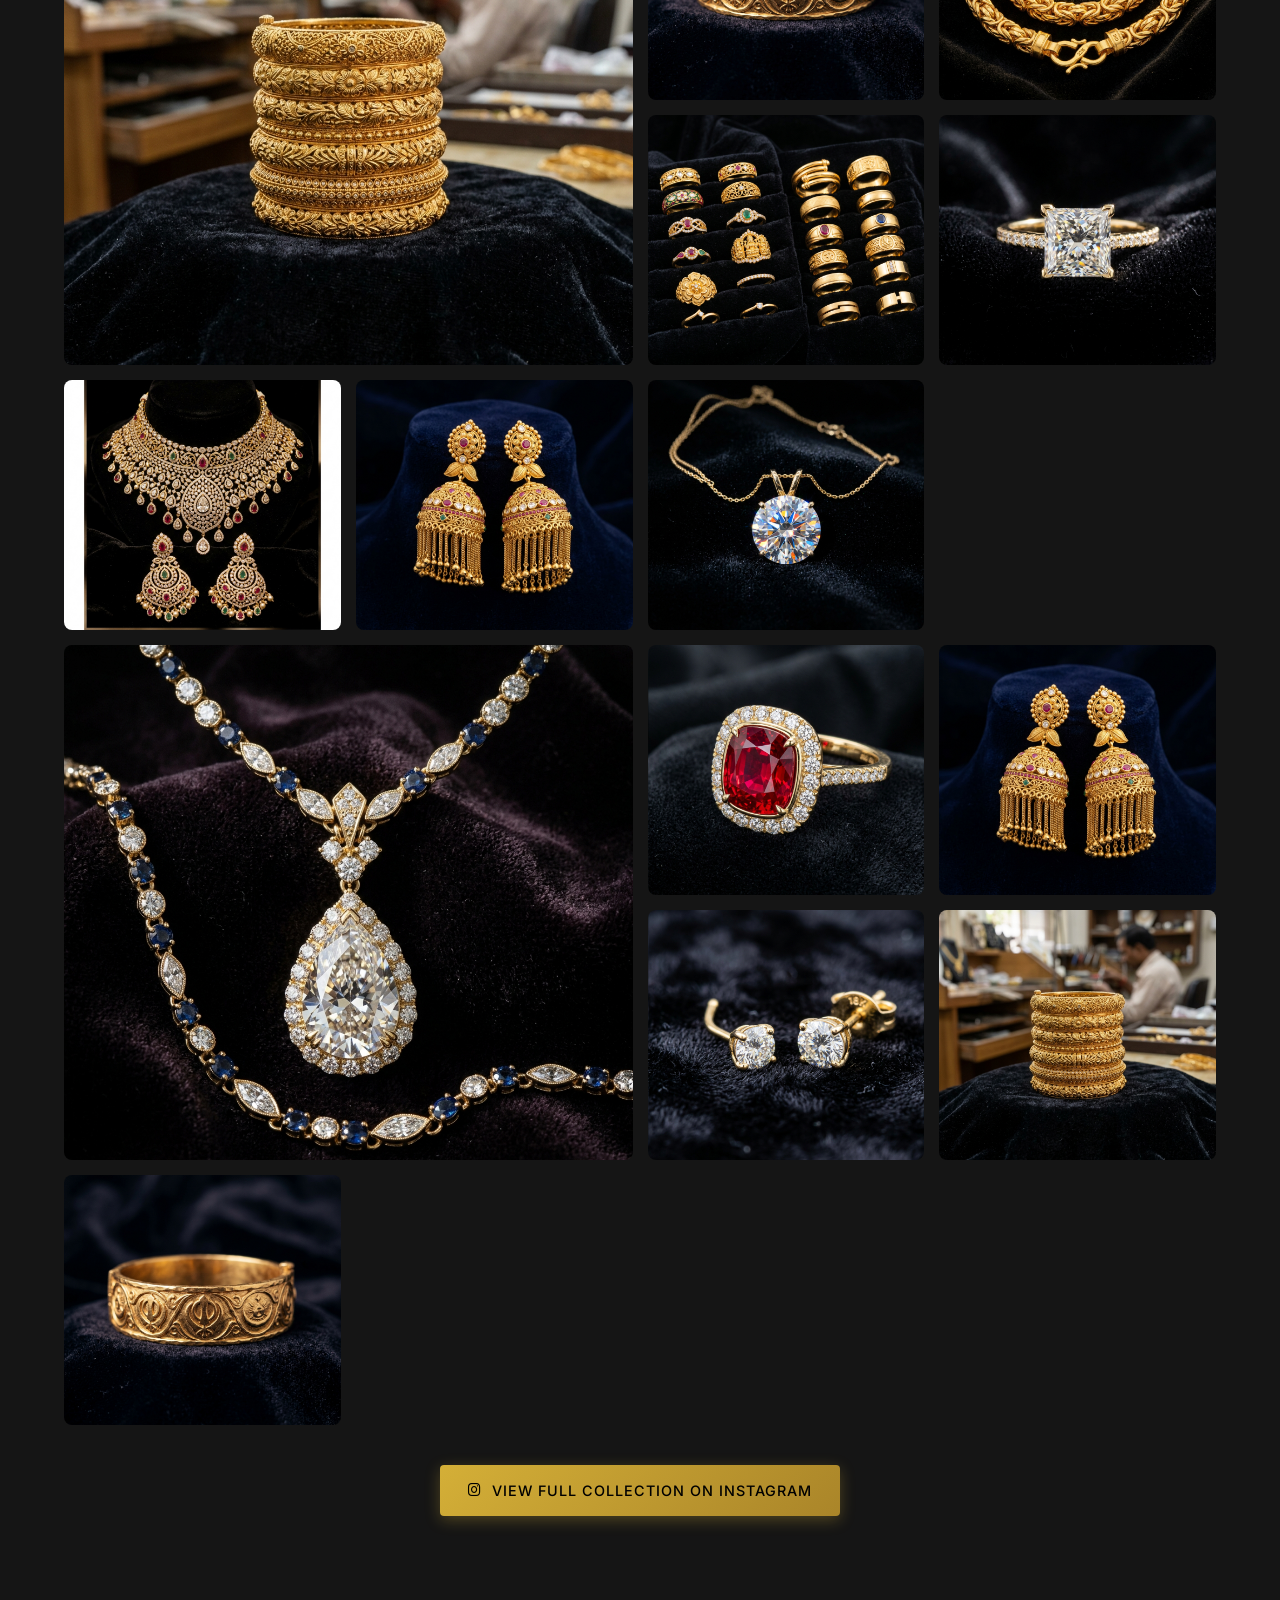
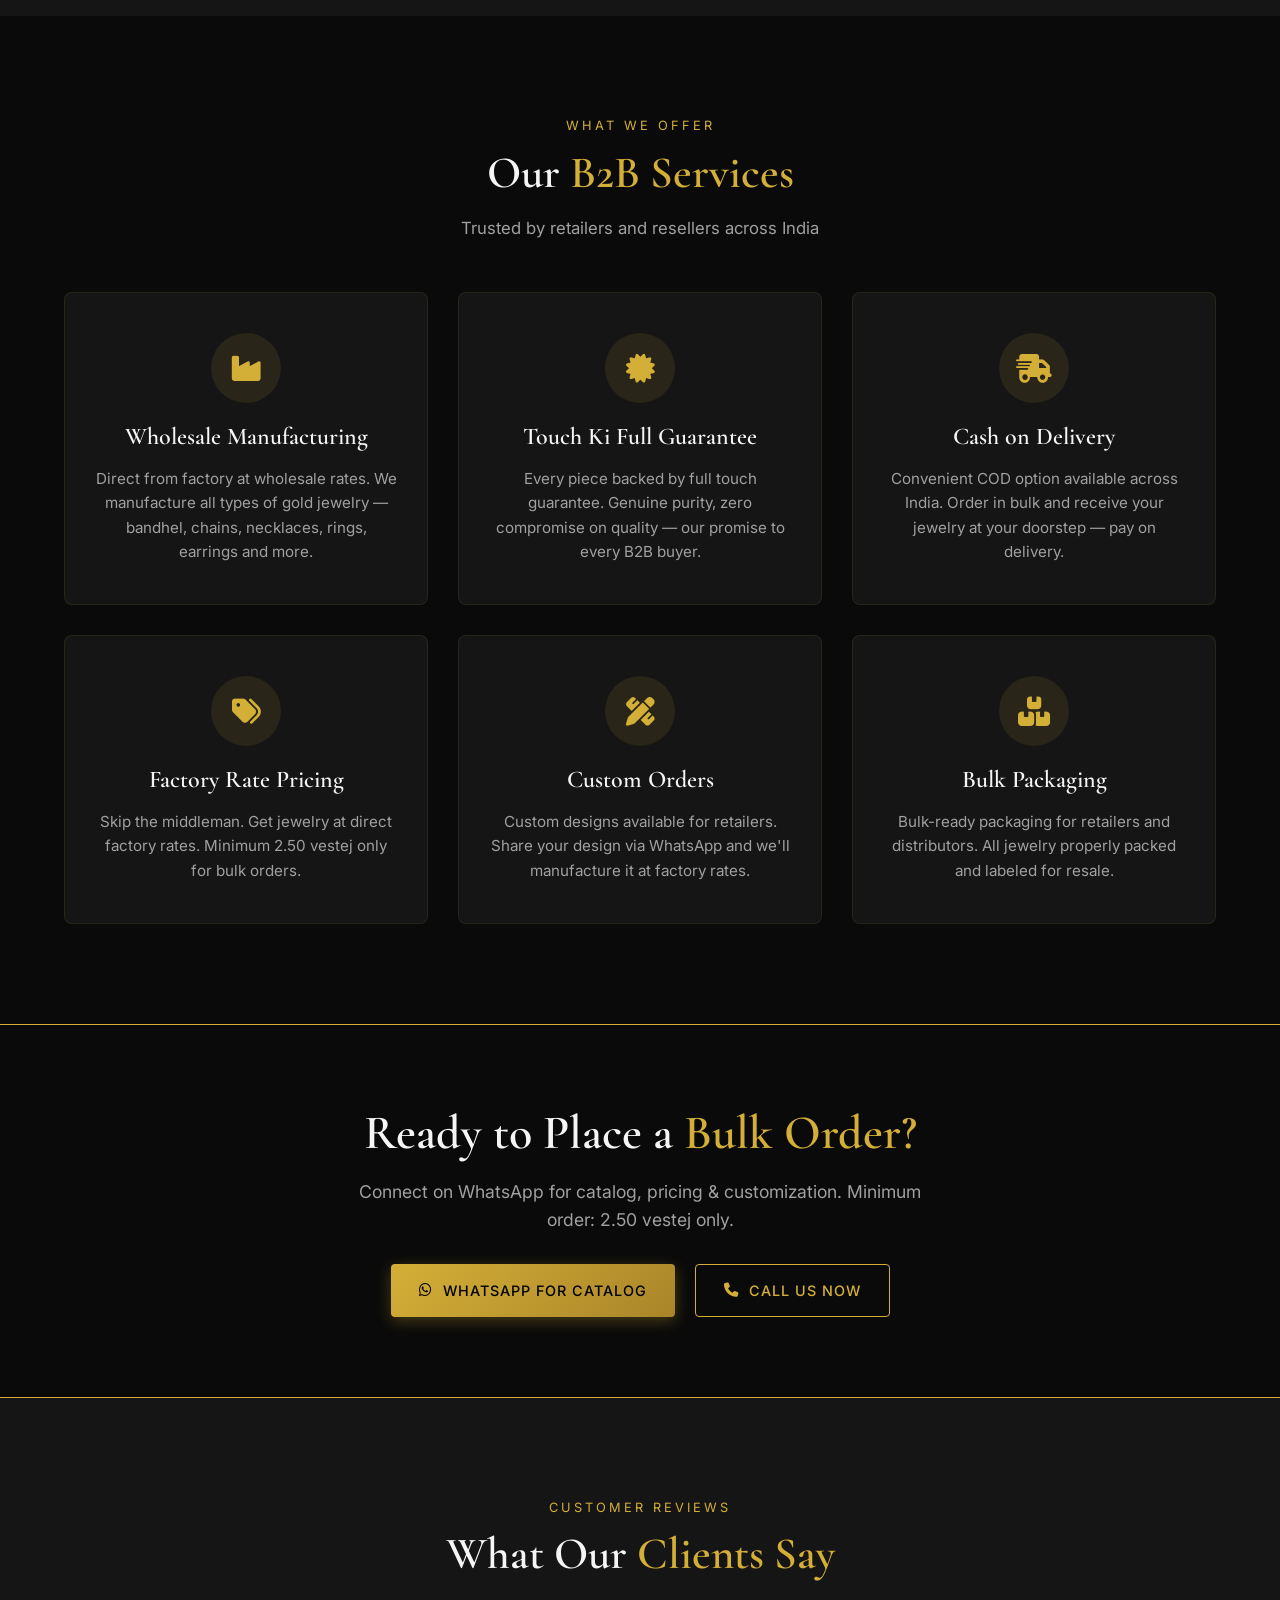
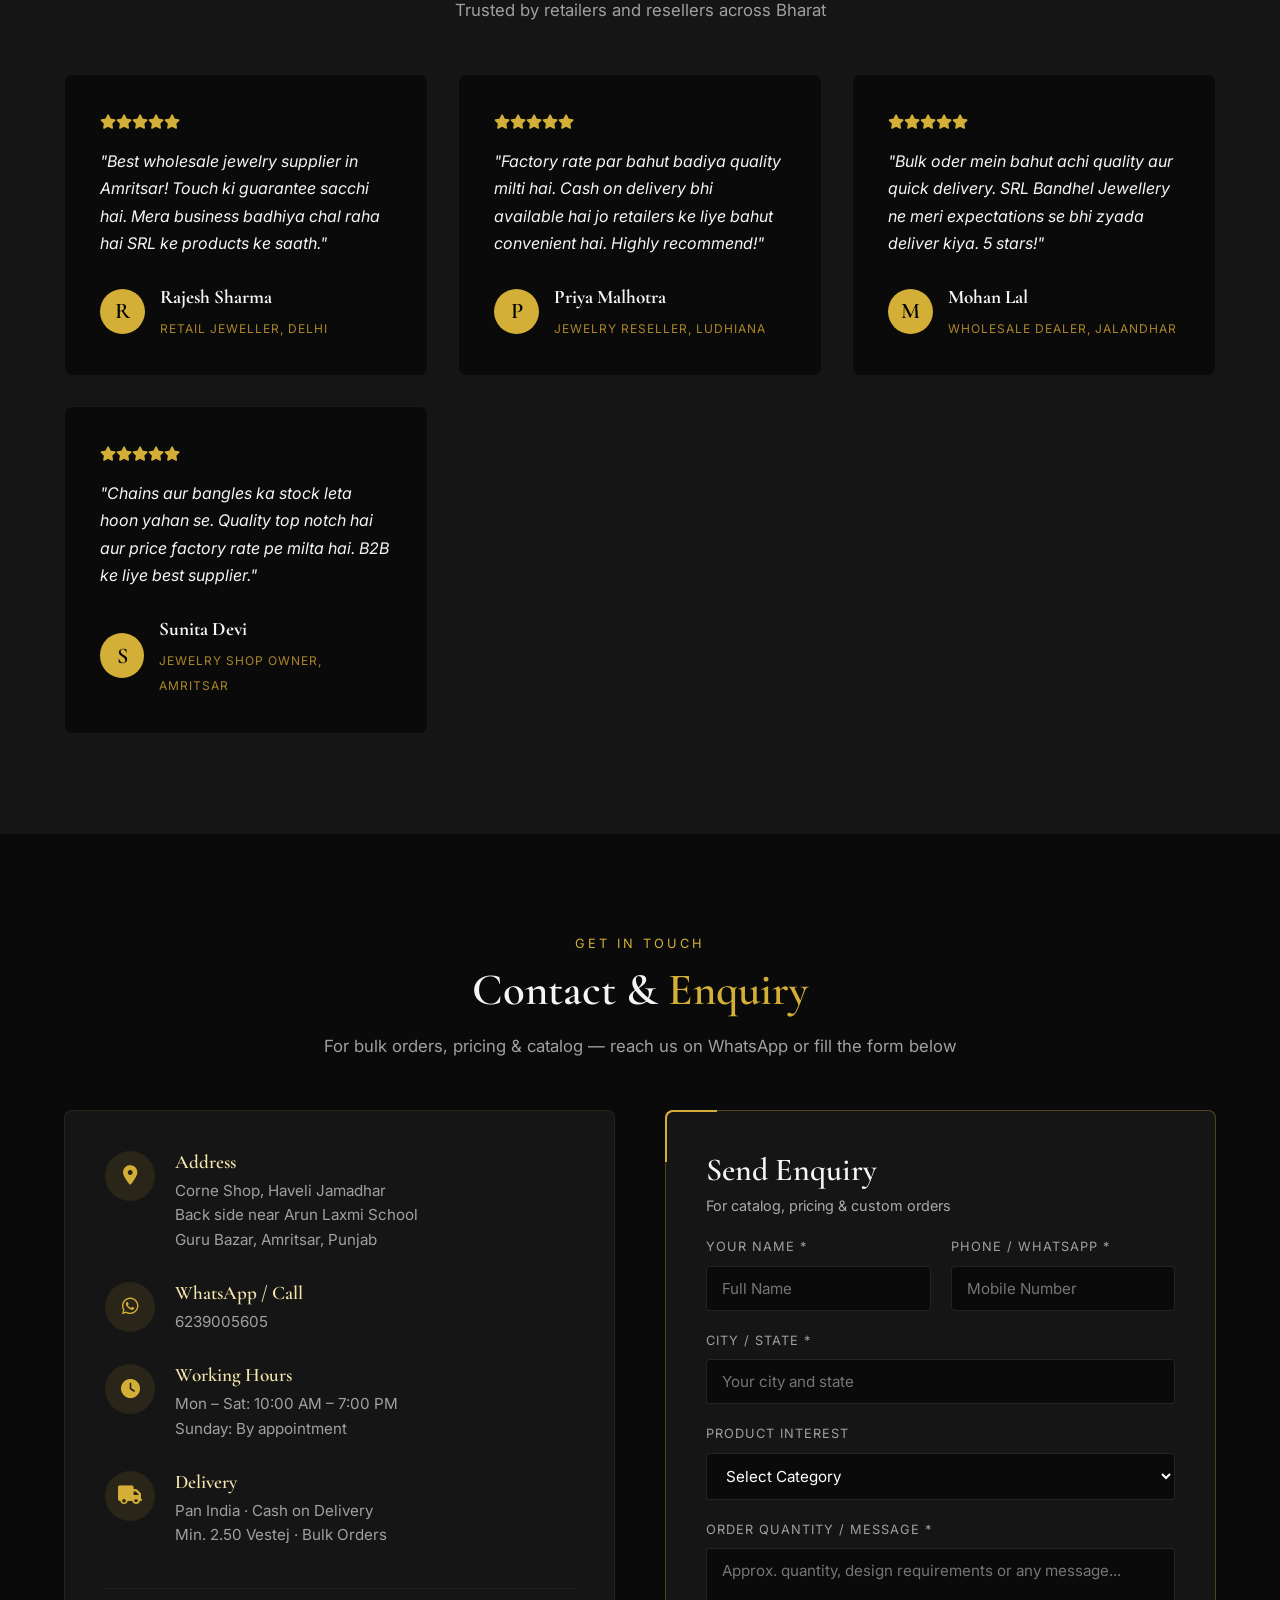
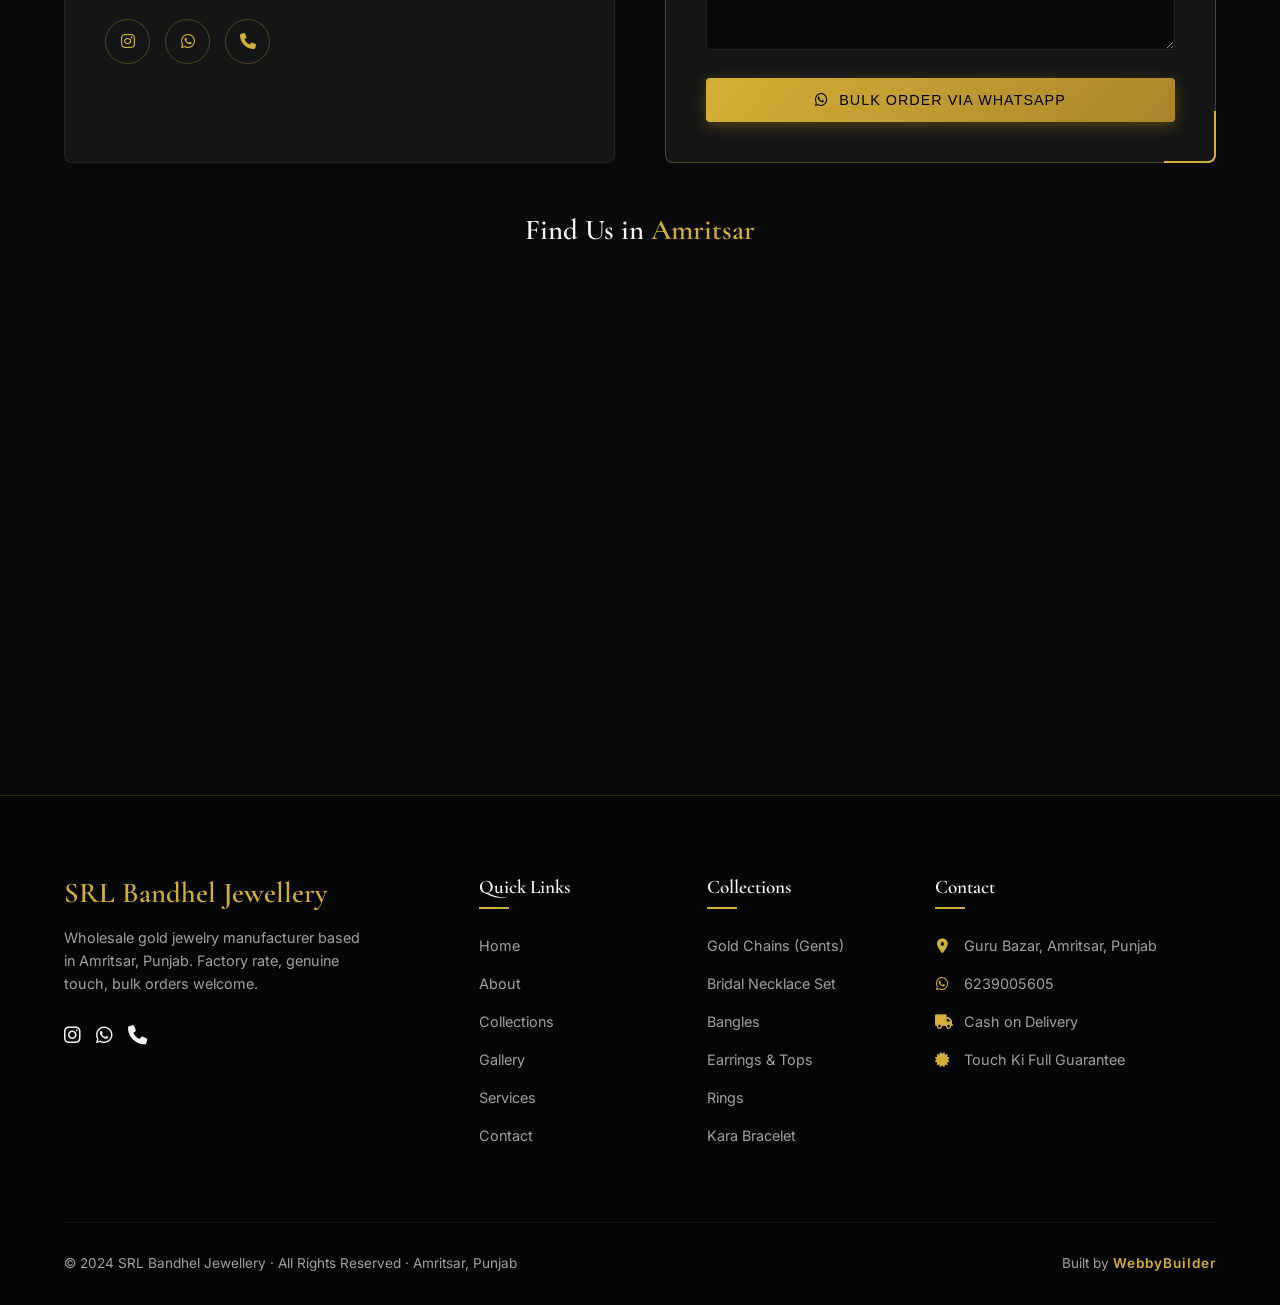
==== commit de52f840: "Add 10 more images to gallery including tops, balli, and diamonds" ====
--- a/index.html
+++ b/index.html
@@ -298,6 +298,37 @@
                 <div class="gallery-item" style="--bg:url('assets/rings.jpg')">
                     <div class="gallery-overlay"><span>Designer Rings</span></div>
                 </div>
+                <!-- 10 More Additions as requested -->
+                <div class="gallery-item" style="--bg:url('assets/diamond-ring.png')">
+                    <div class="gallery-overlay"><span>Princess Cut Ring</span></div>
+                </div>
+                <div class="gallery-item" style="--bg:url('assets/heavy-diamond-necklace.png')">
+                    <div class="gallery-overlay"><span>Heavy Bridal Set</span></div>
+                </div>
+                <div class="gallery-item" style="--bg:url('assets/earrings-tops.jpg')">
+                    <div class="gallery-overlay"><span>Gold Baali & Jhumkas</span></div>
+                </div>
+                <div class="gallery-item" style="--bg:url('assets/diamond-pendant.png')">
+                    <div class="gallery-overlay"><span>Solitaire Pendant</span></div>
+                </div>
+                <div class="gallery-item large" style="--bg:url('assets/diamond-necklace.png')">
+                    <div class="gallery-overlay"><span>Diamond Teardrop Set</span></div>
+                </div>
+                <div class="gallery-item" style="--bg:url('assets/ruby-ring.png')">
+                    <div class="gallery-overlay"><span>Ruby Gemstone Ring</span></div>
+                </div>
+                <div class="gallery-item" style="--bg:url('assets/earrings-tops.jpg')">
+                    <div class="gallery-overlay"><span>Traditional Tops</span></div>
+                </div>
+                <div class="gallery-item" style="--bg:url('assets/nose-stud.png')">
+                    <div class="gallery-overlay"><span>Nose Pins & Studs</span></div>
+                </div>
+                <div class="gallery-item" style="--bg:url('assets/bangles.jpg')">
+                    <div class="gallery-overlay"><span>Bridal Bangles</span></div>
+                </div>
+                <div class="gallery-item" style="--bg:url('assets/kara-bracelet.jpg')">
+                    <div class="gallery-overlay"><span>Punjabi Kara</span></div>
+                </div>
             </div>
             <div style="text-align:center;margin-top:40px">
                 <a href="https://www.instagram.com/srl_bandhel_jewellery" target="_blank" class="btn-gold">
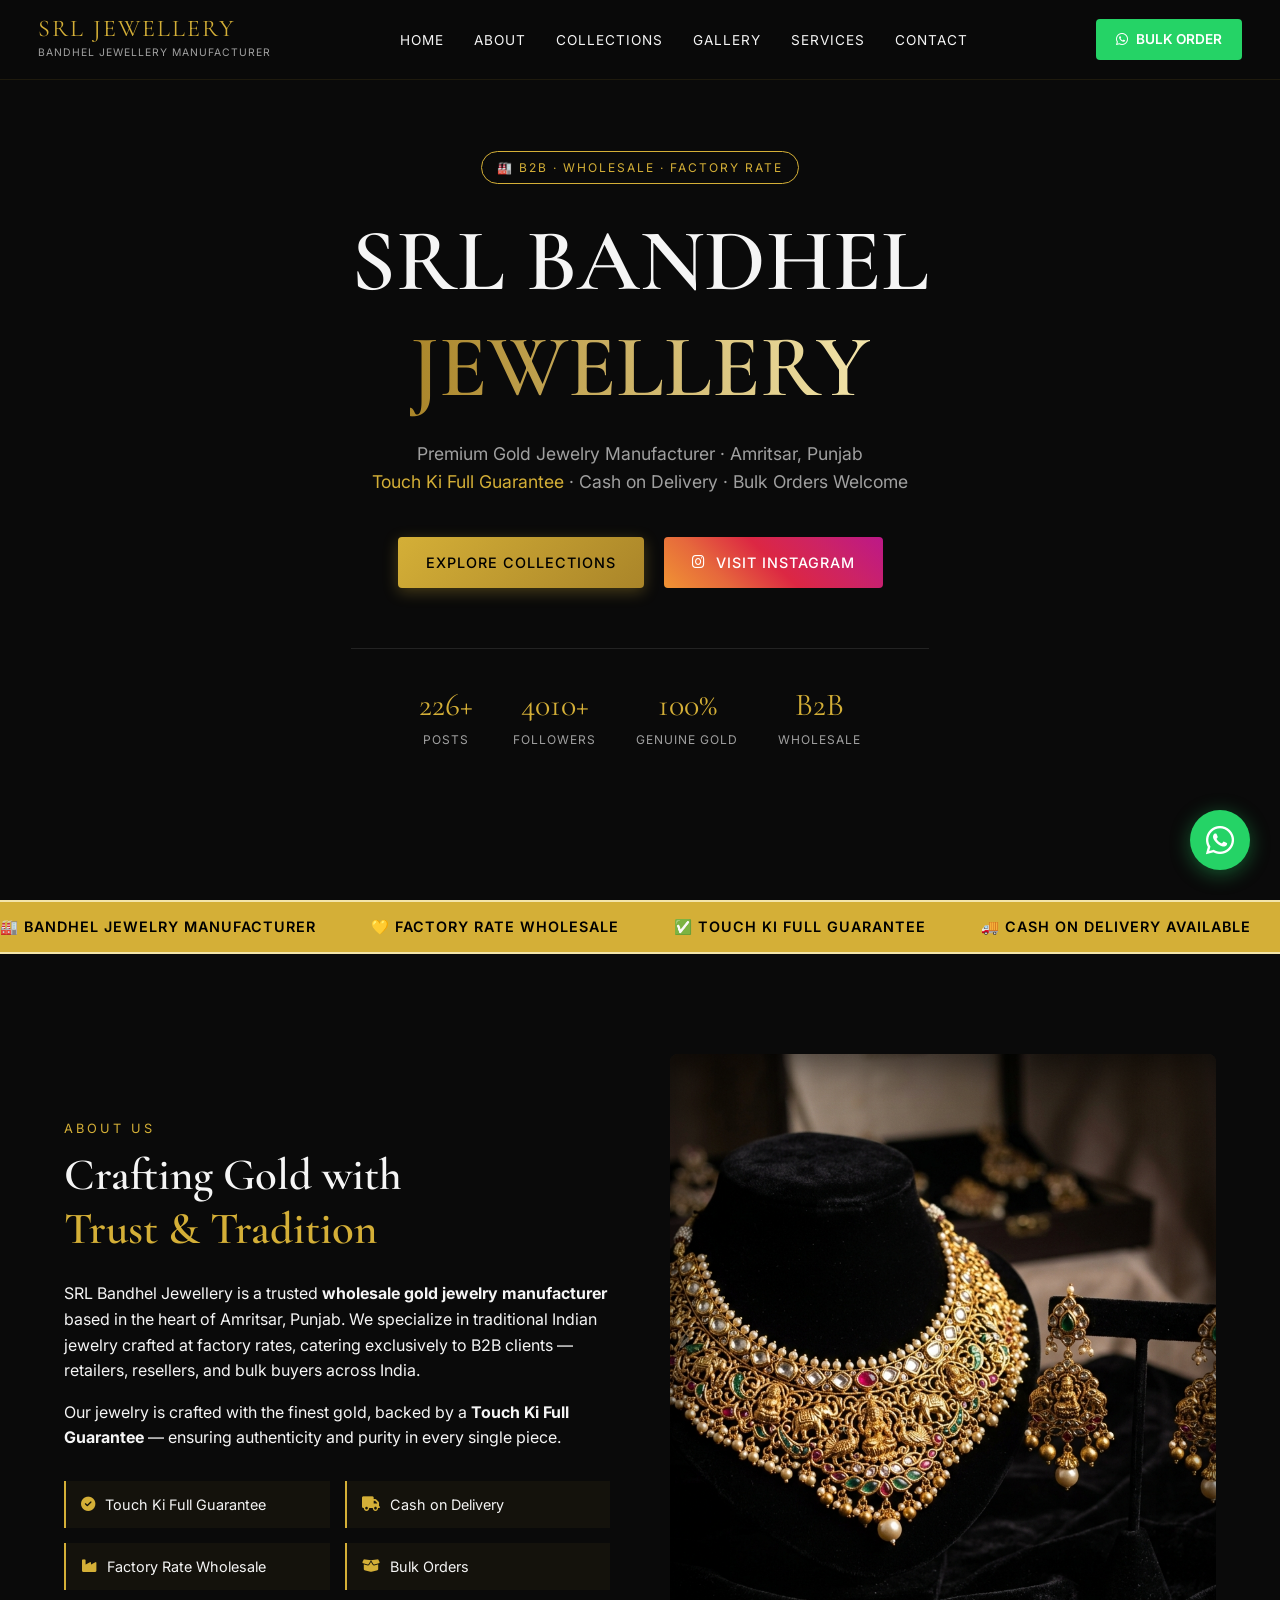
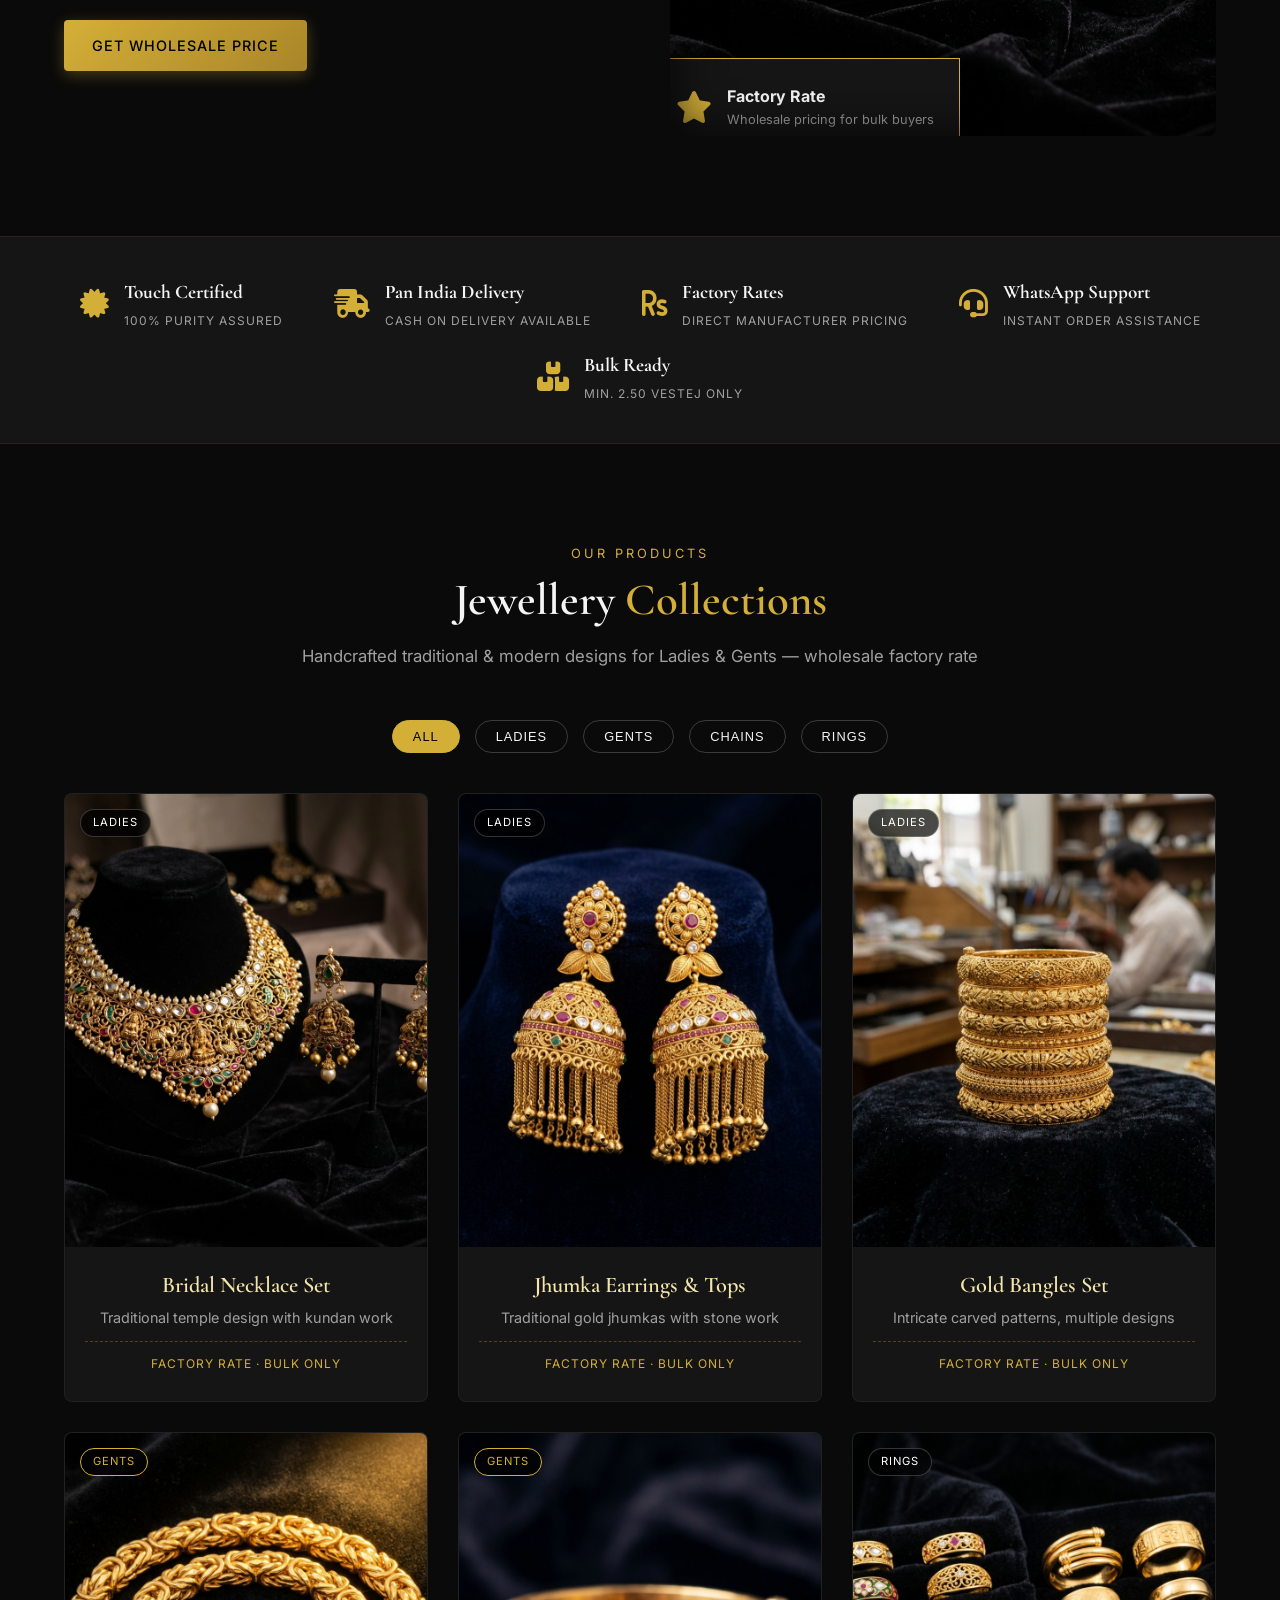
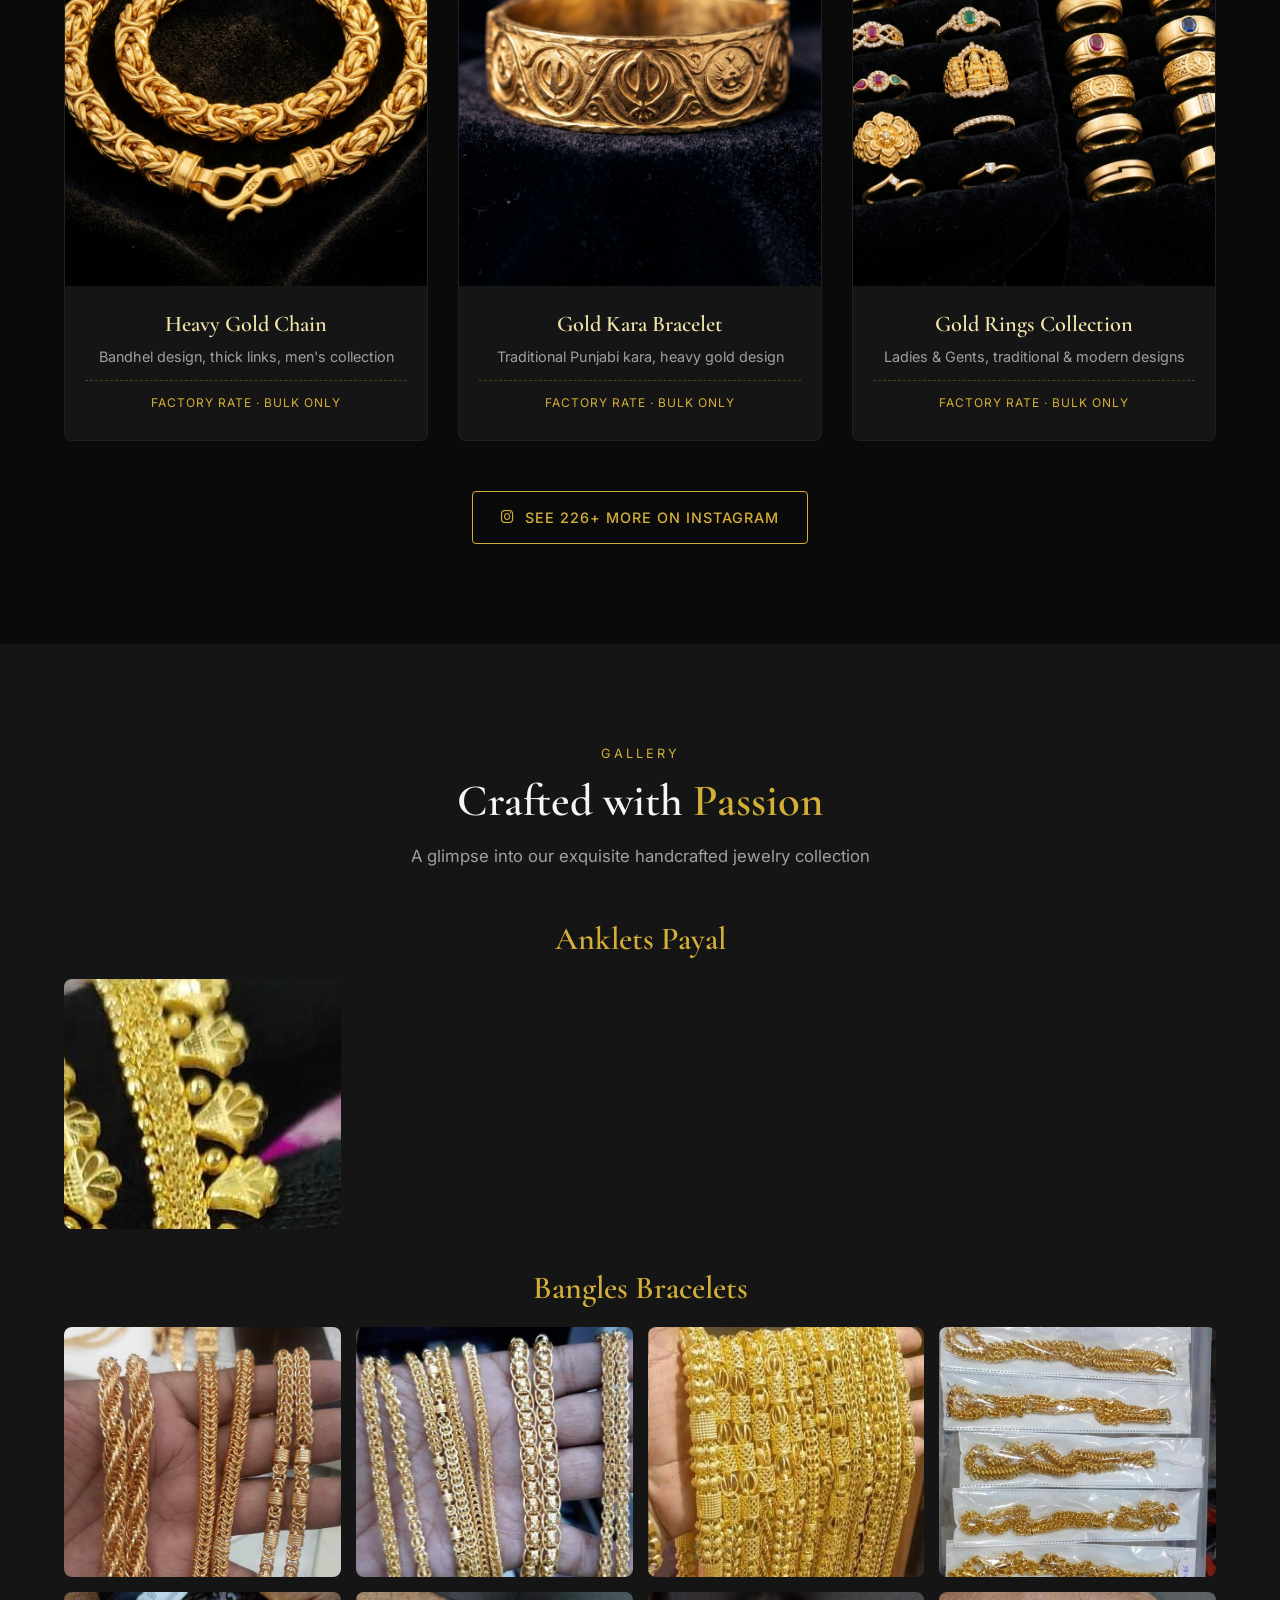
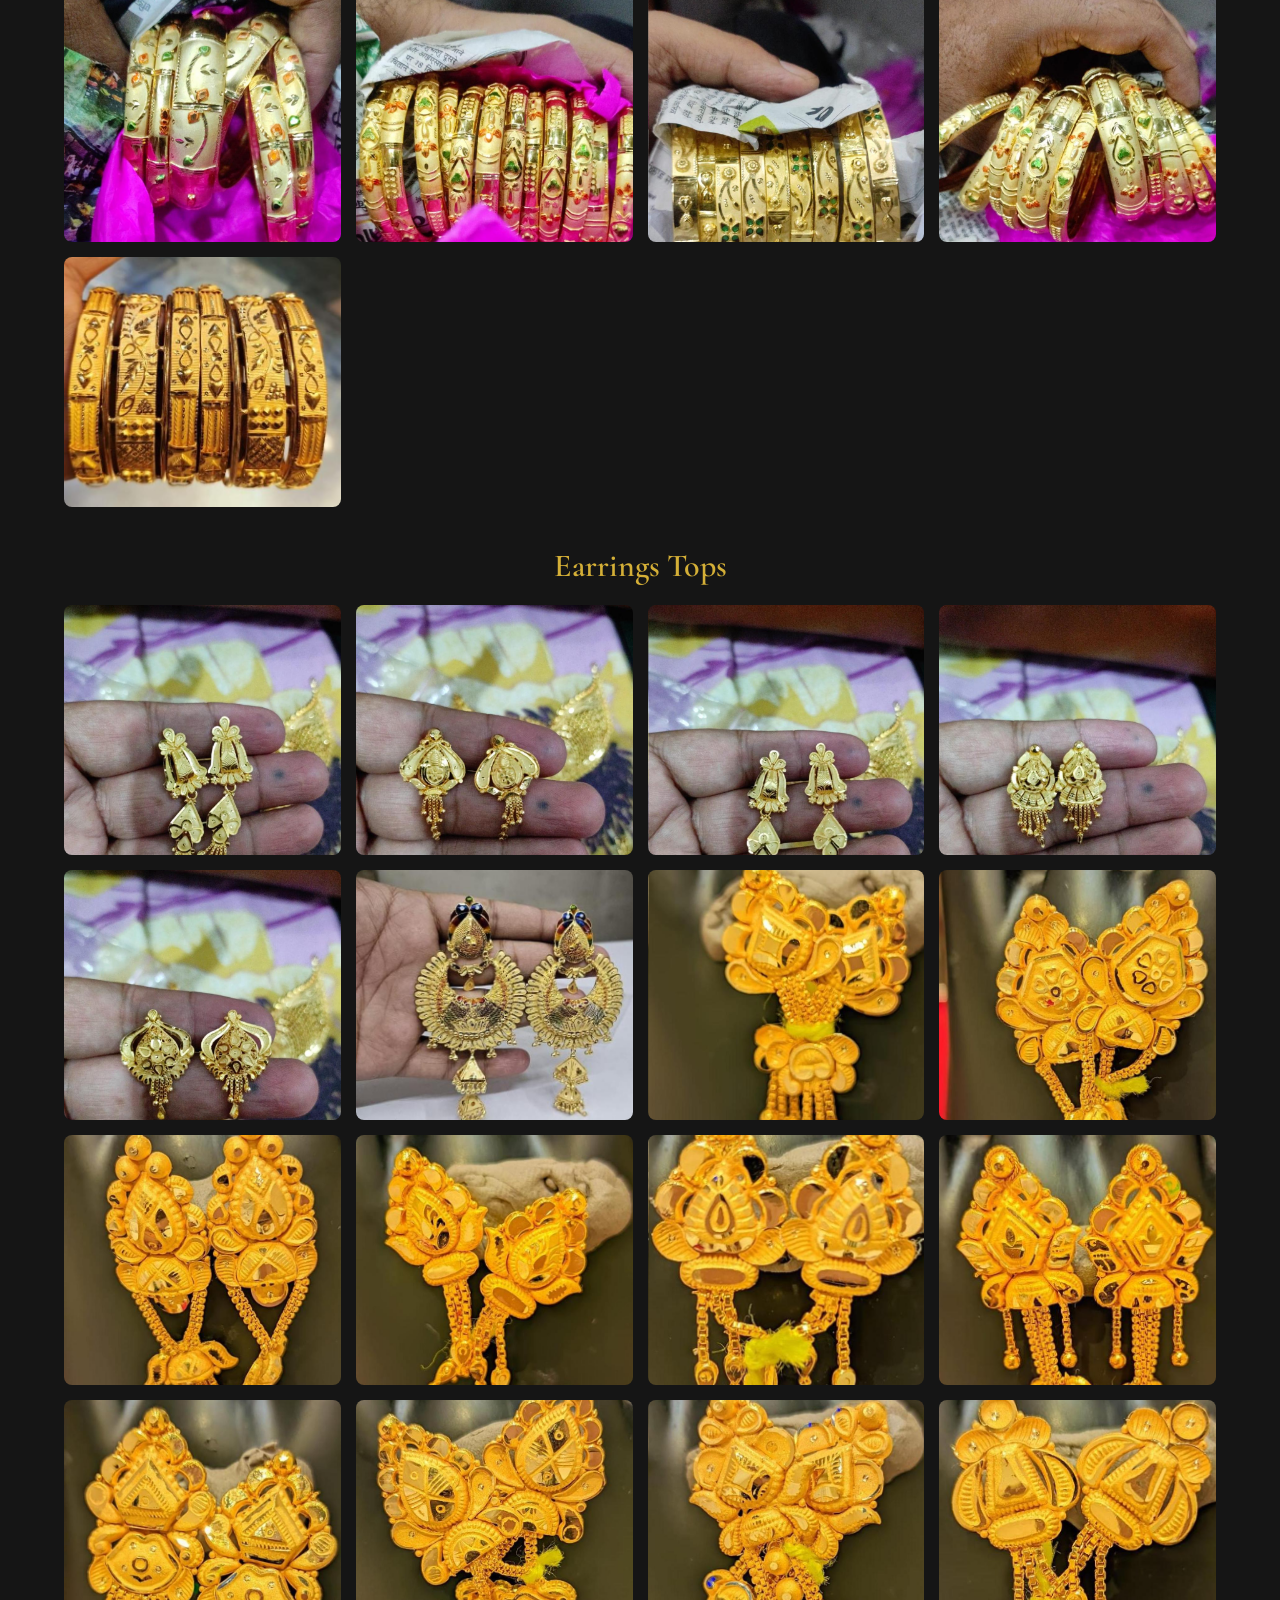
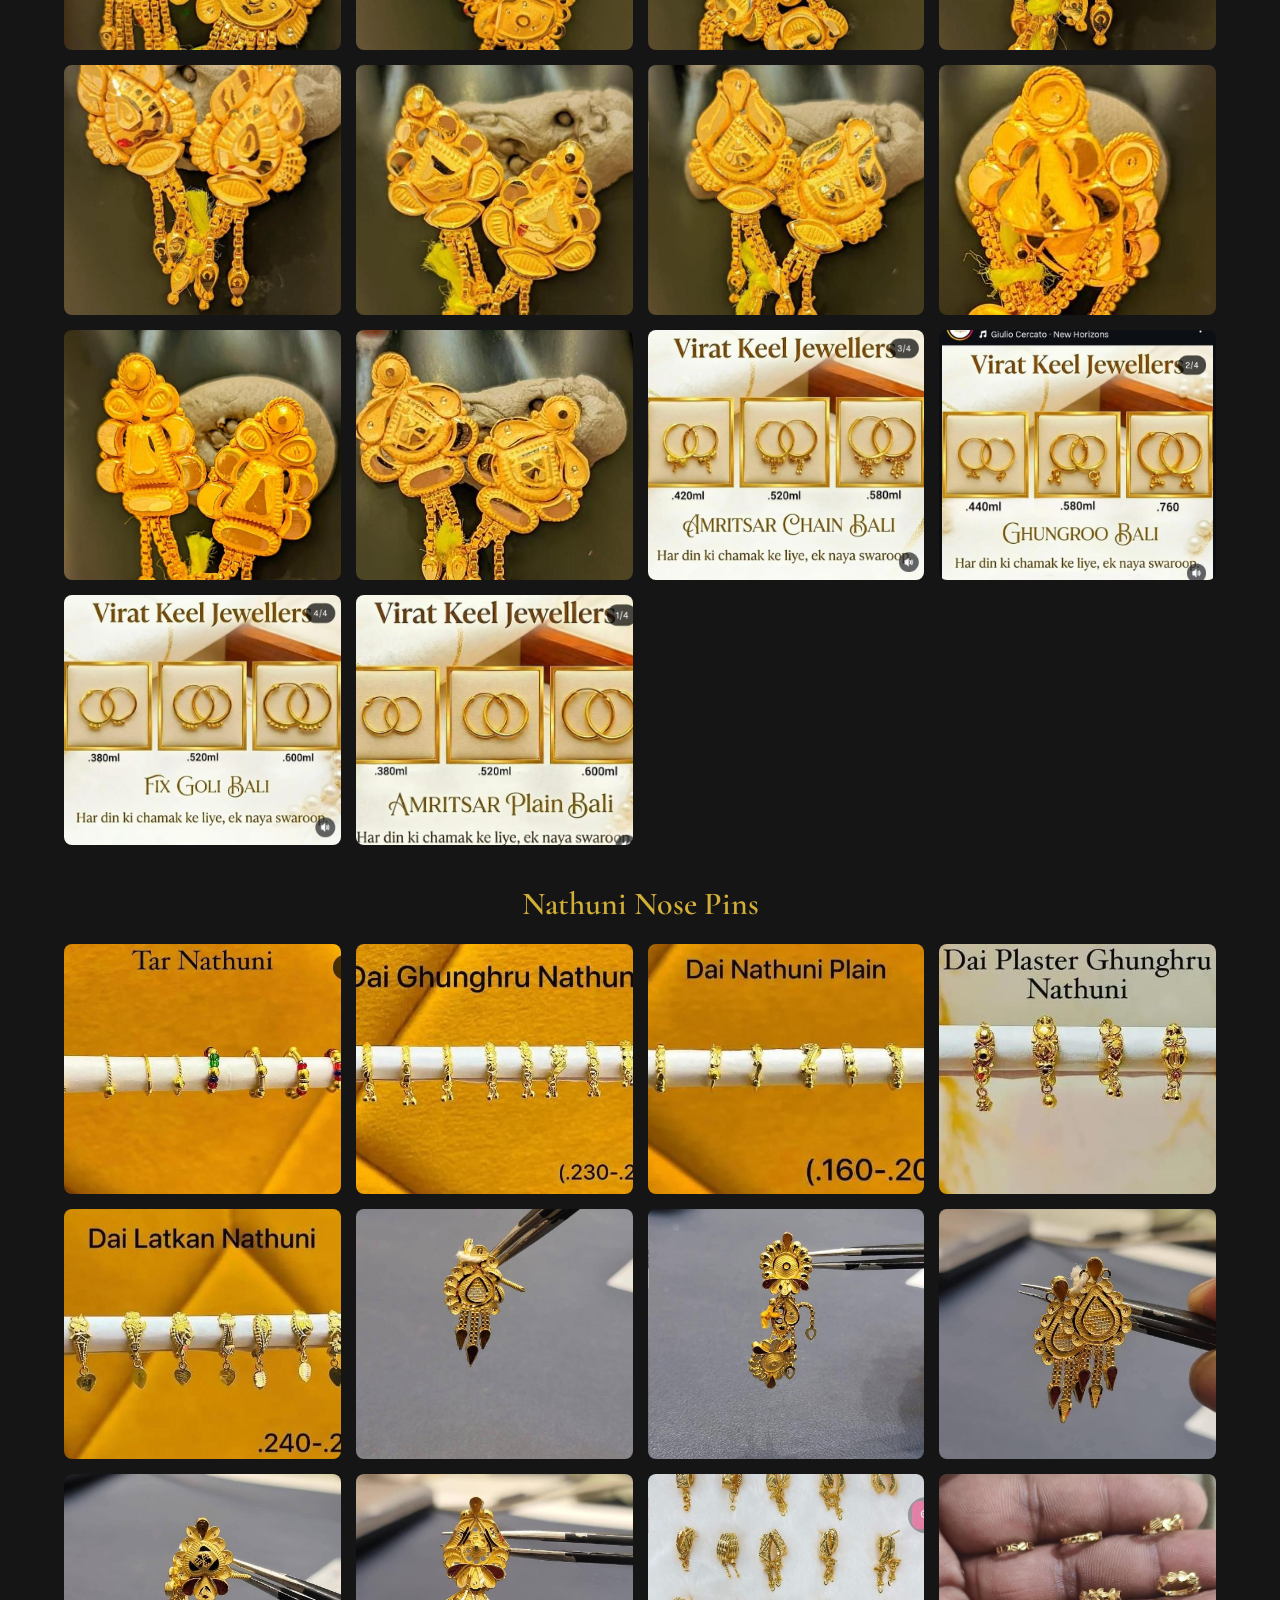
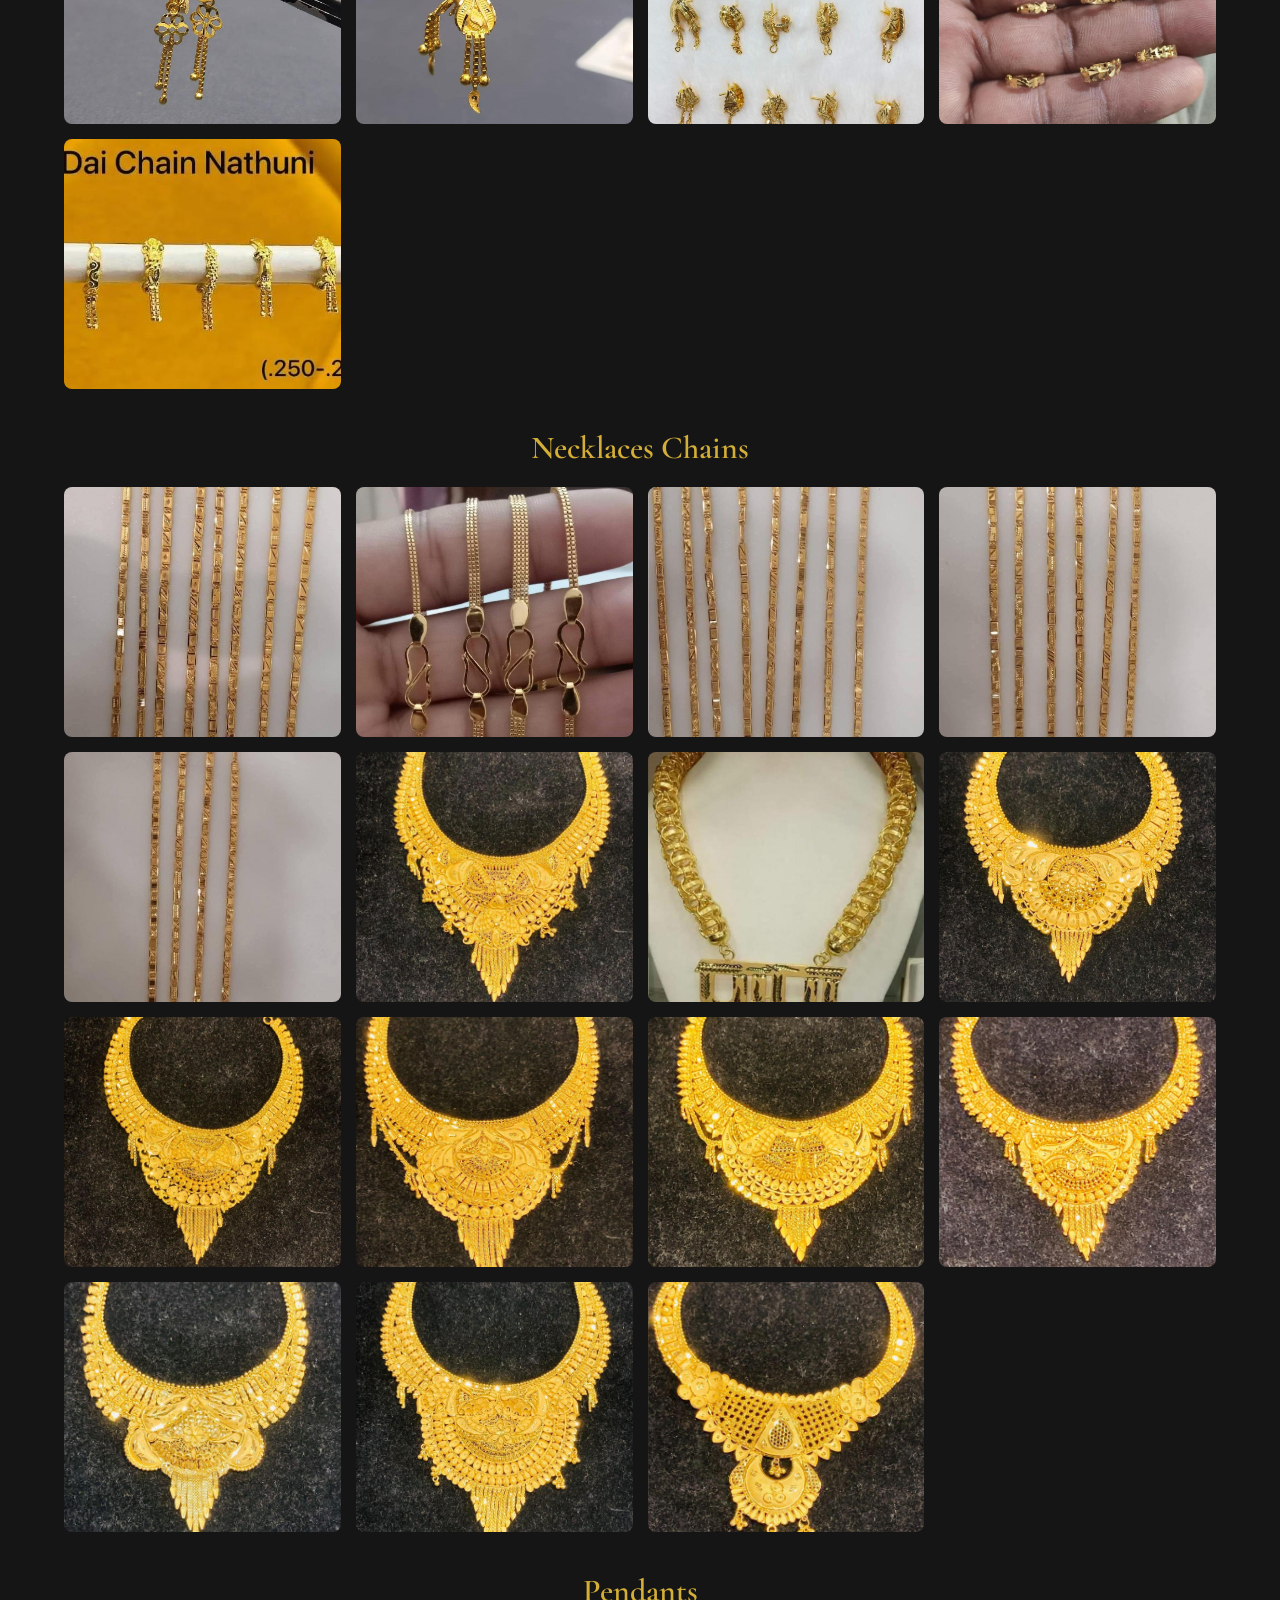
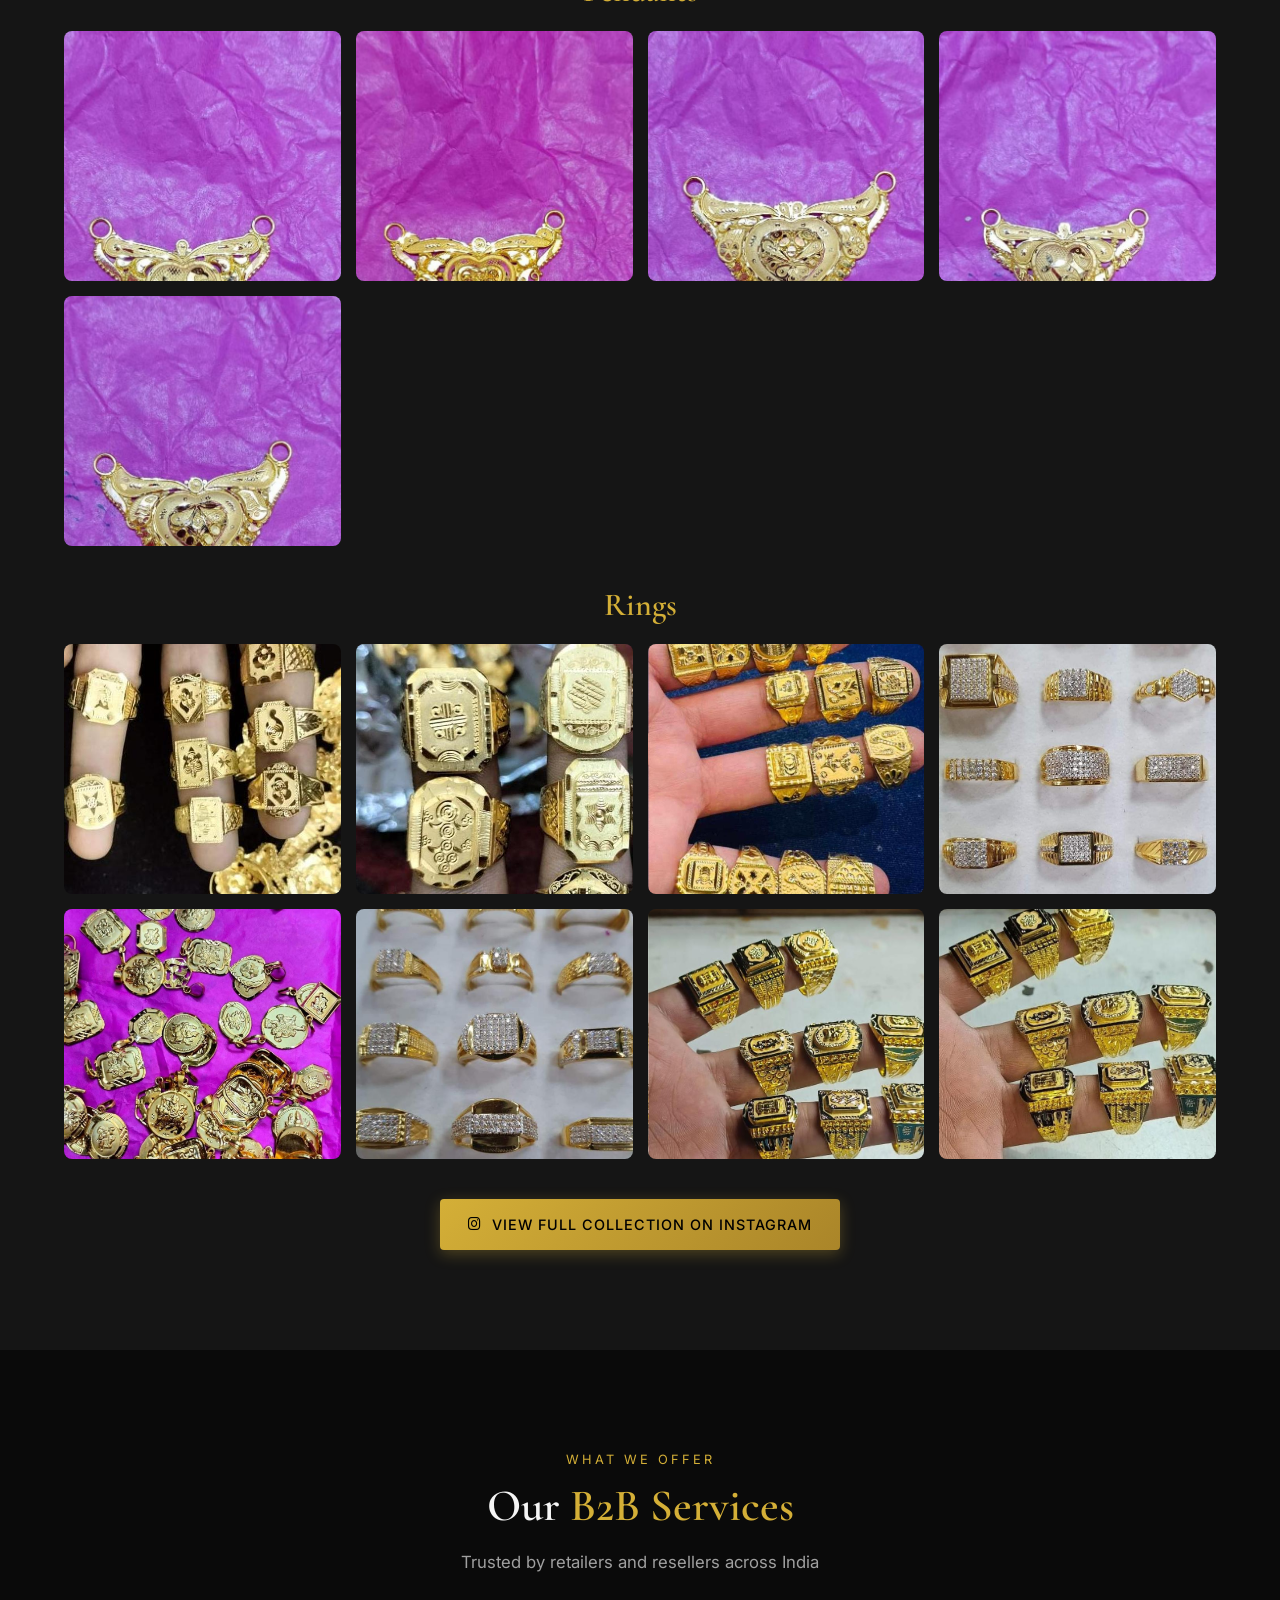
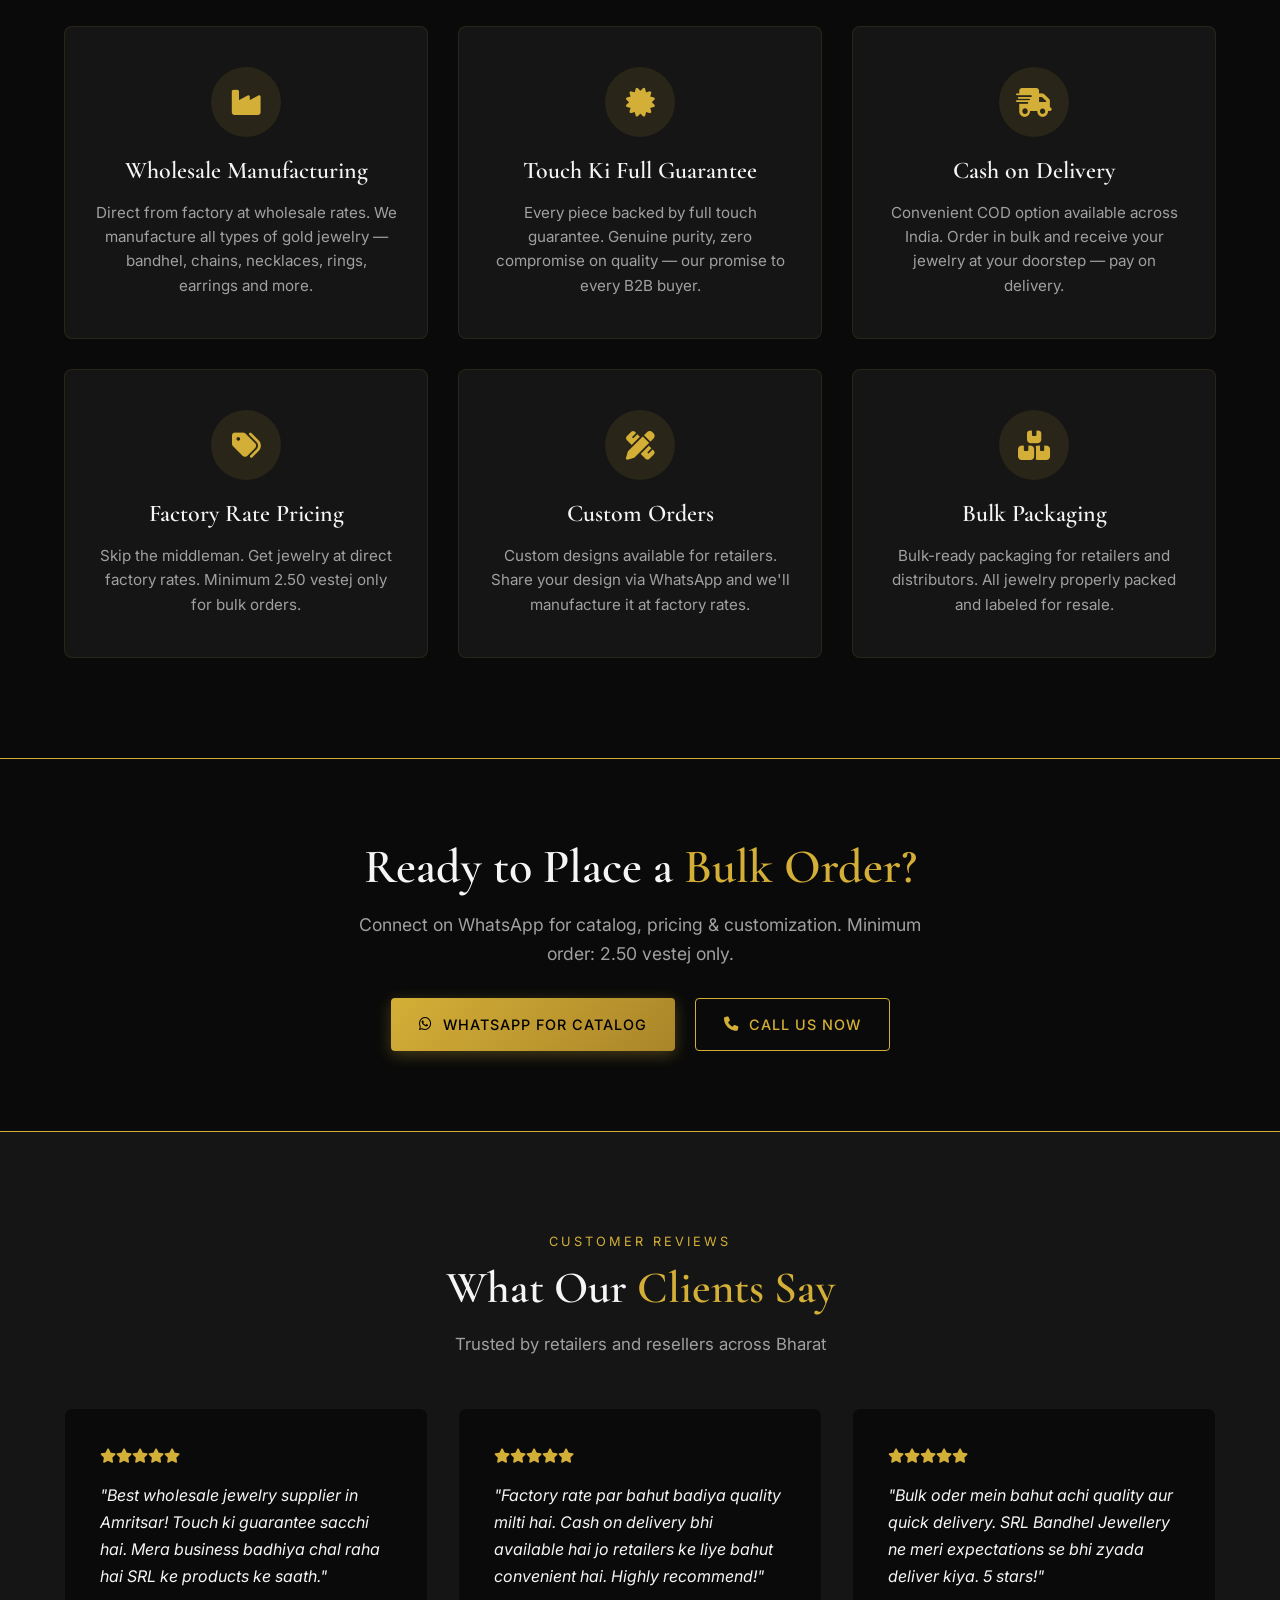
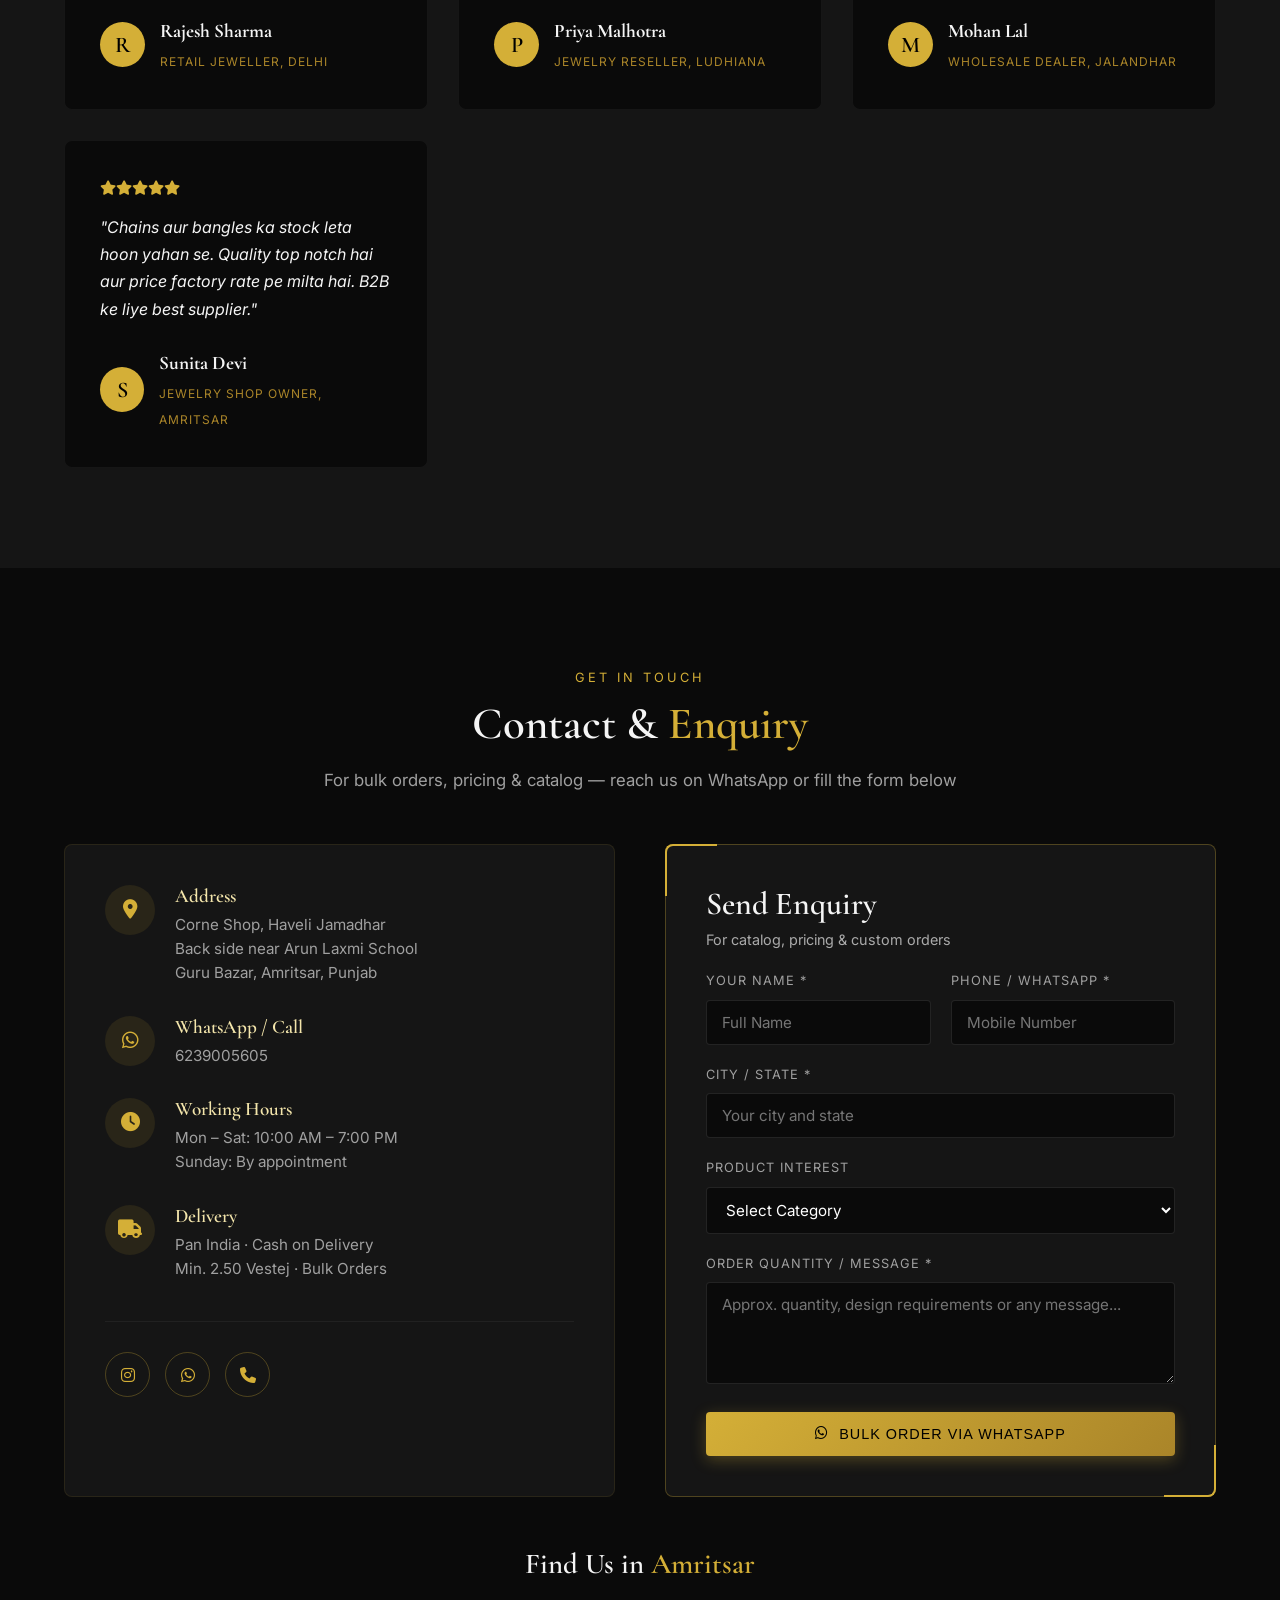
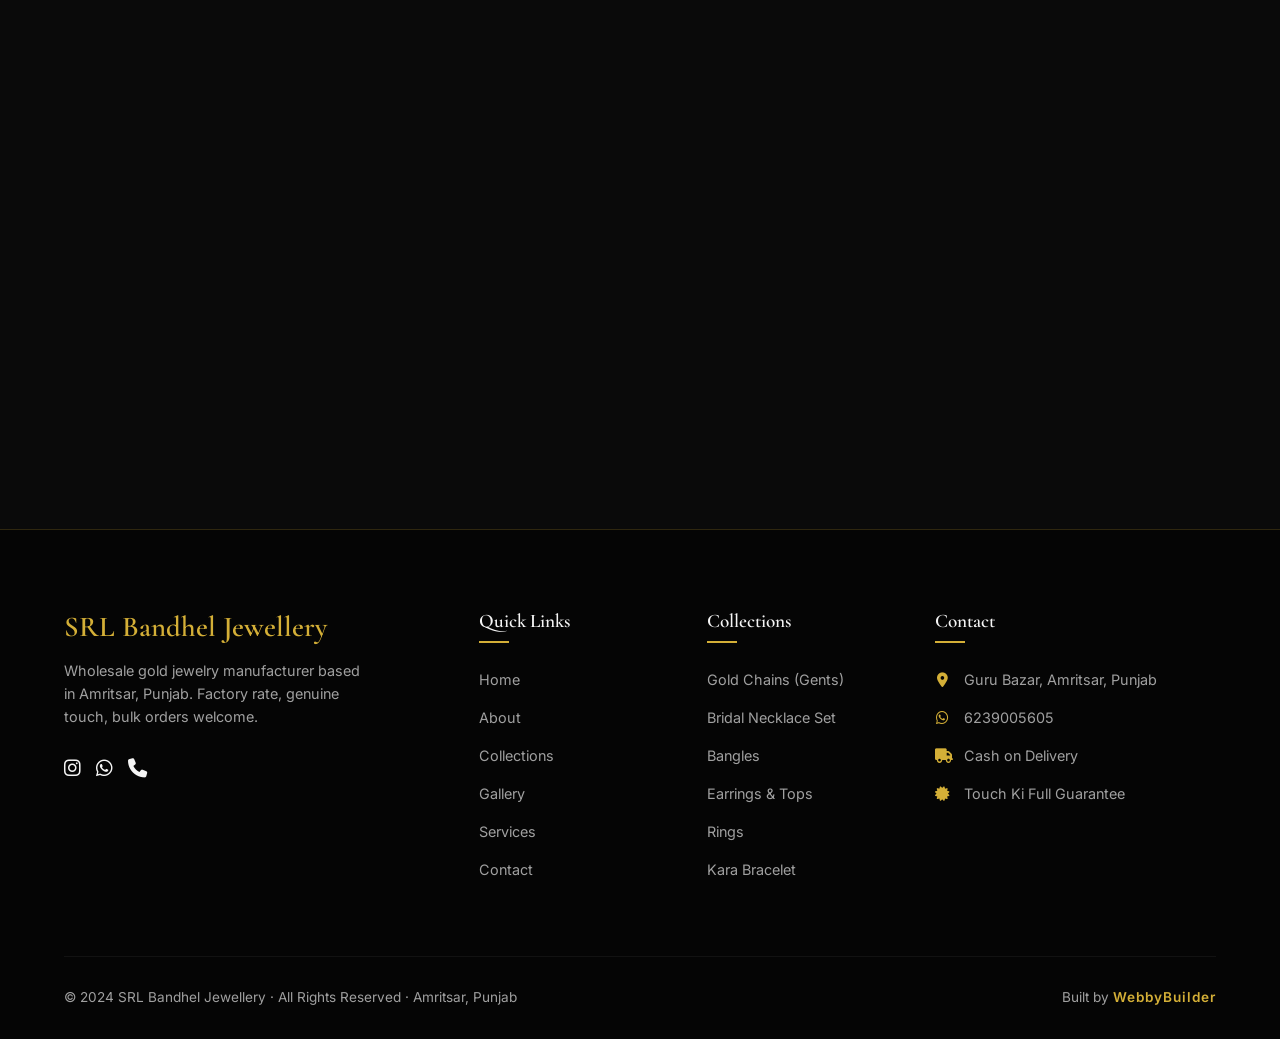
==== commit cca07749: "Add all cropped gallery images section-wise (earrings, necklaces, rings, bangles, nose-pins, pendant" ====
--- a/index.html
+++ b/index.html
@@ -273,63 +273,491 @@
                 <h2 class="section-title">Crafted with <span class="gold-text">Passion</span></h2>
                 <p class="section-sub">A glimpse into our exquisite handcrafted jewelry collection</p>
             </div>
-            <div class="gallery-grid fade-up">
-                <div class="gallery-item large" style="--bg:url('assets/necklace-ladies.jpg')">
-                    <div class="gallery-overlay"><span>Bridal Necklace Set</span></div>
-                </div>
-                <div class="gallery-item" style="--bg:url('assets/chain-mens.jpg')">
-                    <div class="gallery-overlay"><span>Men's Gold Chain</span></div>
-                </div>
-                <div class="gallery-item" style="--bg:url('assets/rings.jpg')">
-                    <div class="gallery-overlay"><span>Rings Collection</span></div>
-                </div>
-                <div class="gallery-item" style="--bg:url('assets/earrings-tops.jpg')">
-                    <div class="gallery-overlay"><span>Earrings & Tops</span></div>
-                </div>
-                <div class="gallery-item large" style="--bg:url('assets/bangles.jpg')">
-                    <div class="gallery-overlay"><span>Gold Bangles</span></div>
-                </div>
-                <div class="gallery-item" style="--bg:url('assets/kara-bracelet.jpg')">
-                    <div class="gallery-overlay"><span>Gold Kara</span></div>
-                </div>
-                <div class="gallery-item" style="--bg:url('assets/chain-mens.jpg')">
-                    <div class="gallery-overlay"><span>Chains Collection</span></div>
-                </div>
-                <div class="gallery-item" style="--bg:url('assets/rings.jpg')">
-                    <div class="gallery-overlay"><span>Designer Rings</span></div>
-                </div>
-                <!-- 10 More Additions as requested -->
-                <div class="gallery-item" style="--bg:url('assets/diamond-ring.png')">
-                    <div class="gallery-overlay"><span>Princess Cut Ring</span></div>
-                </div>
-                <div class="gallery-item" style="--bg:url('assets/heavy-diamond-necklace.png')">
-                    <div class="gallery-overlay"><span>Heavy Bridal Set</span></div>
-                </div>
-                <div class="gallery-item" style="--bg:url('assets/earrings-tops.jpg')">
-                    <div class="gallery-overlay"><span>Gold Baali & Jhumkas</span></div>
-                </div>
-                <div class="gallery-item" style="--bg:url('assets/diamond-pendant.png')">
-                    <div class="gallery-overlay"><span>Solitaire Pendant</span></div>
-                </div>
-                <div class="gallery-item large" style="--bg:url('assets/diamond-necklace.png')">
-                    <div class="gallery-overlay"><span>Diamond Teardrop Set</span></div>
-                </div>
-                <div class="gallery-item" style="--bg:url('assets/ruby-ring.png')">
-                    <div class="gallery-overlay"><span>Ruby Gemstone Ring</span></div>
-                </div>
-                <div class="gallery-item" style="--bg:url('assets/earrings-tops.jpg')">
-                    <div class="gallery-overlay"><span>Traditional Tops</span></div>
-                </div>
-                <div class="gallery-item" style="--bg:url('assets/nose-stud.png')">
-                    <div class="gallery-overlay"><span>Nose Pins & Studs</span></div>
-                </div>
-                <div class="gallery-item" style="--bg:url('assets/bangles.jpg')">
-                    <div class="gallery-overlay"><span>Bridal Bangles</span></div>
-                </div>
-                <div class="gallery-item" style="--bg:url('assets/kara-bracelet.jpg')">
-                    <div class="gallery-overlay"><span>Punjabi Kara</span></div>
-                </div>
-            </div>
+            <h3 style="text-align:center; font-family:'Cormorant Garamond', serif; font-size: 2rem; color: var(--gold); margin: 40px 0 20px 0;"></h3>
+<h3 style="text-align:center; font-family:'Cormorant Garamond', serif; font-size: 2rem; color: var(--gold); margin: 40px 0 20px 0;">Anklets Payal</h3>
+<div class="gallery-grid fade-up">
+    <div class="gallery-item" style="--bg:url('assets/gallery/anklets-payal_77.jpeg')">
+        <div class="gallery-overlay" style="flex-direction:column; justify-content:center; align-items:center; gap:10px;">
+            <span>Anklets Payal</span>
+            <a href="https://wa.me/916239005605?text=Hi%20SRL%20Jewellery!%20I%20am%20interested%20in%20this%20gallery%20item:%20https://weber011.github.io/SRL/assets/gallery/anklets-payal_77.jpeg" target="_blank" class="btn-gold" style="padding: 8px 15px; font-size: 0.9rem;"><i class="fab fa-whatsapp"></i> Enquiry</a>
+        </div>
+    </div>
+</div>
+<h3 style="text-align:center; font-family:'Cormorant Garamond', serif; font-size: 2rem; color: var(--gold); margin: 40px 0 20px 0;">Bangles Bracelets</h3>
+<div class="gallery-grid fade-up">
+    <div class="gallery-item" style="--bg:url('assets/gallery/bangles-bracelets_68.jpeg')">
+        <div class="gallery-overlay" style="flex-direction:column; justify-content:center; align-items:center; gap:10px;">
+            <span>Bangles Bracelets</span>
+            <a href="https://wa.me/916239005605?text=Hi%20SRL%20Jewellery!%20I%20am%20interested%20in%20this%20gallery%20item:%20https://weber011.github.io/SRL/assets/gallery/bangles-bracelets_68.jpeg" target="_blank" class="btn-gold" style="padding: 8px 15px; font-size: 0.9rem;"><i class="fab fa-whatsapp"></i> Enquiry</a>
+        </div>
+    </div>
+    <div class="gallery-item" style="--bg:url('assets/gallery/bangles-bracelets_69.jpeg')">
+        <div class="gallery-overlay" style="flex-direction:column; justify-content:center; align-items:center; gap:10px;">
+            <span>Bangles Bracelets</span>
+            <a href="https://wa.me/916239005605?text=Hi%20SRL%20Jewellery!%20I%20am%20interested%20in%20this%20gallery%20item:%20https://weber011.github.io/SRL/assets/gallery/bangles-bracelets_69.jpeg" target="_blank" class="btn-gold" style="padding: 8px 15px; font-size: 0.9rem;"><i class="fab fa-whatsapp"></i> Enquiry</a>
+        </div>
+    </div>
+    <div class="gallery-item" style="--bg:url('assets/gallery/bangles-bracelets_70.jpeg')">
+        <div class="gallery-overlay" style="flex-direction:column; justify-content:center; align-items:center; gap:10px;">
+            <span>Bangles Bracelets</span>
+            <a href="https://wa.me/916239005605?text=Hi%20SRL%20Jewellery!%20I%20am%20interested%20in%20this%20gallery%20item:%20https://weber011.github.io/SRL/assets/gallery/bangles-bracelets_70.jpeg" target="_blank" class="btn-gold" style="padding: 8px 15px; font-size: 0.9rem;"><i class="fab fa-whatsapp"></i> Enquiry</a>
+        </div>
+    </div>
+    <div class="gallery-item" style="--bg:url('assets/gallery/bangles-bracelets_71.jpeg')">
+        <div class="gallery-overlay" style="flex-direction:column; justify-content:center; align-items:center; gap:10px;">
+            <span>Bangles Bracelets</span>
+            <a href="https://wa.me/916239005605?text=Hi%20SRL%20Jewellery!%20I%20am%20interested%20in%20this%20gallery%20item:%20https://weber011.github.io/SRL/assets/gallery/bangles-bracelets_71.jpeg" target="_blank" class="btn-gold" style="padding: 8px 15px; font-size: 0.9rem;"><i class="fab fa-whatsapp"></i> Enquiry</a>
+        </div>
+    </div>
+    <div class="gallery-item" style="--bg:url('assets/gallery/bangles-bracelets_72.jpeg')">
+        <div class="gallery-overlay" style="flex-direction:column; justify-content:center; align-items:center; gap:10px;">
+            <span>Bangles Bracelets</span>
+            <a href="https://wa.me/916239005605?text=Hi%20SRL%20Jewellery!%20I%20am%20interested%20in%20this%20gallery%20item:%20https://weber011.github.io/SRL/assets/gallery/bangles-bracelets_72.jpeg" target="_blank" class="btn-gold" style="padding: 8px 15px; font-size: 0.9rem;"><i class="fab fa-whatsapp"></i> Enquiry</a>
+        </div>
+    </div>
+    <div class="gallery-item" style="--bg:url('assets/gallery/bangles-bracelets_73.jpeg')">
+        <div class="gallery-overlay" style="flex-direction:column; justify-content:center; align-items:center; gap:10px;">
+            <span>Bangles Bracelets</span>
+            <a href="https://wa.me/916239005605?text=Hi%20SRL%20Jewellery!%20I%20am%20interested%20in%20this%20gallery%20item:%20https://weber011.github.io/SRL/assets/gallery/bangles-bracelets_73.jpeg" target="_blank" class="btn-gold" style="padding: 8px 15px; font-size: 0.9rem;"><i class="fab fa-whatsapp"></i> Enquiry</a>
+        </div>
+    </div>
+    <div class="gallery-item" style="--bg:url('assets/gallery/bangles-bracelets_74.jpeg')">
+        <div class="gallery-overlay" style="flex-direction:column; justify-content:center; align-items:center; gap:10px;">
+            <span>Bangles Bracelets</span>
+            <a href="https://wa.me/916239005605?text=Hi%20SRL%20Jewellery!%20I%20am%20interested%20in%20this%20gallery%20item:%20https://weber011.github.io/SRL/assets/gallery/bangles-bracelets_74.jpeg" target="_blank" class="btn-gold" style="padding: 8px 15px; font-size: 0.9rem;"><i class="fab fa-whatsapp"></i> Enquiry</a>
+        </div>
+    </div>
+    <div class="gallery-item" style="--bg:url('assets/gallery/bangles-bracelets_75.jpeg')">
+        <div class="gallery-overlay" style="flex-direction:column; justify-content:center; align-items:center; gap:10px;">
+            <span>Bangles Bracelets</span>
+            <a href="https://wa.me/916239005605?text=Hi%20SRL%20Jewellery!%20I%20am%20interested%20in%20this%20gallery%20item:%20https://weber011.github.io/SRL/assets/gallery/bangles-bracelets_75.jpeg" target="_blank" class="btn-gold" style="padding: 8px 15px; font-size: 0.9rem;"><i class="fab fa-whatsapp"></i> Enquiry</a>
+        </div>
+    </div>
+    <div class="gallery-item" style="--bg:url('assets/gallery/bangles-bracelets_76.jpeg')">
+        <div class="gallery-overlay" style="flex-direction:column; justify-content:center; align-items:center; gap:10px;">
+            <span>Bangles Bracelets</span>
+            <a href="https://wa.me/916239005605?text=Hi%20SRL%20Jewellery!%20I%20am%20interested%20in%20this%20gallery%20item:%20https://weber011.github.io/SRL/assets/gallery/bangles-bracelets_76.jpeg" target="_blank" class="btn-gold" style="padding: 8px 15px; font-size: 0.9rem;"><i class="fab fa-whatsapp"></i> Enquiry</a>
+        </div>
+    </div>
+</div>
+<h3 style="text-align:center; font-family:'Cormorant Garamond', serif; font-size: 2rem; color: var(--gold); margin: 40px 0 20px 0;">Earrings Tops</h3>
+<div class="gallery-grid fade-up">
+    <div class="gallery-item" style="--bg:url('assets/gallery/earrings-tops_14.jpeg')">
+        <div class="gallery-overlay" style="flex-direction:column; justify-content:center; align-items:center; gap:10px;">
+            <span>Earrings Tops</span>
+            <a href="https://wa.me/916239005605?text=Hi%20SRL%20Jewellery!%20I%20am%20interested%20in%20this%20gallery%20item:%20https://weber011.github.io/SRL/assets/gallery/earrings-tops_14.jpeg" target="_blank" class="btn-gold" style="padding: 8px 15px; font-size: 0.9rem;"><i class="fab fa-whatsapp"></i> Enquiry</a>
+        </div>
+    </div>
+    <div class="gallery-item" style="--bg:url('assets/gallery/earrings-tops_15.jpeg')">
+        <div class="gallery-overlay" style="flex-direction:column; justify-content:center; align-items:center; gap:10px;">
+            <span>Earrings Tops</span>
+            <a href="https://wa.me/916239005605?text=Hi%20SRL%20Jewellery!%20I%20am%20interested%20in%20this%20gallery%20item:%20https://weber011.github.io/SRL/assets/gallery/earrings-tops_15.jpeg" target="_blank" class="btn-gold" style="padding: 8px 15px; font-size: 0.9rem;"><i class="fab fa-whatsapp"></i> Enquiry</a>
+        </div>
+    </div>
+    <div class="gallery-item" style="--bg:url('assets/gallery/earrings-tops_16.jpeg')">
+        <div class="gallery-overlay" style="flex-direction:column; justify-content:center; align-items:center; gap:10px;">
+            <span>Earrings Tops</span>
+            <a href="https://wa.me/916239005605?text=Hi%20SRL%20Jewellery!%20I%20am%20interested%20in%20this%20gallery%20item:%20https://weber011.github.io/SRL/assets/gallery/earrings-tops_16.jpeg" target="_blank" class="btn-gold" style="padding: 8px 15px; font-size: 0.9rem;"><i class="fab fa-whatsapp"></i> Enquiry</a>
+        </div>
+    </div>
+    <div class="gallery-item" style="--bg:url('assets/gallery/earrings-tops_17.jpeg')">
+        <div class="gallery-overlay" style="flex-direction:column; justify-content:center; align-items:center; gap:10px;">
+            <span>Earrings Tops</span>
+            <a href="https://wa.me/916239005605?text=Hi%20SRL%20Jewellery!%20I%20am%20interested%20in%20this%20gallery%20item:%20https://weber011.github.io/SRL/assets/gallery/earrings-tops_17.jpeg" target="_blank" class="btn-gold" style="padding: 8px 15px; font-size: 0.9rem;"><i class="fab fa-whatsapp"></i> Enquiry</a>
+        </div>
+    </div>
+    <div class="gallery-item" style="--bg:url('assets/gallery/earrings-tops_18.jpeg')">
+        <div class="gallery-overlay" style="flex-direction:column; justify-content:center; align-items:center; gap:10px;">
+            <span>Earrings Tops</span>
+            <a href="https://wa.me/916239005605?text=Hi%20SRL%20Jewellery!%20I%20am%20interested%20in%20this%20gallery%20item:%20https://weber011.github.io/SRL/assets/gallery/earrings-tops_18.jpeg" target="_blank" class="btn-gold" style="padding: 8px 15px; font-size: 0.9rem;"><i class="fab fa-whatsapp"></i> Enquiry</a>
+        </div>
+    </div>
+    <div class="gallery-item" style="--bg:url('assets/gallery/earrings-tops_19.jpeg')">
+        <div class="gallery-overlay" style="flex-direction:column; justify-content:center; align-items:center; gap:10px;">
+            <span>Earrings Tops</span>
+            <a href="https://wa.me/916239005605?text=Hi%20SRL%20Jewellery!%20I%20am%20interested%20in%20this%20gallery%20item:%20https://weber011.github.io/SRL/assets/gallery/earrings-tops_19.jpeg" target="_blank" class="btn-gold" style="padding: 8px 15px; font-size: 0.9rem;"><i class="fab fa-whatsapp"></i> Enquiry</a>
+        </div>
+    </div>
+    <div class="gallery-item" style="--bg:url('assets/gallery/earrings-tops_20.jpeg')">
+        <div class="gallery-overlay" style="flex-direction:column; justify-content:center; align-items:center; gap:10px;">
+            <span>Earrings Tops</span>
+            <a href="https://wa.me/916239005605?text=Hi%20SRL%20Jewellery!%20I%20am%20interested%20in%20this%20gallery%20item:%20https://weber011.github.io/SRL/assets/gallery/earrings-tops_20.jpeg" target="_blank" class="btn-gold" style="padding: 8px 15px; font-size: 0.9rem;"><i class="fab fa-whatsapp"></i> Enquiry</a>
+        </div>
+    </div>
+    <div class="gallery-item" style="--bg:url('assets/gallery/earrings-tops_21.jpeg')">
+        <div class="gallery-overlay" style="flex-direction:column; justify-content:center; align-items:center; gap:10px;">
+            <span>Earrings Tops</span>
+            <a href="https://wa.me/916239005605?text=Hi%20SRL%20Jewellery!%20I%20am%20interested%20in%20this%20gallery%20item:%20https://weber011.github.io/SRL/assets/gallery/earrings-tops_21.jpeg" target="_blank" class="btn-gold" style="padding: 8px 15px; font-size: 0.9rem;"><i class="fab fa-whatsapp"></i> Enquiry</a>
+        </div>
+    </div>
+    <div class="gallery-item" style="--bg:url('assets/gallery/earrings-tops_22.jpeg')">
+        <div class="gallery-overlay" style="flex-direction:column; justify-content:center; align-items:center; gap:10px;">
+            <span>Earrings Tops</span>
+            <a href="https://wa.me/916239005605?text=Hi%20SRL%20Jewellery!%20I%20am%20interested%20in%20this%20gallery%20item:%20https://weber011.github.io/SRL/assets/gallery/earrings-tops_22.jpeg" target="_blank" class="btn-gold" style="padding: 8px 15px; font-size: 0.9rem;"><i class="fab fa-whatsapp"></i> Enquiry</a>
+        </div>
+    </div>
+    <div class="gallery-item" style="--bg:url('assets/gallery/earrings-tops_23.jpeg')">
+        <div class="gallery-overlay" style="flex-direction:column; justify-content:center; align-items:center; gap:10px;">
+            <span>Earrings Tops</span>
+            <a href="https://wa.me/916239005605?text=Hi%20SRL%20Jewellery!%20I%20am%20interested%20in%20this%20gallery%20item:%20https://weber011.github.io/SRL/assets/gallery/earrings-tops_23.jpeg" target="_blank" class="btn-gold" style="padding: 8px 15px; font-size: 0.9rem;"><i class="fab fa-whatsapp"></i> Enquiry</a>
+        </div>
+    </div>
+    <div class="gallery-item" style="--bg:url('assets/gallery/earrings-tops_24.jpeg')">
+        <div class="gallery-overlay" style="flex-direction:column; justify-content:center; align-items:center; gap:10px;">
+            <span>Earrings Tops</span>
+            <a href="https://wa.me/916239005605?text=Hi%20SRL%20Jewellery!%20I%20am%20interested%20in%20this%20gallery%20item:%20https://weber011.github.io/SRL/assets/gallery/earrings-tops_24.jpeg" target="_blank" class="btn-gold" style="padding: 8px 15px; font-size: 0.9rem;"><i class="fab fa-whatsapp"></i> Enquiry</a>
+        </div>
+    </div>
+    <div class="gallery-item" style="--bg:url('assets/gallery/earrings-tops_25.jpeg')">
+        <div class="gallery-overlay" style="flex-direction:column; justify-content:center; align-items:center; gap:10px;">
+            <span>Earrings Tops</span>
+            <a href="https://wa.me/916239005605?text=Hi%20SRL%20Jewellery!%20I%20am%20interested%20in%20this%20gallery%20item:%20https://weber011.github.io/SRL/assets/gallery/earrings-tops_25.jpeg" target="_blank" class="btn-gold" style="padding: 8px 15px; font-size: 0.9rem;"><i class="fab fa-whatsapp"></i> Enquiry</a>
+        </div>
+    </div>
+    <div class="gallery-item" style="--bg:url('assets/gallery/earrings-tops_26.jpeg')">
+        <div class="gallery-overlay" style="flex-direction:column; justify-content:center; align-items:center; gap:10px;">
+            <span>Earrings Tops</span>
+            <a href="https://wa.me/916239005605?text=Hi%20SRL%20Jewellery!%20I%20am%20interested%20in%20this%20gallery%20item:%20https://weber011.github.io/SRL/assets/gallery/earrings-tops_26.jpeg" target="_blank" class="btn-gold" style="padding: 8px 15px; font-size: 0.9rem;"><i class="fab fa-whatsapp"></i> Enquiry</a>
+        </div>
+    </div>
+    <div class="gallery-item" style="--bg:url('assets/gallery/earrings-tops_27.jpeg')">
+        <div class="gallery-overlay" style="flex-direction:column; justify-content:center; align-items:center; gap:10px;">
+            <span>Earrings Tops</span>
+            <a href="https://wa.me/916239005605?text=Hi%20SRL%20Jewellery!%20I%20am%20interested%20in%20this%20gallery%20item:%20https://weber011.github.io/SRL/assets/gallery/earrings-tops_27.jpeg" target="_blank" class="btn-gold" style="padding: 8px 15px; font-size: 0.9rem;"><i class="fab fa-whatsapp"></i> Enquiry</a>
+        </div>
+    </div>
+    <div class="gallery-item" style="--bg:url('assets/gallery/earrings-tops_28.jpeg')">
+        <div class="gallery-overlay" style="flex-direction:column; justify-content:center; align-items:center; gap:10px;">
+            <span>Earrings Tops</span>
+            <a href="https://wa.me/916239005605?text=Hi%20SRL%20Jewellery!%20I%20am%20interested%20in%20this%20gallery%20item:%20https://weber011.github.io/SRL/assets/gallery/earrings-tops_28.jpeg" target="_blank" class="btn-gold" style="padding: 8px 15px; font-size: 0.9rem;"><i class="fab fa-whatsapp"></i> Enquiry</a>
+        </div>
+    </div>
+    <div class="gallery-item" style="--bg:url('assets/gallery/earrings-tops_29.jpeg')">
+        <div class="gallery-overlay" style="flex-direction:column; justify-content:center; align-items:center; gap:10px;">
+            <span>Earrings Tops</span>
+            <a href="https://wa.me/916239005605?text=Hi%20SRL%20Jewellery!%20I%20am%20interested%20in%20this%20gallery%20item:%20https://weber011.github.io/SRL/assets/gallery/earrings-tops_29.jpeg" target="_blank" class="btn-gold" style="padding: 8px 15px; font-size: 0.9rem;"><i class="fab fa-whatsapp"></i> Enquiry</a>
+        </div>
+    </div>
+    <div class="gallery-item" style="--bg:url('assets/gallery/earrings-tops_30.jpeg')">
+        <div class="gallery-overlay" style="flex-direction:column; justify-content:center; align-items:center; gap:10px;">
+            <span>Earrings Tops</span>
+            <a href="https://wa.me/916239005605?text=Hi%20SRL%20Jewellery!%20I%20am%20interested%20in%20this%20gallery%20item:%20https://weber011.github.io/SRL/assets/gallery/earrings-tops_30.jpeg" target="_blank" class="btn-gold" style="padding: 8px 15px; font-size: 0.9rem;"><i class="fab fa-whatsapp"></i> Enquiry</a>
+        </div>
+    </div>
+    <div class="gallery-item" style="--bg:url('assets/gallery/earrings-tops_31.jpeg')">
+        <div class="gallery-overlay" style="flex-direction:column; justify-content:center; align-items:center; gap:10px;">
+            <span>Earrings Tops</span>
+            <a href="https://wa.me/916239005605?text=Hi%20SRL%20Jewellery!%20I%20am%20interested%20in%20this%20gallery%20item:%20https://weber011.github.io/SRL/assets/gallery/earrings-tops_31.jpeg" target="_blank" class="btn-gold" style="padding: 8px 15px; font-size: 0.9rem;"><i class="fab fa-whatsapp"></i> Enquiry</a>
+        </div>
+    </div>
+    <div class="gallery-item" style="--bg:url('assets/gallery/earrings-tops_32.jpeg')">
+        <div class="gallery-overlay" style="flex-direction:column; justify-content:center; align-items:center; gap:10px;">
+            <span>Earrings Tops</span>
+            <a href="https://wa.me/916239005605?text=Hi%20SRL%20Jewellery!%20I%20am%20interested%20in%20this%20gallery%20item:%20https://weber011.github.io/SRL/assets/gallery/earrings-tops_32.jpeg" target="_blank" class="btn-gold" style="padding: 8px 15px; font-size: 0.9rem;"><i class="fab fa-whatsapp"></i> Enquiry</a>
+        </div>
+    </div>
+    <div class="gallery-item" style="--bg:url('assets/gallery/earrings-tops_33.jpeg')">
+        <div class="gallery-overlay" style="flex-direction:column; justify-content:center; align-items:center; gap:10px;">
+            <span>Earrings Tops</span>
+            <a href="https://wa.me/916239005605?text=Hi%20SRL%20Jewellery!%20I%20am%20interested%20in%20this%20gallery%20item:%20https://weber011.github.io/SRL/assets/gallery/earrings-tops_33.jpeg" target="_blank" class="btn-gold" style="padding: 8px 15px; font-size: 0.9rem;"><i class="fab fa-whatsapp"></i> Enquiry</a>
+        </div>
+    </div>
+    <div class="gallery-item" style="--bg:url('assets/gallery/earrings-tops_34.jpeg')">
+        <div class="gallery-overlay" style="flex-direction:column; justify-content:center; align-items:center; gap:10px;">
+            <span>Earrings Tops</span>
+            <a href="https://wa.me/916239005605?text=Hi%20SRL%20Jewellery!%20I%20am%20interested%20in%20this%20gallery%20item:%20https://weber011.github.io/SRL/assets/gallery/earrings-tops_34.jpeg" target="_blank" class="btn-gold" style="padding: 8px 15px; font-size: 0.9rem;"><i class="fab fa-whatsapp"></i> Enquiry</a>
+        </div>
+    </div>
+    <div class="gallery-item" style="--bg:url('assets/gallery/earrings-tops_35.jpeg')">
+        <div class="gallery-overlay" style="flex-direction:column; justify-content:center; align-items:center; gap:10px;">
+            <span>Earrings Tops</span>
+            <a href="https://wa.me/916239005605?text=Hi%20SRL%20Jewellery!%20I%20am%20interested%20in%20this%20gallery%20item:%20https://weber011.github.io/SRL/assets/gallery/earrings-tops_35.jpeg" target="_blank" class="btn-gold" style="padding: 8px 15px; font-size: 0.9rem;"><i class="fab fa-whatsapp"></i> Enquiry</a>
+        </div>
+    </div>
+    <div class="gallery-item" style="--bg:url('assets/gallery/earrings-tops_36.jpeg')">
+        <div class="gallery-overlay" style="flex-direction:column; justify-content:center; align-items:center; gap:10px;">
+            <span>Earrings Tops</span>
+            <a href="https://wa.me/916239005605?text=Hi%20SRL%20Jewellery!%20I%20am%20interested%20in%20this%20gallery%20item:%20https://weber011.github.io/SRL/assets/gallery/earrings-tops_36.jpeg" target="_blank" class="btn-gold" style="padding: 8px 15px; font-size: 0.9rem;"><i class="fab fa-whatsapp"></i> Enquiry</a>
+        </div>
+    </div>
+    <div class="gallery-item" style="--bg:url('assets/gallery/earrings-tops_37.jpeg')">
+        <div class="gallery-overlay" style="flex-direction:column; justify-content:center; align-items:center; gap:10px;">
+            <span>Earrings Tops</span>
+            <a href="https://wa.me/916239005605?text=Hi%20SRL%20Jewellery!%20I%20am%20interested%20in%20this%20gallery%20item:%20https://weber011.github.io/SRL/assets/gallery/earrings-tops_37.jpeg" target="_blank" class="btn-gold" style="padding: 8px 15px; font-size: 0.9rem;"><i class="fab fa-whatsapp"></i> Enquiry</a>
+        </div>
+    </div>
+    <div class="gallery-item" style="--bg:url('assets/gallery/earrings-tops_38.jpeg')">
+        <div class="gallery-overlay" style="flex-direction:column; justify-content:center; align-items:center; gap:10px;">
+            <span>Earrings Tops</span>
+            <a href="https://wa.me/916239005605?text=Hi%20SRL%20Jewellery!%20I%20am%20interested%20in%20this%20gallery%20item:%20https://weber011.github.io/SRL/assets/gallery/earrings-tops_38.jpeg" target="_blank" class="btn-gold" style="padding: 8px 15px; font-size: 0.9rem;"><i class="fab fa-whatsapp"></i> Enquiry</a>
+        </div>
+    </div>
+    <div class="gallery-item" style="--bg:url('assets/gallery/earrings-tops_39.jpeg')">
+        <div class="gallery-overlay" style="flex-direction:column; justify-content:center; align-items:center; gap:10px;">
+            <span>Earrings Tops</span>
+            <a href="https://wa.me/916239005605?text=Hi%20SRL%20Jewellery!%20I%20am%20interested%20in%20this%20gallery%20item:%20https://weber011.github.io/SRL/assets/gallery/earrings-tops_39.jpeg" target="_blank" class="btn-gold" style="padding: 8px 15px; font-size: 0.9rem;"><i class="fab fa-whatsapp"></i> Enquiry</a>
+        </div>
+    </div>
+</div>
+<h3 style="text-align:center; font-family:'Cormorant Garamond', serif; font-size: 2rem; color: var(--gold); margin: 40px 0 20px 0;">Nathuni Nose Pins</h3>
+<div class="gallery-grid fade-up">
+    <div class="gallery-item" style="--bg:url('assets/gallery/nathuni-nose-pins_1.jpeg')">
+        <div class="gallery-overlay" style="flex-direction:column; justify-content:center; align-items:center; gap:10px;">
+            <span>Nathuni Nose Pins</span>
+            <a href="https://wa.me/916239005605?text=Hi%20SRL%20Jewellery!%20I%20am%20interested%20in%20this%20gallery%20item:%20https://weber011.github.io/SRL/assets/gallery/nathuni-nose-pins_1.jpeg" target="_blank" class="btn-gold" style="padding: 8px 15px; font-size: 0.9rem;"><i class="fab fa-whatsapp"></i> Enquiry</a>
+        </div>
+    </div>
+    <div class="gallery-item" style="--bg:url('assets/gallery/nathuni-nose-pins_10.jpeg')">
+        <div class="gallery-overlay" style="flex-direction:column; justify-content:center; align-items:center; gap:10px;">
+            <span>Nathuni Nose Pins</span>
+            <a href="https://wa.me/916239005605?text=Hi%20SRL%20Jewellery!%20I%20am%20interested%20in%20this%20gallery%20item:%20https://weber011.github.io/SRL/assets/gallery/nathuni-nose-pins_10.jpeg" target="_blank" class="btn-gold" style="padding: 8px 15px; font-size: 0.9rem;"><i class="fab fa-whatsapp"></i> Enquiry</a>
+        </div>
+    </div>
+    <div class="gallery-item" style="--bg:url('assets/gallery/nathuni-nose-pins_11.jpeg')">
+        <div class="gallery-overlay" style="flex-direction:column; justify-content:center; align-items:center; gap:10px;">
+            <span>Nathuni Nose Pins</span>
+            <a href="https://wa.me/916239005605?text=Hi%20SRL%20Jewellery!%20I%20am%20interested%20in%20this%20gallery%20item:%20https://weber011.github.io/SRL/assets/gallery/nathuni-nose-pins_11.jpeg" target="_blank" class="btn-gold" style="padding: 8px 15px; font-size: 0.9rem;"><i class="fab fa-whatsapp"></i> Enquiry</a>
+        </div>
+    </div>
+    <div class="gallery-item" style="--bg:url('assets/gallery/nathuni-nose-pins_12.jpeg')">
+        <div class="gallery-overlay" style="flex-direction:column; justify-content:center; align-items:center; gap:10px;">
+            <span>Nathuni Nose Pins</span>
+            <a href="https://wa.me/916239005605?text=Hi%20SRL%20Jewellery!%20I%20am%20interested%20in%20this%20gallery%20item:%20https://weber011.github.io/SRL/assets/gallery/nathuni-nose-pins_12.jpeg" target="_blank" class="btn-gold" style="padding: 8px 15px; font-size: 0.9rem;"><i class="fab fa-whatsapp"></i> Enquiry</a>
+        </div>
+    </div>
+    <div class="gallery-item" style="--bg:url('assets/gallery/nathuni-nose-pins_13.jpeg')">
+        <div class="gallery-overlay" style="flex-direction:column; justify-content:center; align-items:center; gap:10px;">
+            <span>Nathuni Nose Pins</span>
+            <a href="https://wa.me/916239005605?text=Hi%20SRL%20Jewellery!%20I%20am%20interested%20in%20this%20gallery%20item:%20https://weber011.github.io/SRL/assets/gallery/nathuni-nose-pins_13.jpeg" target="_blank" class="btn-gold" style="padding: 8px 15px; font-size: 0.9rem;"><i class="fab fa-whatsapp"></i> Enquiry</a>
+        </div>
+    </div>
+    <div class="gallery-item" style="--bg:url('assets/gallery/nathuni-nose-pins_2.jpeg')">
+        <div class="gallery-overlay" style="flex-direction:column; justify-content:center; align-items:center; gap:10px;">
+            <span>Nathuni Nose Pins</span>
+            <a href="https://wa.me/916239005605?text=Hi%20SRL%20Jewellery!%20I%20am%20interested%20in%20this%20gallery%20item:%20https://weber011.github.io/SRL/assets/gallery/nathuni-nose-pins_2.jpeg" target="_blank" class="btn-gold" style="padding: 8px 15px; font-size: 0.9rem;"><i class="fab fa-whatsapp"></i> Enquiry</a>
+        </div>
+    </div>
+    <div class="gallery-item" style="--bg:url('assets/gallery/nathuni-nose-pins_3.jpeg')">
+        <div class="gallery-overlay" style="flex-direction:column; justify-content:center; align-items:center; gap:10px;">
+            <span>Nathuni Nose Pins</span>
+            <a href="https://wa.me/916239005605?text=Hi%20SRL%20Jewellery!%20I%20am%20interested%20in%20this%20gallery%20item:%20https://weber011.github.io/SRL/assets/gallery/nathuni-nose-pins_3.jpeg" target="_blank" class="btn-gold" style="padding: 8px 15px; font-size: 0.9rem;"><i class="fab fa-whatsapp"></i> Enquiry</a>
+        </div>
+    </div>
+    <div class="gallery-item" style="--bg:url('assets/gallery/nathuni-nose-pins_4.jpeg')">
+        <div class="gallery-overlay" style="flex-direction:column; justify-content:center; align-items:center; gap:10px;">
+            <span>Nathuni Nose Pins</span>
+            <a href="https://wa.me/916239005605?text=Hi%20SRL%20Jewellery!%20I%20am%20interested%20in%20this%20gallery%20item:%20https://weber011.github.io/SRL/assets/gallery/nathuni-nose-pins_4.jpeg" target="_blank" class="btn-gold" style="padding: 8px 15px; font-size: 0.9rem;"><i class="fab fa-whatsapp"></i> Enquiry</a>
+        </div>
+    </div>
+    <div class="gallery-item" style="--bg:url('assets/gallery/nathuni-nose-pins_5.jpeg')">
+        <div class="gallery-overlay" style="flex-direction:column; justify-content:center; align-items:center; gap:10px;">
+            <span>Nathuni Nose Pins</span>
+            <a href="https://wa.me/916239005605?text=Hi%20SRL%20Jewellery!%20I%20am%20interested%20in%20this%20gallery%20item:%20https://weber011.github.io/SRL/assets/gallery/nathuni-nose-pins_5.jpeg" target="_blank" class="btn-gold" style="padding: 8px 15px; font-size: 0.9rem;"><i class="fab fa-whatsapp"></i> Enquiry</a>
+        </div>
+    </div>
+    <div class="gallery-item" style="--bg:url('assets/gallery/nathuni-nose-pins_6.jpeg')">
+        <div class="gallery-overlay" style="flex-direction:column; justify-content:center; align-items:center; gap:10px;">
+            <span>Nathuni Nose Pins</span>
+            <a href="https://wa.me/916239005605?text=Hi%20SRL%20Jewellery!%20I%20am%20interested%20in%20this%20gallery%20item:%20https://weber011.github.io/SRL/assets/gallery/nathuni-nose-pins_6.jpeg" target="_blank" class="btn-gold" style="padding: 8px 15px; font-size: 0.9rem;"><i class="fab fa-whatsapp"></i> Enquiry</a>
+        </div>
+    </div>
+    <div class="gallery-item" style="--bg:url('assets/gallery/nathuni-nose-pins_7.jpeg')">
+        <div class="gallery-overlay" style="flex-direction:column; justify-content:center; align-items:center; gap:10px;">
+            <span>Nathuni Nose Pins</span>
+            <a href="https://wa.me/916239005605?text=Hi%20SRL%20Jewellery!%20I%20am%20interested%20in%20this%20gallery%20item:%20https://weber011.github.io/SRL/assets/gallery/nathuni-nose-pins_7.jpeg" target="_blank" class="btn-gold" style="padding: 8px 15px; font-size: 0.9rem;"><i class="fab fa-whatsapp"></i> Enquiry</a>
+        </div>
+    </div>
+    <div class="gallery-item" style="--bg:url('assets/gallery/nathuni-nose-pins_8.jpeg')">
+        <div class="gallery-overlay" style="flex-direction:column; justify-content:center; align-items:center; gap:10px;">
+            <span>Nathuni Nose Pins</span>
+            <a href="https://wa.me/916239005605?text=Hi%20SRL%20Jewellery!%20I%20am%20interested%20in%20this%20gallery%20item:%20https://weber011.github.io/SRL/assets/gallery/nathuni-nose-pins_8.jpeg" target="_blank" class="btn-gold" style="padding: 8px 15px; font-size: 0.9rem;"><i class="fab fa-whatsapp"></i> Enquiry</a>
+        </div>
+    </div>
+    <div class="gallery-item" style="--bg:url('assets/gallery/nathuni-nose-pins_9.jpeg')">
+        <div class="gallery-overlay" style="flex-direction:column; justify-content:center; align-items:center; gap:10px;">
+            <span>Nathuni Nose Pins</span>
+            <a href="https://wa.me/916239005605?text=Hi%20SRL%20Jewellery!%20I%20am%20interested%20in%20this%20gallery%20item:%20https://weber011.github.io/SRL/assets/gallery/nathuni-nose-pins_9.jpeg" target="_blank" class="btn-gold" style="padding: 8px 15px; font-size: 0.9rem;"><i class="fab fa-whatsapp"></i> Enquiry</a>
+        </div>
+    </div>
+</div>
+<h3 style="text-align:center; font-family:'Cormorant Garamond', serif; font-size: 2rem; color: var(--gold); margin: 40px 0 20px 0;">Necklaces Chains</h3>
+<div class="gallery-grid fade-up">
+    <div class="gallery-item" style="--bg:url('assets/gallery/necklaces-chains_45.jpeg')">
+        <div class="gallery-overlay" style="flex-direction:column; justify-content:center; align-items:center; gap:10px;">
+            <span>Necklaces Chains</span>
+            <a href="https://wa.me/916239005605?text=Hi%20SRL%20Jewellery!%20I%20am%20interested%20in%20this%20gallery%20item:%20https://weber011.github.io/SRL/assets/gallery/necklaces-chains_45.jpeg" target="_blank" class="btn-gold" style="padding: 8px 15px; font-size: 0.9rem;"><i class="fab fa-whatsapp"></i> Enquiry</a>
+        </div>
+    </div>
+    <div class="gallery-item" style="--bg:url('assets/gallery/necklaces-chains_46.jpeg')">
+        <div class="gallery-overlay" style="flex-direction:column; justify-content:center; align-items:center; gap:10px;">
+            <span>Necklaces Chains</span>
+            <a href="https://wa.me/916239005605?text=Hi%20SRL%20Jewellery!%20I%20am%20interested%20in%20this%20gallery%20item:%20https://weber011.github.io/SRL/assets/gallery/necklaces-chains_46.jpeg" target="_blank" class="btn-gold" style="padding: 8px 15px; font-size: 0.9rem;"><i class="fab fa-whatsapp"></i> Enquiry</a>
+        </div>
+    </div>
+    <div class="gallery-item" style="--bg:url('assets/gallery/necklaces-chains_47.jpeg')">
+        <div class="gallery-overlay" style="flex-direction:column; justify-content:center; align-items:center; gap:10px;">
+            <span>Necklaces Chains</span>
+            <a href="https://wa.me/916239005605?text=Hi%20SRL%20Jewellery!%20I%20am%20interested%20in%20this%20gallery%20item:%20https://weber011.github.io/SRL/assets/gallery/necklaces-chains_47.jpeg" target="_blank" class="btn-gold" style="padding: 8px 15px; font-size: 0.9rem;"><i class="fab fa-whatsapp"></i> Enquiry</a>
+        </div>
+    </div>
+    <div class="gallery-item" style="--bg:url('assets/gallery/necklaces-chains_48.jpeg')">
+        <div class="gallery-overlay" style="flex-direction:column; justify-content:center; align-items:center; gap:10px;">
+            <span>Necklaces Chains</span>
+            <a href="https://wa.me/916239005605?text=Hi%20SRL%20Jewellery!%20I%20am%20interested%20in%20this%20gallery%20item:%20https://weber011.github.io/SRL/assets/gallery/necklaces-chains_48.jpeg" target="_blank" class="btn-gold" style="padding: 8px 15px; font-size: 0.9rem;"><i class="fab fa-whatsapp"></i> Enquiry</a>
+        </div>
+    </div>
+    <div class="gallery-item" style="--bg:url('assets/gallery/necklaces-chains_49.jpeg')">
+        <div class="gallery-overlay" style="flex-direction:column; justify-content:center; align-items:center; gap:10px;">
+            <span>Necklaces Chains</span>
+            <a href="https://wa.me/916239005605?text=Hi%20SRL%20Jewellery!%20I%20am%20interested%20in%20this%20gallery%20item:%20https://weber011.github.io/SRL/assets/gallery/necklaces-chains_49.jpeg" target="_blank" class="btn-gold" style="padding: 8px 15px; font-size: 0.9rem;"><i class="fab fa-whatsapp"></i> Enquiry</a>
+        </div>
+    </div>
+    <div class="gallery-item" style="--bg:url('assets/gallery/necklaces-chains_50.jpeg')">
+        <div class="gallery-overlay" style="flex-direction:column; justify-content:center; align-items:center; gap:10px;">
+            <span>Necklaces Chains</span>
+            <a href="https://wa.me/916239005605?text=Hi%20SRL%20Jewellery!%20I%20am%20interested%20in%20this%20gallery%20item:%20https://weber011.github.io/SRL/assets/gallery/necklaces-chains_50.jpeg" target="_blank" class="btn-gold" style="padding: 8px 15px; font-size: 0.9rem;"><i class="fab fa-whatsapp"></i> Enquiry</a>
+        </div>
+    </div>
+    <div class="gallery-item" style="--bg:url('assets/gallery/necklaces-chains_51.jpeg')">
+        <div class="gallery-overlay" style="flex-direction:column; justify-content:center; align-items:center; gap:10px;">
+            <span>Necklaces Chains</span>
+            <a href="https://wa.me/916239005605?text=Hi%20SRL%20Jewellery!%20I%20am%20interested%20in%20this%20gallery%20item:%20https://weber011.github.io/SRL/assets/gallery/necklaces-chains_51.jpeg" target="_blank" class="btn-gold" style="padding: 8px 15px; font-size: 0.9rem;"><i class="fab fa-whatsapp"></i> Enquiry</a>
+        </div>
+    </div>
+    <div class="gallery-item" style="--bg:url('assets/gallery/necklaces-chains_52.jpeg')">
+        <div class="gallery-overlay" style="flex-direction:column; justify-content:center; align-items:center; gap:10px;">
+            <span>Necklaces Chains</span>
+            <a href="https://wa.me/916239005605?text=Hi%20SRL%20Jewellery!%20I%20am%20interested%20in%20this%20gallery%20item:%20https://weber011.github.io/SRL/assets/gallery/necklaces-chains_52.jpeg" target="_blank" class="btn-gold" style="padding: 8px 15px; font-size: 0.9rem;"><i class="fab fa-whatsapp"></i> Enquiry</a>
+        </div>
+    </div>
+    <div class="gallery-item" style="--bg:url('assets/gallery/necklaces-chains_53.jpeg')">
+        <div class="gallery-overlay" style="flex-direction:column; justify-content:center; align-items:center; gap:10px;">
+            <span>Necklaces Chains</span>
+            <a href="https://wa.me/916239005605?text=Hi%20SRL%20Jewellery!%20I%20am%20interested%20in%20this%20gallery%20item:%20https://weber011.github.io/SRL/assets/gallery/necklaces-chains_53.jpeg" target="_blank" class="btn-gold" style="padding: 8px 15px; font-size: 0.9rem;"><i class="fab fa-whatsapp"></i> Enquiry</a>
+        </div>
+    </div>
+    <div class="gallery-item" style="--bg:url('assets/gallery/necklaces-chains_54.jpeg')">
+        <div class="gallery-overlay" style="flex-direction:column; justify-content:center; align-items:center; gap:10px;">
+            <span>Necklaces Chains</span>
+            <a href="https://wa.me/916239005605?text=Hi%20SRL%20Jewellery!%20I%20am%20interested%20in%20this%20gallery%20item:%20https://weber011.github.io/SRL/assets/gallery/necklaces-chains_54.jpeg" target="_blank" class="btn-gold" style="padding: 8px 15px; font-size: 0.9rem;"><i class="fab fa-whatsapp"></i> Enquiry</a>
+        </div>
+    </div>
+    <div class="gallery-item" style="--bg:url('assets/gallery/necklaces-chains_55.jpeg')">
+        <div class="gallery-overlay" style="flex-direction:column; justify-content:center; align-items:center; gap:10px;">
+            <span>Necklaces Chains</span>
+            <a href="https://wa.me/916239005605?text=Hi%20SRL%20Jewellery!%20I%20am%20interested%20in%20this%20gallery%20item:%20https://weber011.github.io/SRL/assets/gallery/necklaces-chains_55.jpeg" target="_blank" class="btn-gold" style="padding: 8px 15px; font-size: 0.9rem;"><i class="fab fa-whatsapp"></i> Enquiry</a>
+        </div>
+    </div>
+    <div class="gallery-item" style="--bg:url('assets/gallery/necklaces-chains_56.jpeg')">
+        <div class="gallery-overlay" style="flex-direction:column; justify-content:center; align-items:center; gap:10px;">
+            <span>Necklaces Chains</span>
+            <a href="https://wa.me/916239005605?text=Hi%20SRL%20Jewellery!%20I%20am%20interested%20in%20this%20gallery%20item:%20https://weber011.github.io/SRL/assets/gallery/necklaces-chains_56.jpeg" target="_blank" class="btn-gold" style="padding: 8px 15px; font-size: 0.9rem;"><i class="fab fa-whatsapp"></i> Enquiry</a>
+        </div>
+    </div>
+    <div class="gallery-item" style="--bg:url('assets/gallery/necklaces-chains_57.jpeg')">
+        <div class="gallery-overlay" style="flex-direction:column; justify-content:center; align-items:center; gap:10px;">
+            <span>Necklaces Chains</span>
+            <a href="https://wa.me/916239005605?text=Hi%20SRL%20Jewellery!%20I%20am%20interested%20in%20this%20gallery%20item:%20https://weber011.github.io/SRL/assets/gallery/necklaces-chains_57.jpeg" target="_blank" class="btn-gold" style="padding: 8px 15px; font-size: 0.9rem;"><i class="fab fa-whatsapp"></i> Enquiry</a>
+        </div>
+    </div>
+    <div class="gallery-item" style="--bg:url('assets/gallery/necklaces-chains_58.jpeg')">
+        <div class="gallery-overlay" style="flex-direction:column; justify-content:center; align-items:center; gap:10px;">
+            <span>Necklaces Chains</span>
+            <a href="https://wa.me/916239005605?text=Hi%20SRL%20Jewellery!%20I%20am%20interested%20in%20this%20gallery%20item:%20https://weber011.github.io/SRL/assets/gallery/necklaces-chains_58.jpeg" target="_blank" class="btn-gold" style="padding: 8px 15px; font-size: 0.9rem;"><i class="fab fa-whatsapp"></i> Enquiry</a>
+        </div>
+    </div>
+    <div class="gallery-item" style="--bg:url('assets/gallery/necklaces-chains_59.jpeg')">
+        <div class="gallery-overlay" style="flex-direction:column; justify-content:center; align-items:center; gap:10px;">
+            <span>Necklaces Chains</span>
+            <a href="https://wa.me/916239005605?text=Hi%20SRL%20Jewellery!%20I%20am%20interested%20in%20this%20gallery%20item:%20https://weber011.github.io/SRL/assets/gallery/necklaces-chains_59.jpeg" target="_blank" class="btn-gold" style="padding: 8px 15px; font-size: 0.9rem;"><i class="fab fa-whatsapp"></i> Enquiry</a>
+        </div>
+    </div>
+</div>
+<h3 style="text-align:center; font-family:'Cormorant Garamond', serif; font-size: 2rem; color: var(--gold); margin: 40px 0 20px 0;">Pendants</h3>
+<div class="gallery-grid fade-up">
+    <div class="gallery-item" style="--bg:url('assets/gallery/pendants_40.jpeg')">
+        <div class="gallery-overlay" style="flex-direction:column; justify-content:center; align-items:center; gap:10px;">
+            <span>Pendants</span>
+            <a href="https://wa.me/916239005605?text=Hi%20SRL%20Jewellery!%20I%20am%20interested%20in%20this%20gallery%20item:%20https://weber011.github.io/SRL/assets/gallery/pendants_40.jpeg" target="_blank" class="btn-gold" style="padding: 8px 15px; font-size: 0.9rem;"><i class="fab fa-whatsapp"></i> Enquiry</a>
+        </div>
+    </div>
+    <div class="gallery-item" style="--bg:url('assets/gallery/pendants_41.jpeg')">
+        <div class="gallery-overlay" style="flex-direction:column; justify-content:center; align-items:center; gap:10px;">
+            <span>Pendants</span>
+            <a href="https://wa.me/916239005605?text=Hi%20SRL%20Jewellery!%20I%20am%20interested%20in%20this%20gallery%20item:%20https://weber011.github.io/SRL/assets/gallery/pendants_41.jpeg" target="_blank" class="btn-gold" style="padding: 8px 15px; font-size: 0.9rem;"><i class="fab fa-whatsapp"></i> Enquiry</a>
+        </div>
+    </div>
+    <div class="gallery-item" style="--bg:url('assets/gallery/pendants_42.jpeg')">
+        <div class="gallery-overlay" style="flex-direction:column; justify-content:center; align-items:center; gap:10px;">
+            <span>Pendants</span>
+            <a href="https://wa.me/916239005605?text=Hi%20SRL%20Jewellery!%20I%20am%20interested%20in%20this%20gallery%20item:%20https://weber011.github.io/SRL/assets/gallery/pendants_42.jpeg" target="_blank" class="btn-gold" style="padding: 8px 15px; font-size: 0.9rem;"><i class="fab fa-whatsapp"></i> Enquiry</a>
+        </div>
+    </div>
+    <div class="gallery-item" style="--bg:url('assets/gallery/pendants_43.jpeg')">
+        <div class="gallery-overlay" style="flex-direction:column; justify-content:center; align-items:center; gap:10px;">
+            <span>Pendants</span>
+            <a href="https://wa.me/916239005605?text=Hi%20SRL%20Jewellery!%20I%20am%20interested%20in%20this%20gallery%20item:%20https://weber011.github.io/SRL/assets/gallery/pendants_43.jpeg" target="_blank" class="btn-gold" style="padding: 8px 15px; font-size: 0.9rem;"><i class="fab fa-whatsapp"></i> Enquiry</a>
+        </div>
+    </div>
+    <div class="gallery-item" style="--bg:url('assets/gallery/pendants_44.jpeg')">
+        <div class="gallery-overlay" style="flex-direction:column; justify-content:center; align-items:center; gap:10px;">
+            <span>Pendants</span>
+            <a href="https://wa.me/916239005605?text=Hi%20SRL%20Jewellery!%20I%20am%20interested%20in%20this%20gallery%20item:%20https://weber011.github.io/SRL/assets/gallery/pendants_44.jpeg" target="_blank" class="btn-gold" style="padding: 8px 15px; font-size: 0.9rem;"><i class="fab fa-whatsapp"></i> Enquiry</a>
+        </div>
+    </div>
+</div>
+<h3 style="text-align:center; font-family:'Cormorant Garamond', serif; font-size: 2rem; color: var(--gold); margin: 40px 0 20px 0;">Rings</h3>
+<div class="gallery-grid fade-up">
+    <div class="gallery-item" style="--bg:url('assets/gallery/rings_60.jpeg')">
+        <div class="gallery-overlay" style="flex-direction:column; justify-content:center; align-items:center; gap:10px;">
+            <span>Rings</span>
+            <a href="https://wa.me/916239005605?text=Hi%20SRL%20Jewellery!%20I%20am%20interested%20in%20this%20gallery%20item:%20https://weber011.github.io/SRL/assets/gallery/rings_60.jpeg" target="_blank" class="btn-gold" style="padding: 8px 15px; font-size: 0.9rem;"><i class="fab fa-whatsapp"></i> Enquiry</a>
+        </div>
+    </div>
+    <div class="gallery-item" style="--bg:url('assets/gallery/rings_61.jpeg')">
+        <div class="gallery-overlay" style="flex-direction:column; justify-content:center; align-items:center; gap:10px;">
+            <span>Rings</span>
+            <a href="https://wa.me/916239005605?text=Hi%20SRL%20Jewellery!%20I%20am%20interested%20in%20this%20gallery%20item:%20https://weber011.github.io/SRL/assets/gallery/rings_61.jpeg" target="_blank" class="btn-gold" style="padding: 8px 15px; font-size: 0.9rem;"><i class="fab fa-whatsapp"></i> Enquiry</a>
+        </div>
+    </div>
+    <div class="gallery-item" style="--bg:url('assets/gallery/rings_62.jpeg')">
+        <div class="gallery-overlay" style="flex-direction:column; justify-content:center; align-items:center; gap:10px;">
+            <span>Rings</span>
+            <a href="https://wa.me/916239005605?text=Hi%20SRL%20Jewellery!%20I%20am%20interested%20in%20this%20gallery%20item:%20https://weber011.github.io/SRL/assets/gallery/rings_62.jpeg" target="_blank" class="btn-gold" style="padding: 8px 15px; font-size: 0.9rem;"><i class="fab fa-whatsapp"></i> Enquiry</a>
+        </div>
+    </div>
+    <div class="gallery-item" style="--bg:url('assets/gallery/rings_63.jpeg')">
+        <div class="gallery-overlay" style="flex-direction:column; justify-content:center; align-items:center; gap:10px;">
+            <span>Rings</span>
+            <a href="https://wa.me/916239005605?text=Hi%20SRL%20Jewellery!%20I%20am%20interested%20in%20this%20gallery%20item:%20https://weber011.github.io/SRL/assets/gallery/rings_63.jpeg" target="_blank" class="btn-gold" style="padding: 8px 15px; font-size: 0.9rem;"><i class="fab fa-whatsapp"></i> Enquiry</a>
+        </div>
+    </div>
+    <div class="gallery-item" style="--bg:url('assets/gallery/rings_64.jpeg')">
+        <div class="gallery-overlay" style="flex-direction:column; justify-content:center; align-items:center; gap:10px;">
+            <span>Rings</span>
+            <a href="https://wa.me/916239005605?text=Hi%20SRL%20Jewellery!%20I%20am%20interested%20in%20this%20gallery%20item:%20https://weber011.github.io/SRL/assets/gallery/rings_64.jpeg" target="_blank" class="btn-gold" style="padding: 8px 15px; font-size: 0.9rem;"><i class="fab fa-whatsapp"></i> Enquiry</a>
+        </div>
+    </div>
+    <div class="gallery-item" style="--bg:url('assets/gallery/rings_65.jpeg')">
+        <div class="gallery-overlay" style="flex-direction:column; justify-content:center; align-items:center; gap:10px;">
+            <span>Rings</span>
+            <a href="https://wa.me/916239005605?text=Hi%20SRL%20Jewellery!%20I%20am%20interested%20in%20this%20gallery%20item:%20https://weber011.github.io/SRL/assets/gallery/rings_65.jpeg" target="_blank" class="btn-gold" style="padding: 8px 15px; font-size: 0.9rem;"><i class="fab fa-whatsapp"></i> Enquiry</a>
+        </div>
+    </div>
+    <div class="gallery-item" style="--bg:url('assets/gallery/rings_66.jpeg')">
+        <div class="gallery-overlay" style="flex-direction:column; justify-content:center; align-items:center; gap:10px;">
+            <span>Rings</span>
+            <a href="https://wa.me/916239005605?text=Hi%20SRL%20Jewellery!%20I%20am%20interested%20in%20this%20gallery%20item:%20https://weber011.github.io/SRL/assets/gallery/rings_66.jpeg" target="_blank" class="btn-gold" style="padding: 8px 15px; font-size: 0.9rem;"><i class="fab fa-whatsapp"></i> Enquiry</a>
+        </div>
+    </div>
+    <div class="gallery-item" style="--bg:url('assets/gallery/rings_67.jpeg')">
+        <div class="gallery-overlay" style="flex-direction:column; justify-content:center; align-items:center; gap:10px;">
+            <span>Rings</span>
+            <a href="https://wa.me/916239005605?text=Hi%20SRL%20Jewellery!%20I%20am%20interested%20in%20this%20gallery%20item:%20https://weber011.github.io/SRL/assets/gallery/rings_67.jpeg" target="_blank" class="btn-gold" style="padding: 8px 15px; font-size: 0.9rem;"><i class="fab fa-whatsapp"></i> Enquiry</a>
+        </div>
+    </div>
+</div>
+
             <div style="text-align:center;margin-top:40px">
                 <a href="https://www.instagram.com/srl_bandhel_jewellery" target="_blank" class="btn-gold">
                     <i class="fab fa-instagram"></i> View Full Collection on Instagram
@@ -581,3 +1009,5 @@
     <script src="script.js"></script>
 </body>
 </html>
+
+
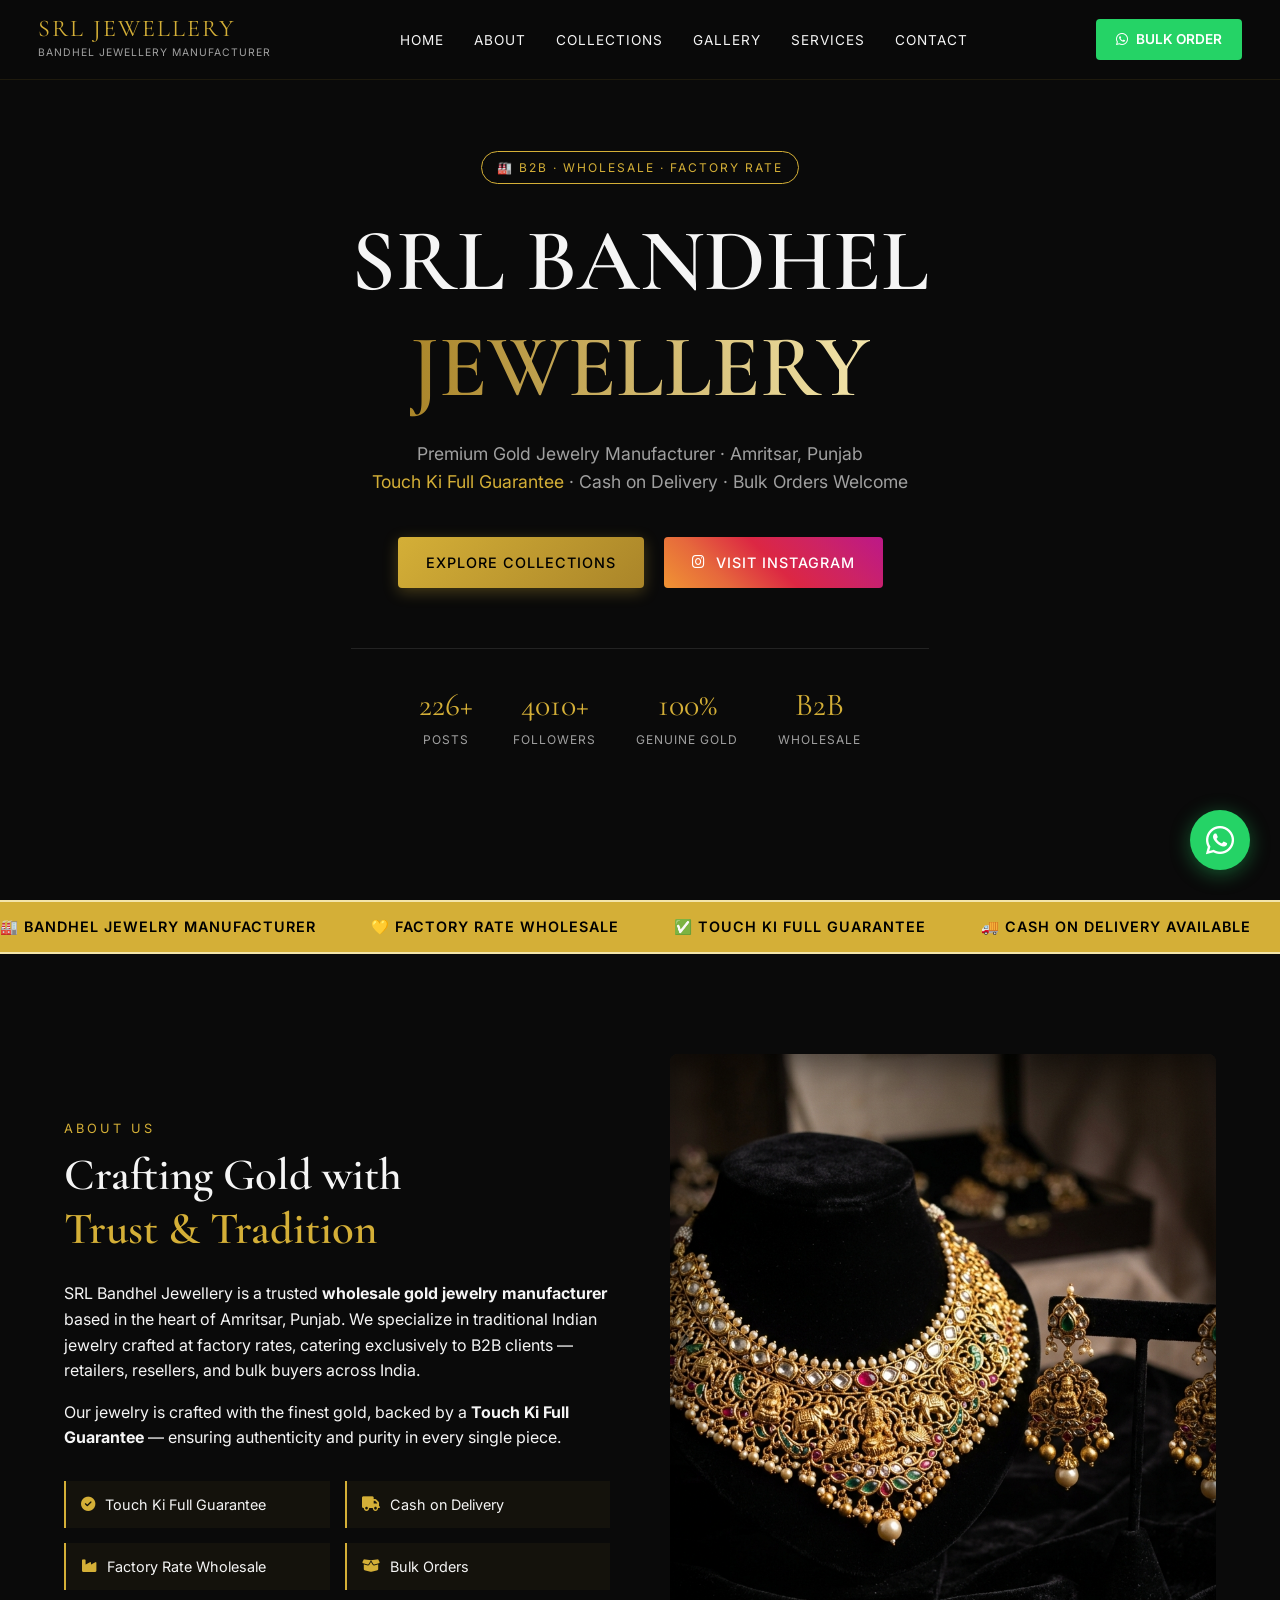
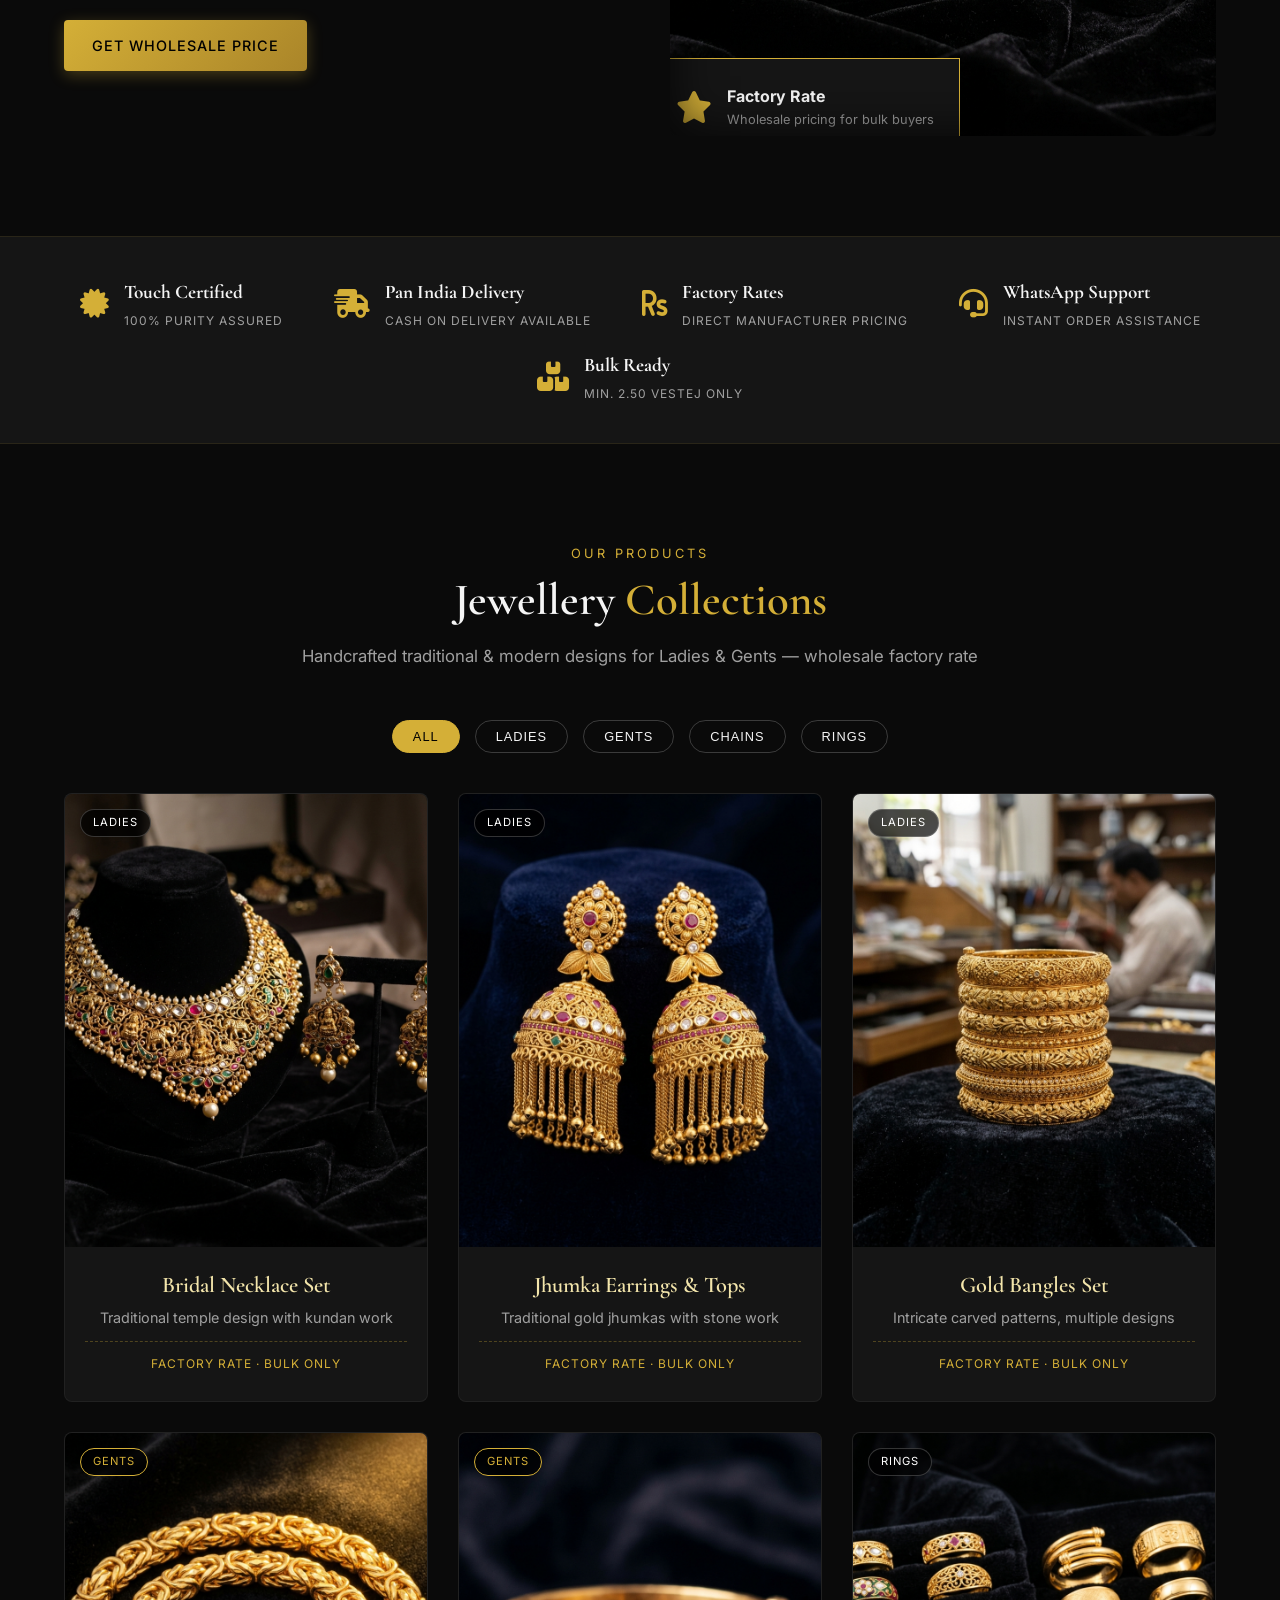
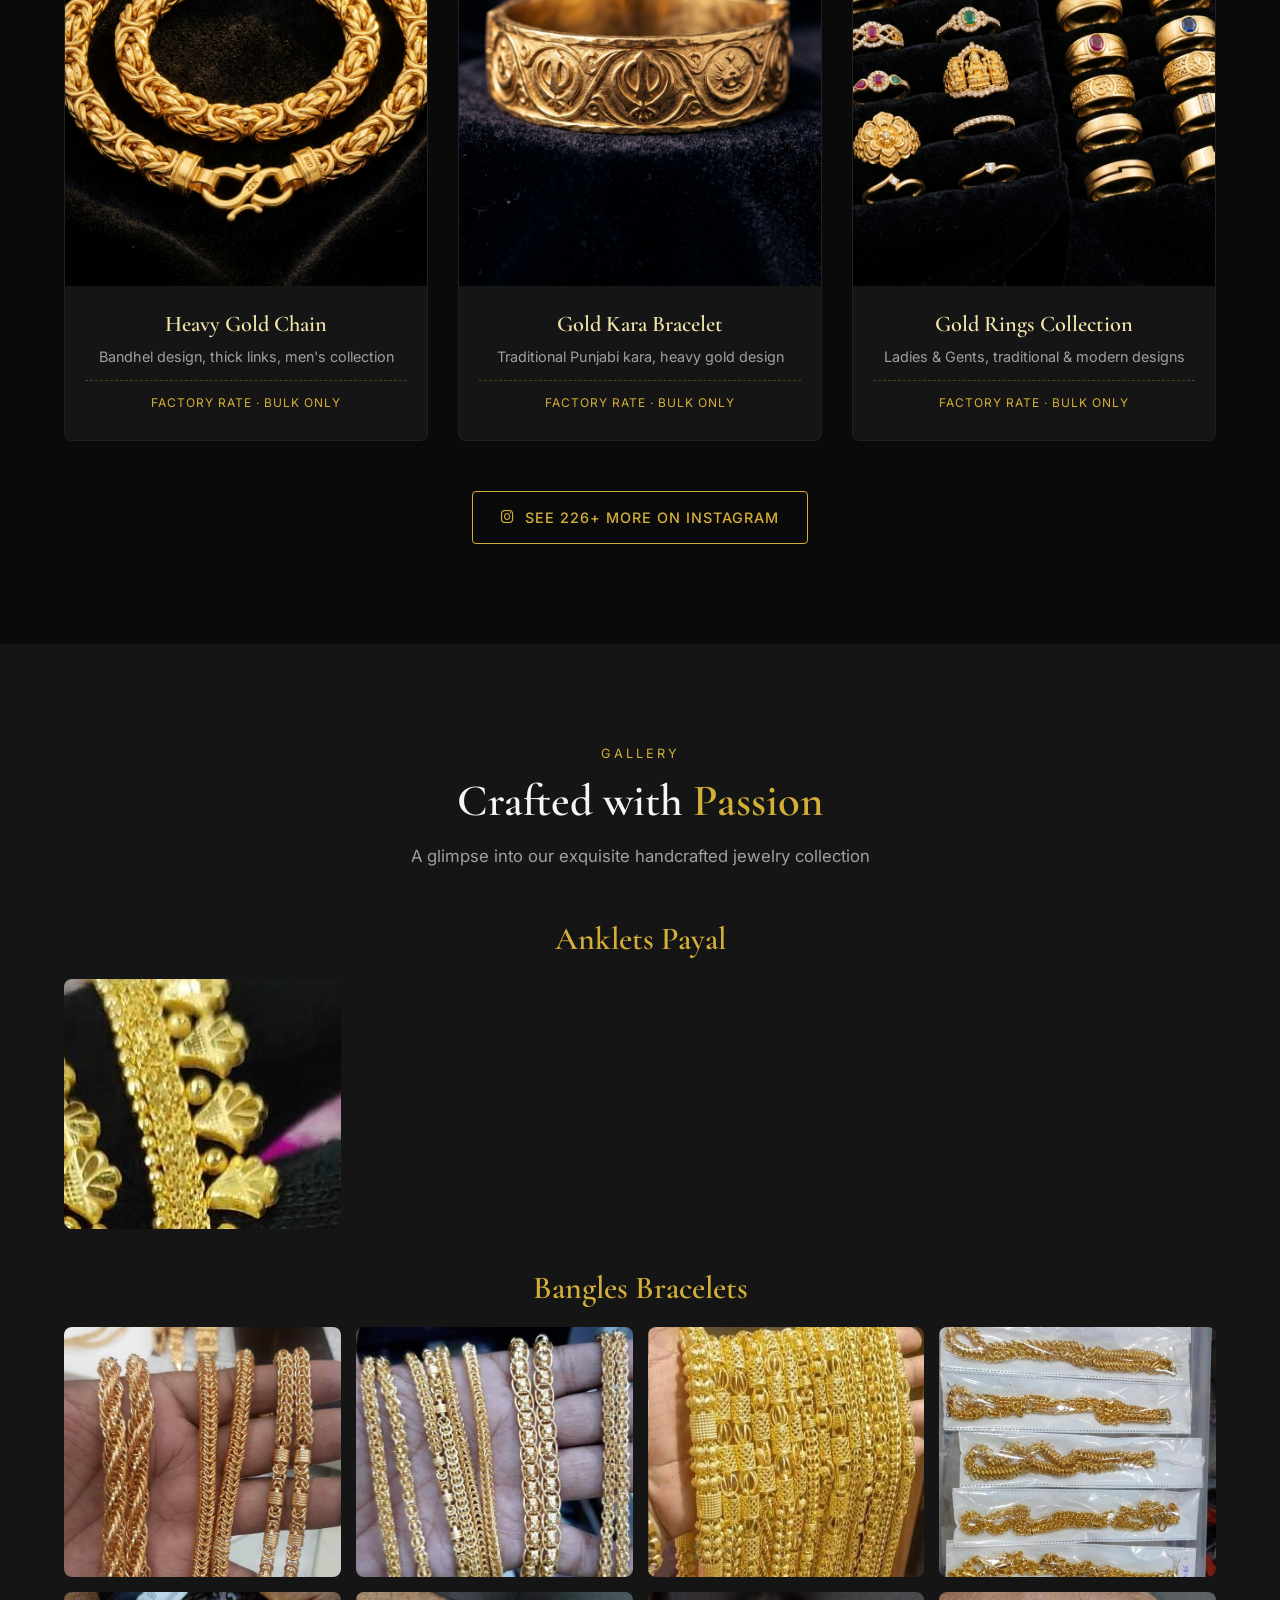
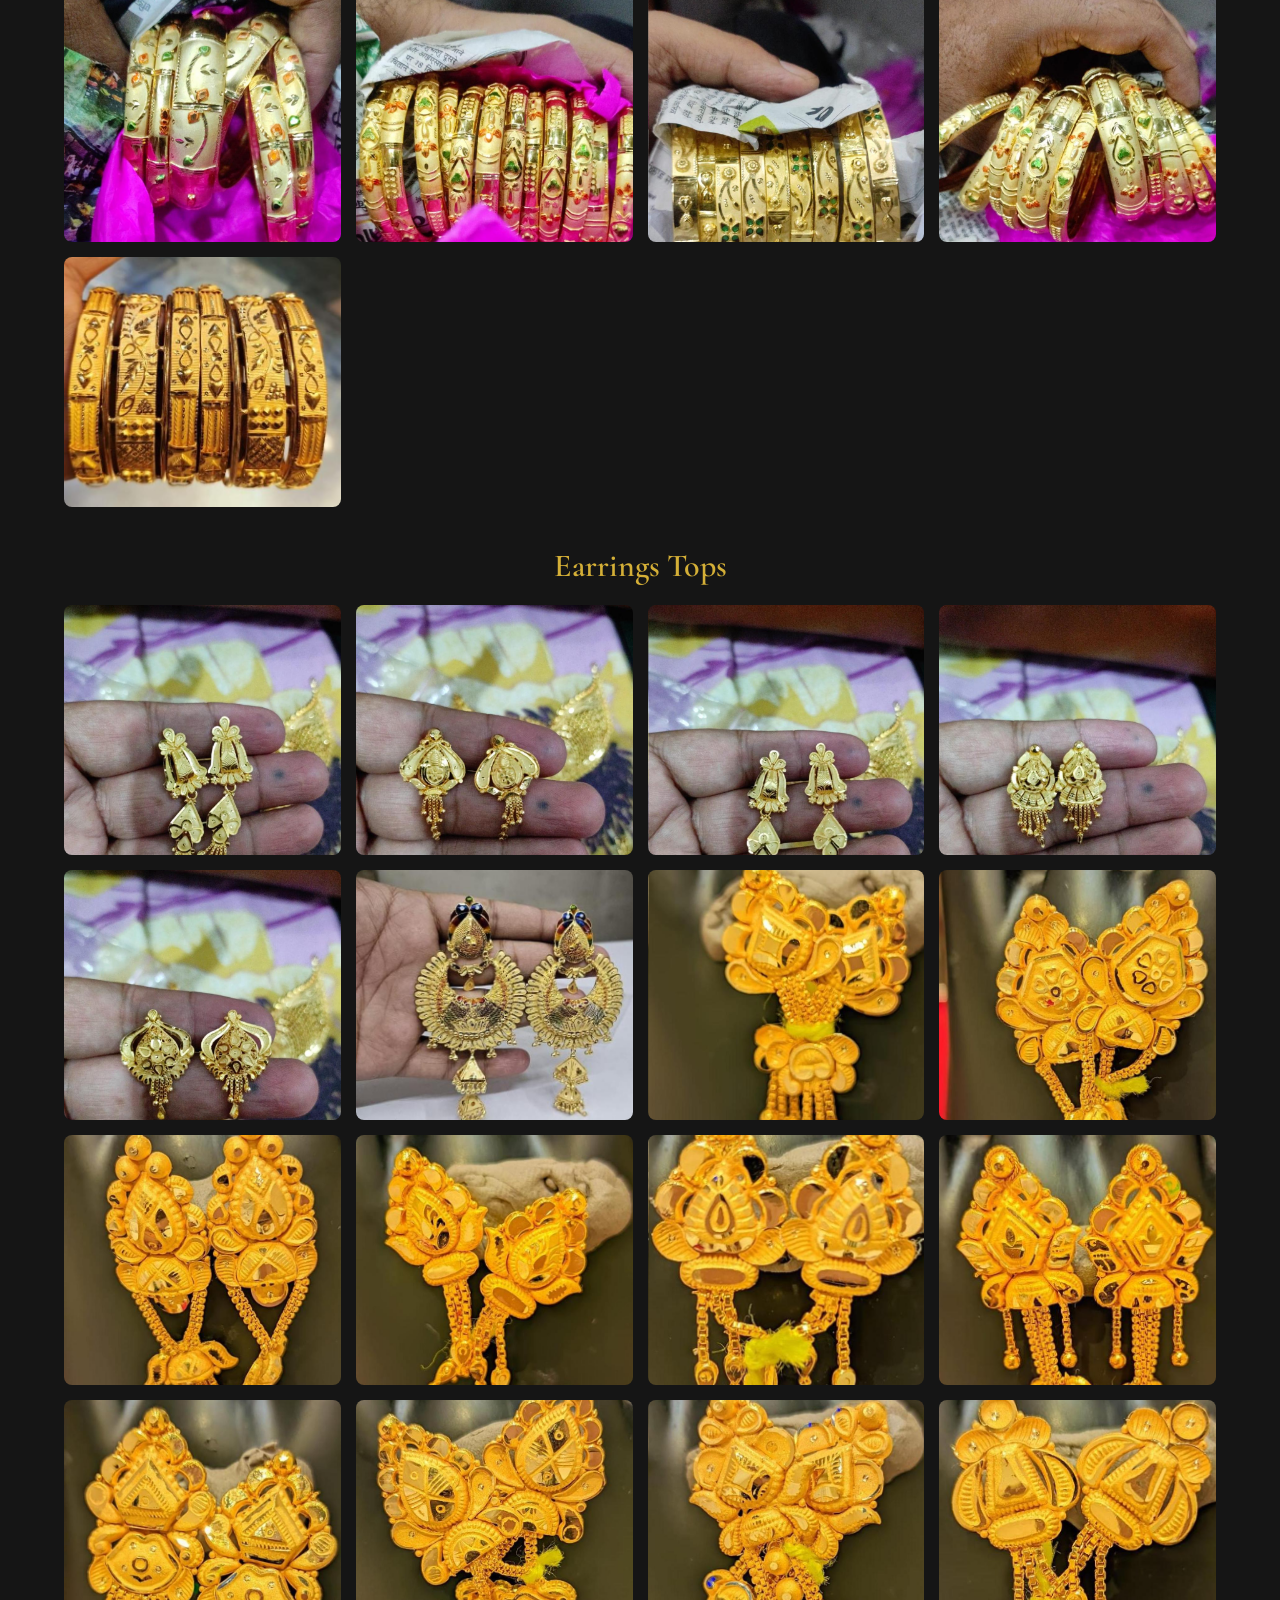
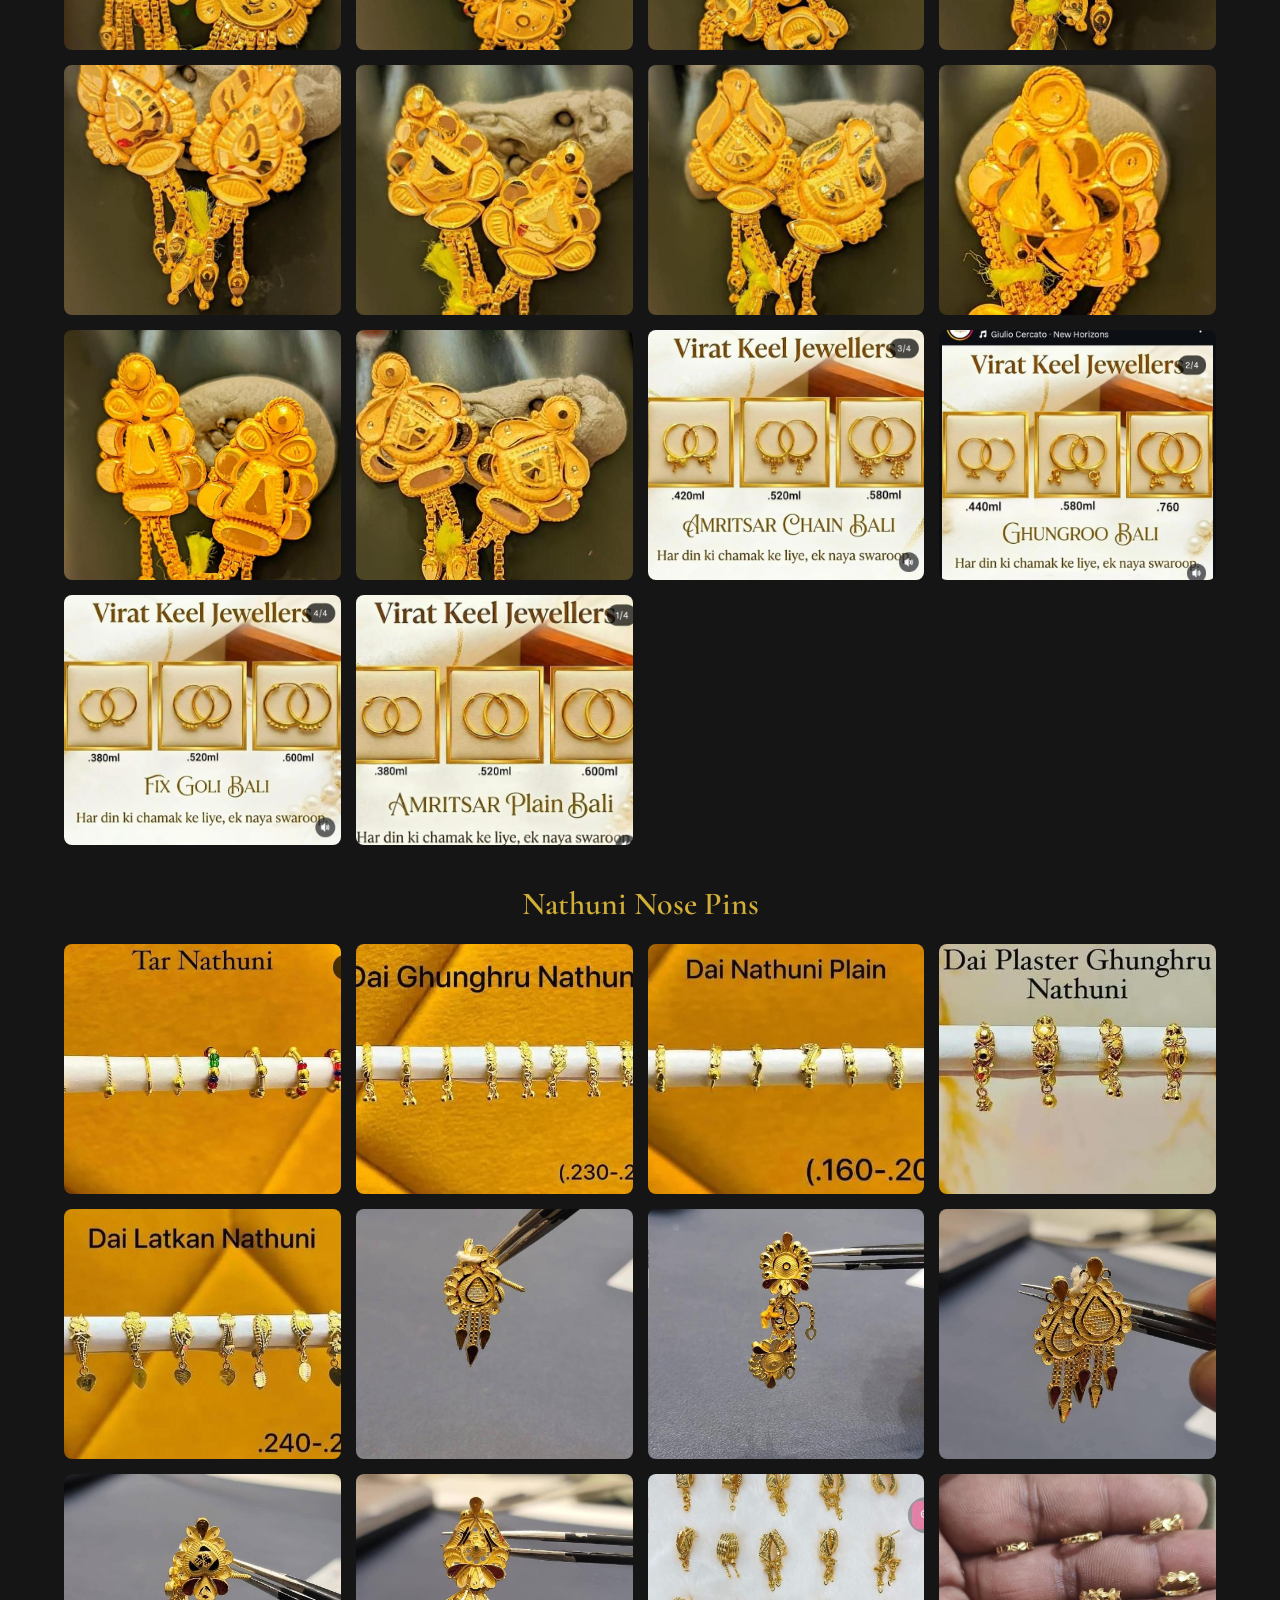
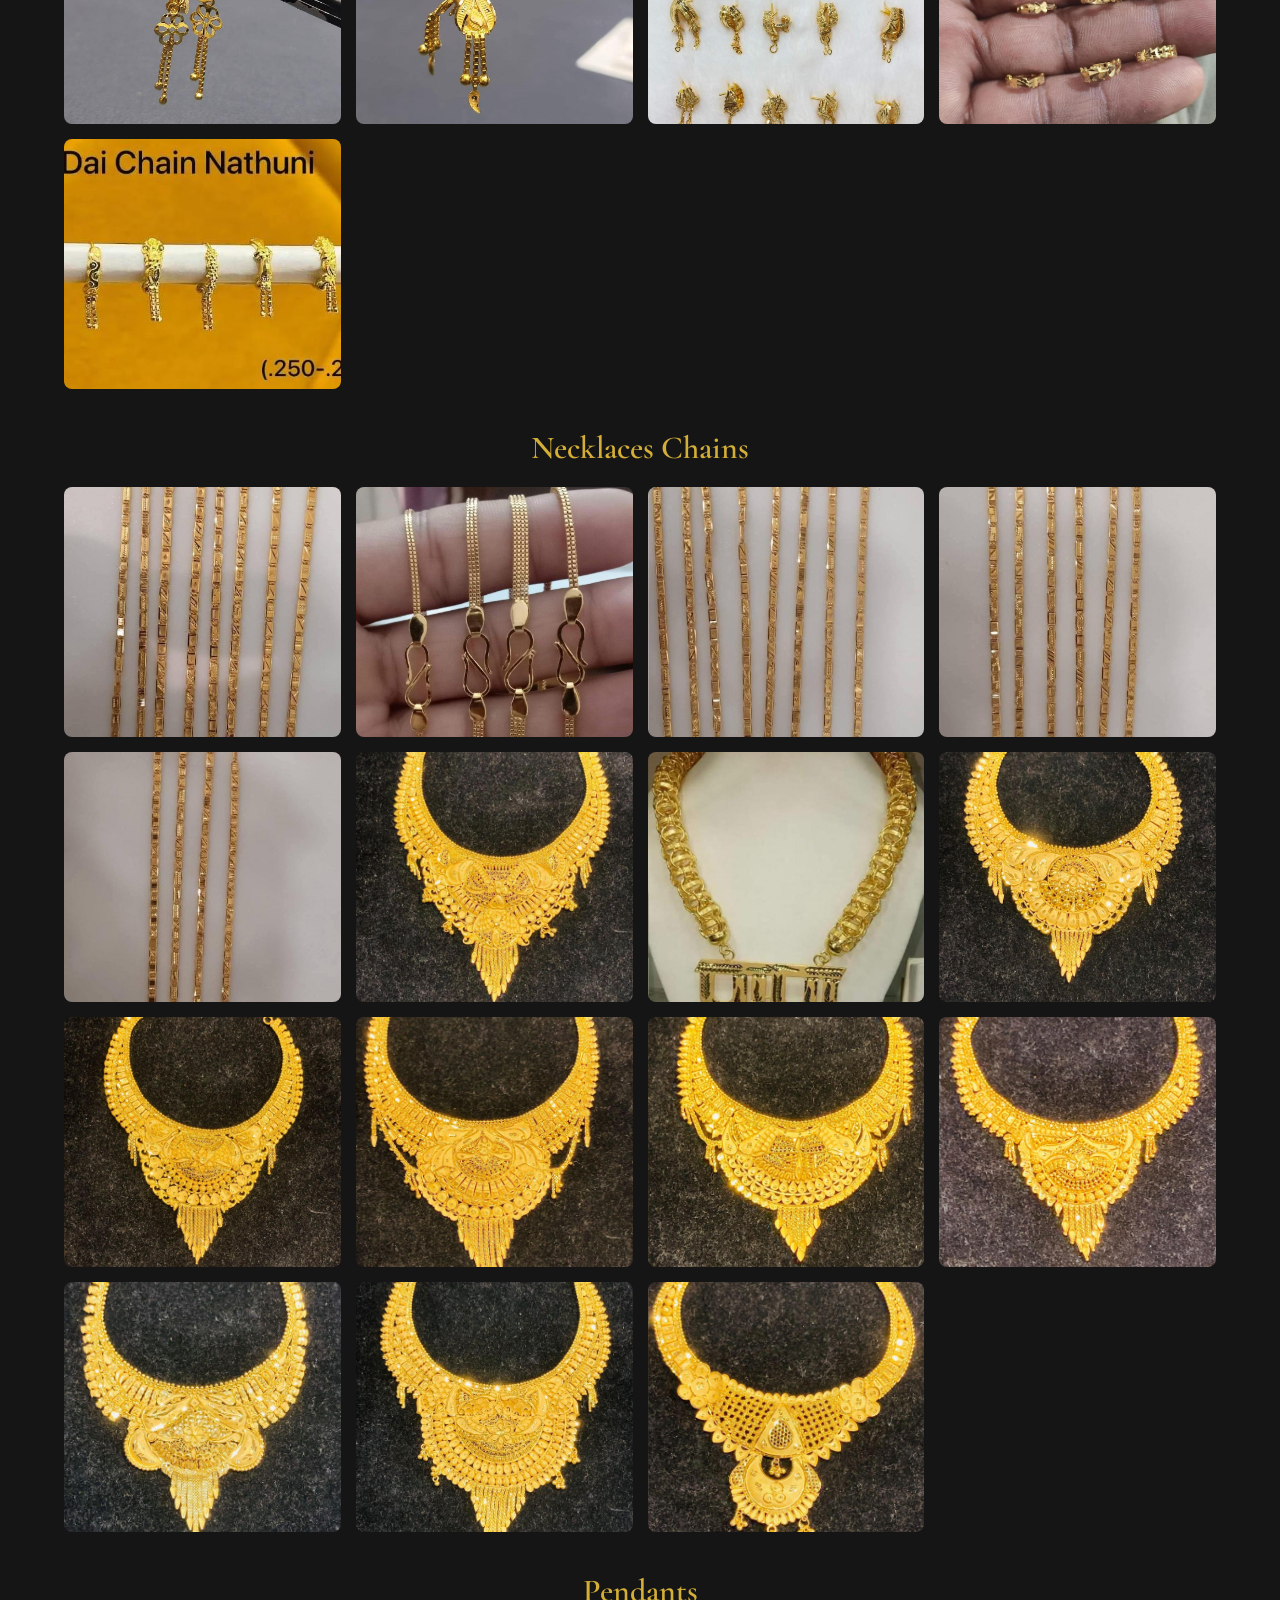
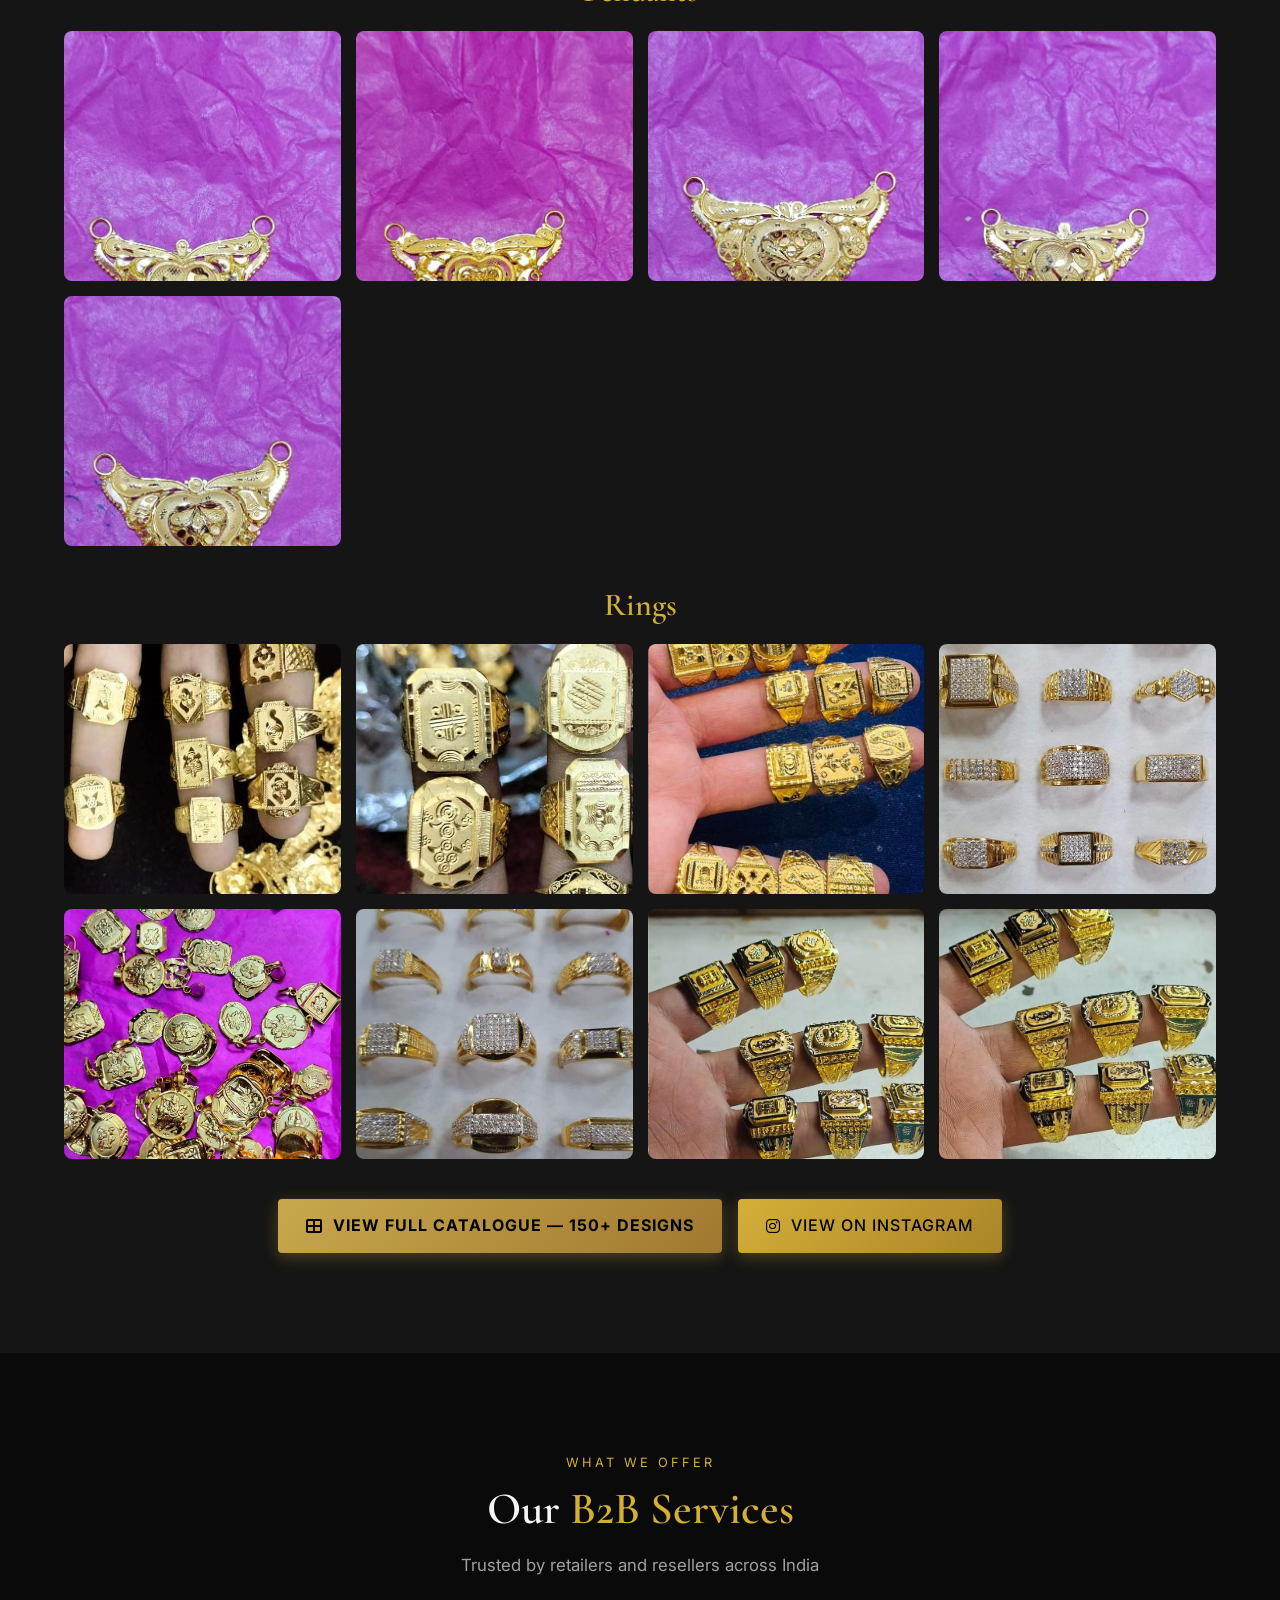
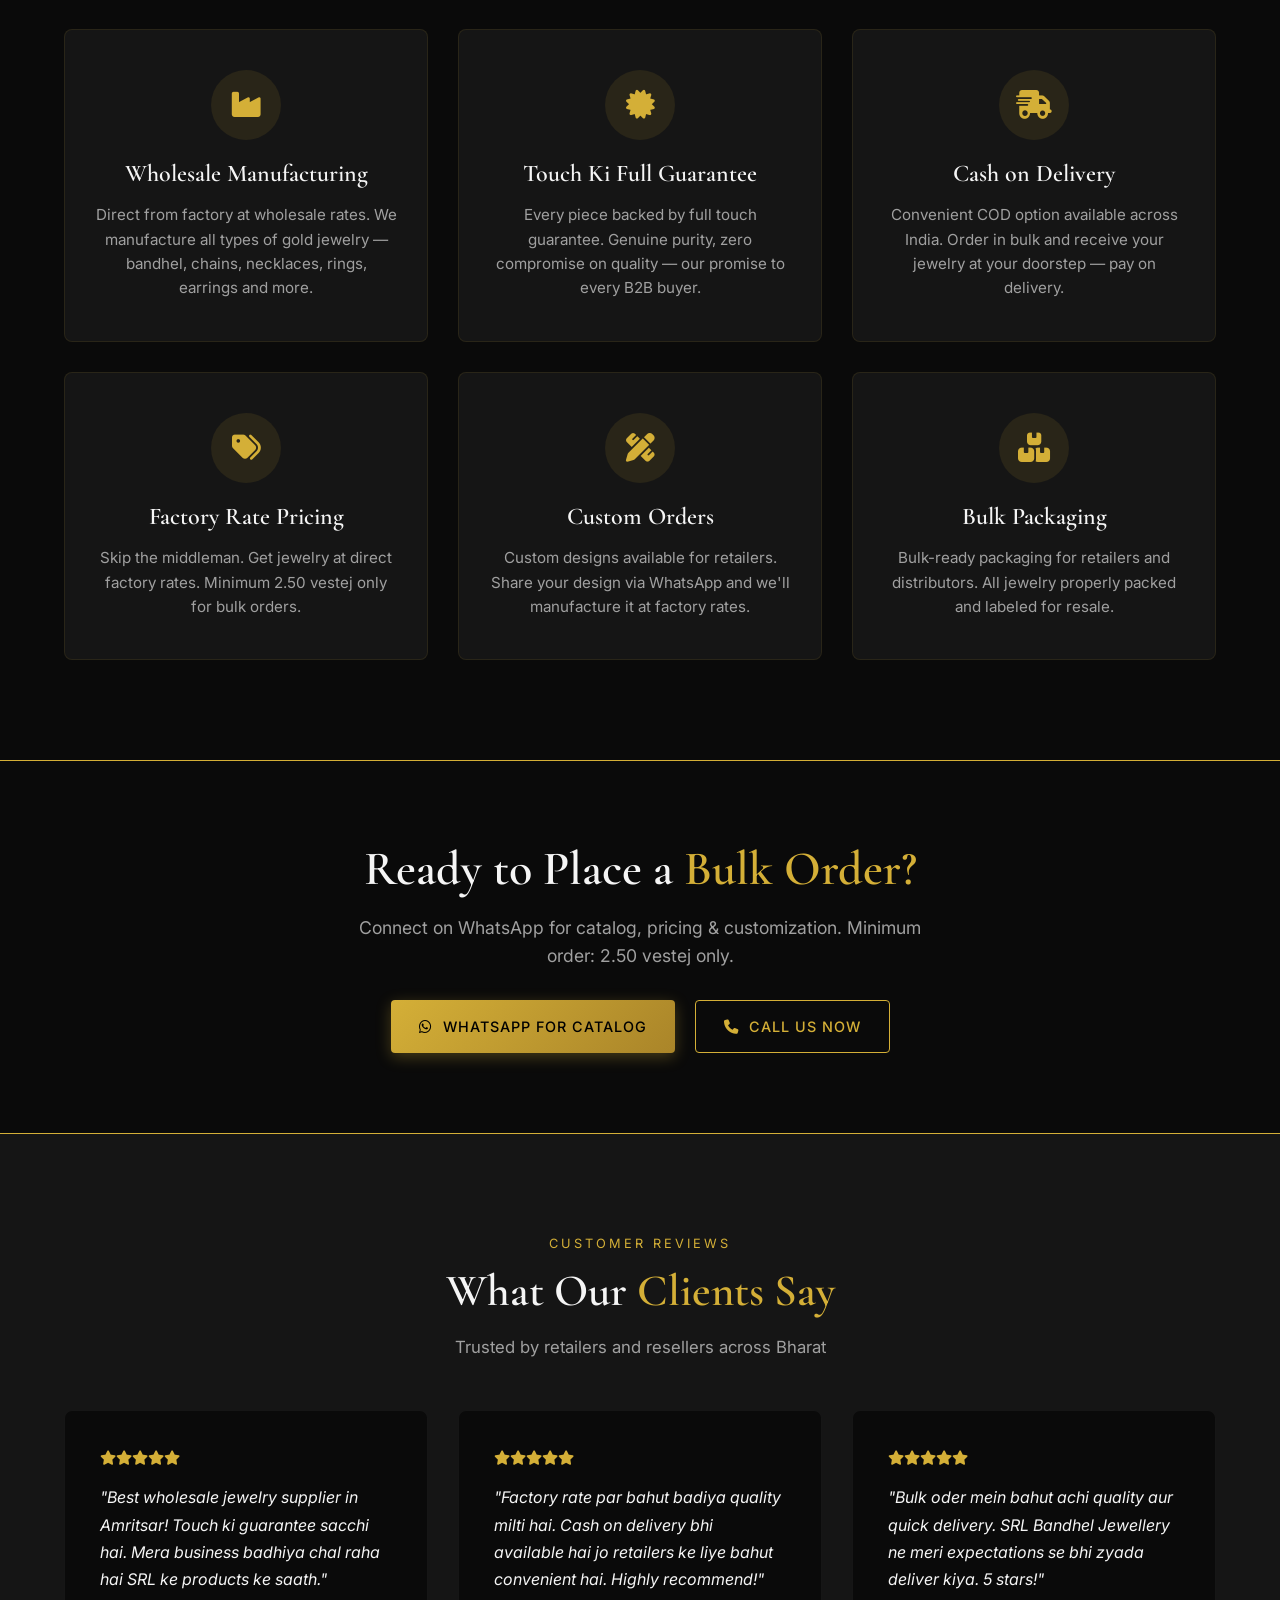
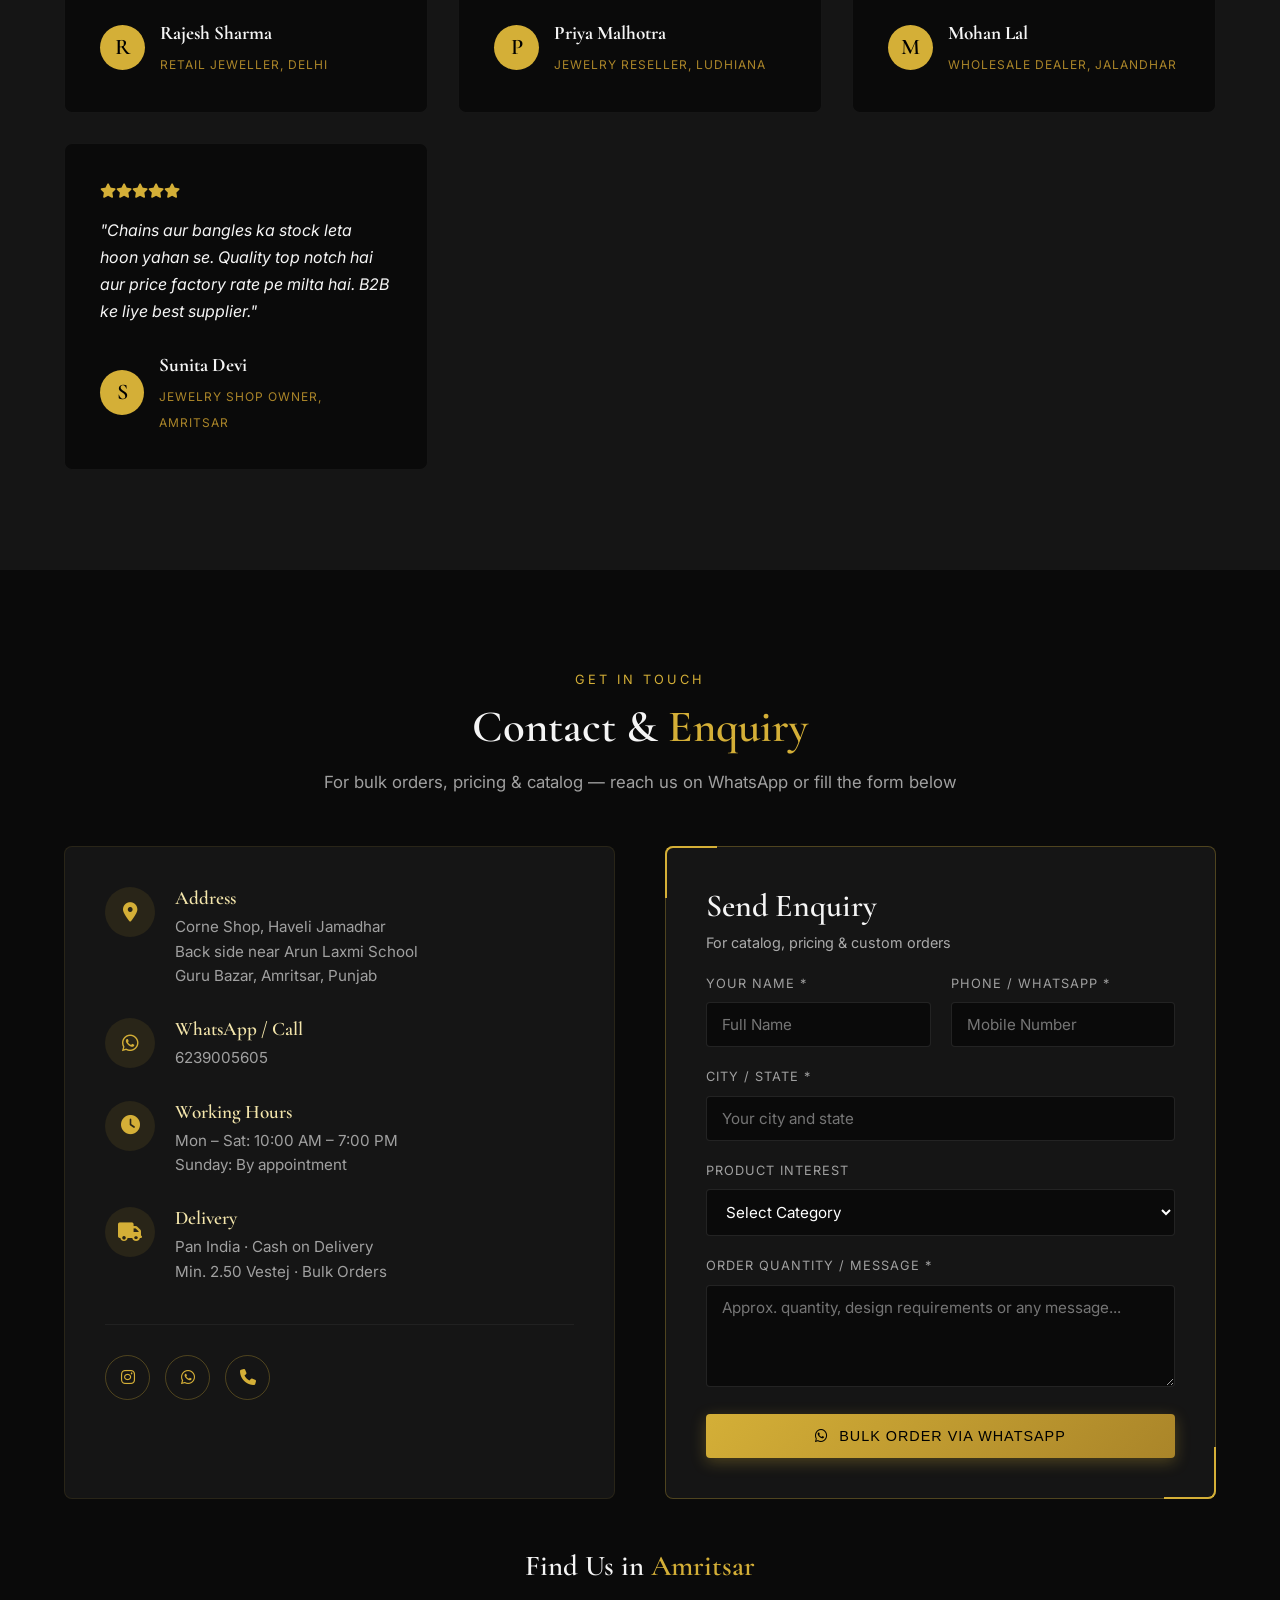
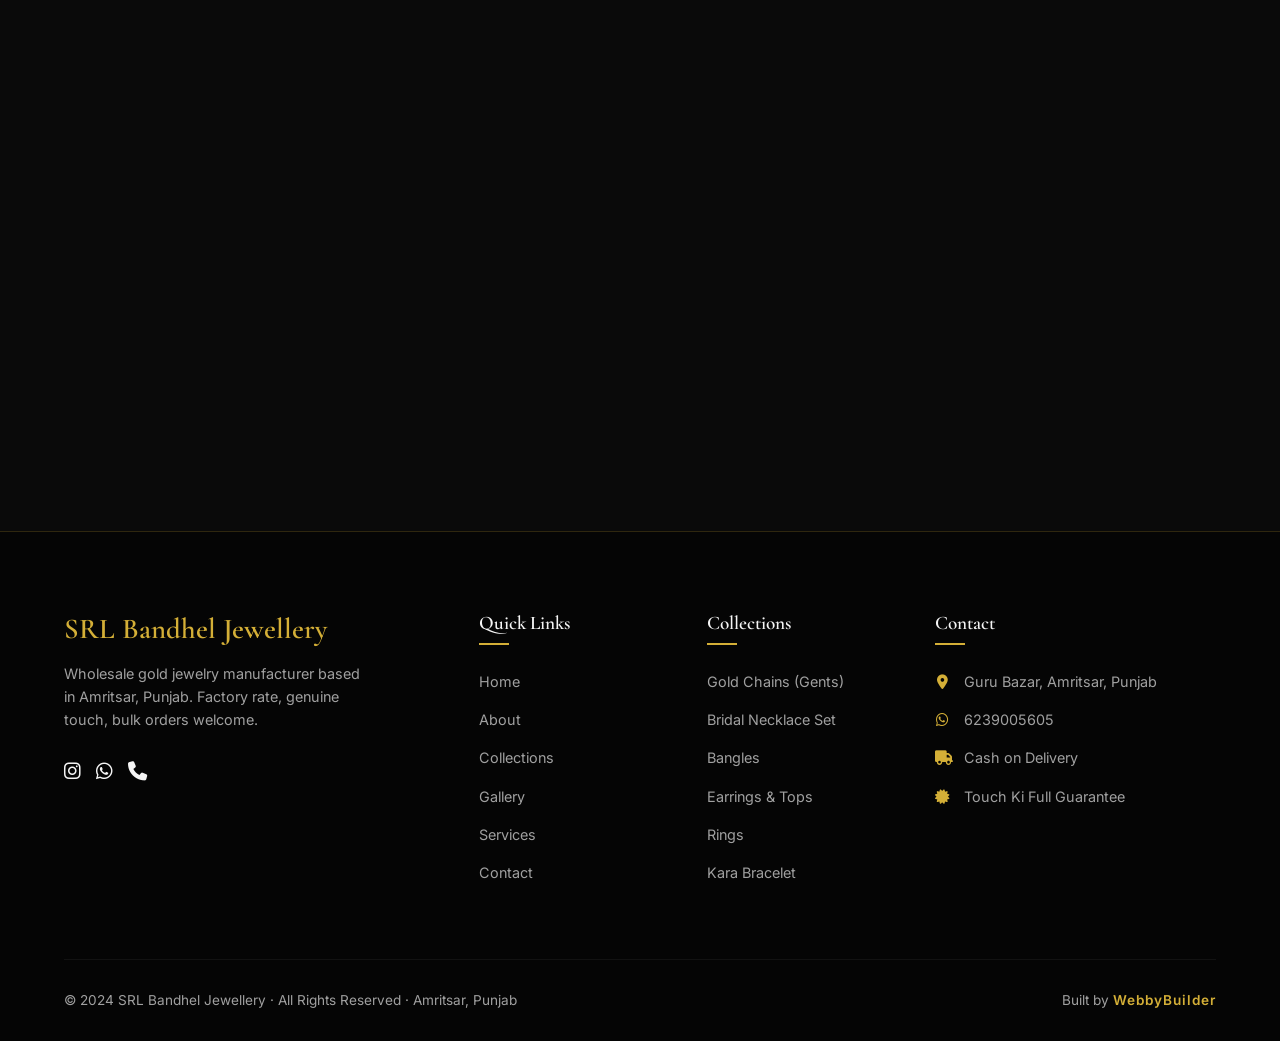
==== commit 428d29f3: "Add 70+ more catalogue items to hit 150+ designs, fix structure, add catalogue link to index" ====
--- a/index.html
+++ b/index.html
@@ -758,9 +758,12 @@
     </div>
 </div>
 
-            <div style="text-align:center;margin-top:40px">
-                <a href="https://www.instagram.com/srl_bandhel_jewellery" target="_blank" class="btn-gold">
-                    <i class="fab fa-instagram"></i> View Full Collection on Instagram
+            <div style="text-align:center;margin-top:40px;display:flex;gap:16px;justify-content:center;flex-wrap:wrap;">
+                <a href="catalogue.html" class="btn-gold" style="background:linear-gradient(135deg,#c9a84c,#a07830);color:#000;font-weight:700;padding:14px 28px;font-size:1rem;">
+                    <i class="fas fa-th-large"></i> View Full Catalogue — 150+ Designs
+                </a>
+                <a href="https://www.instagram.com/srl_bandhel_jewellery" target="_blank" class="btn-gold" style="padding:14px 28px;font-size:1rem;">
+                    <i class="fab fa-instagram"></i> View on Instagram
                 </a>
             </div>
         </div>
